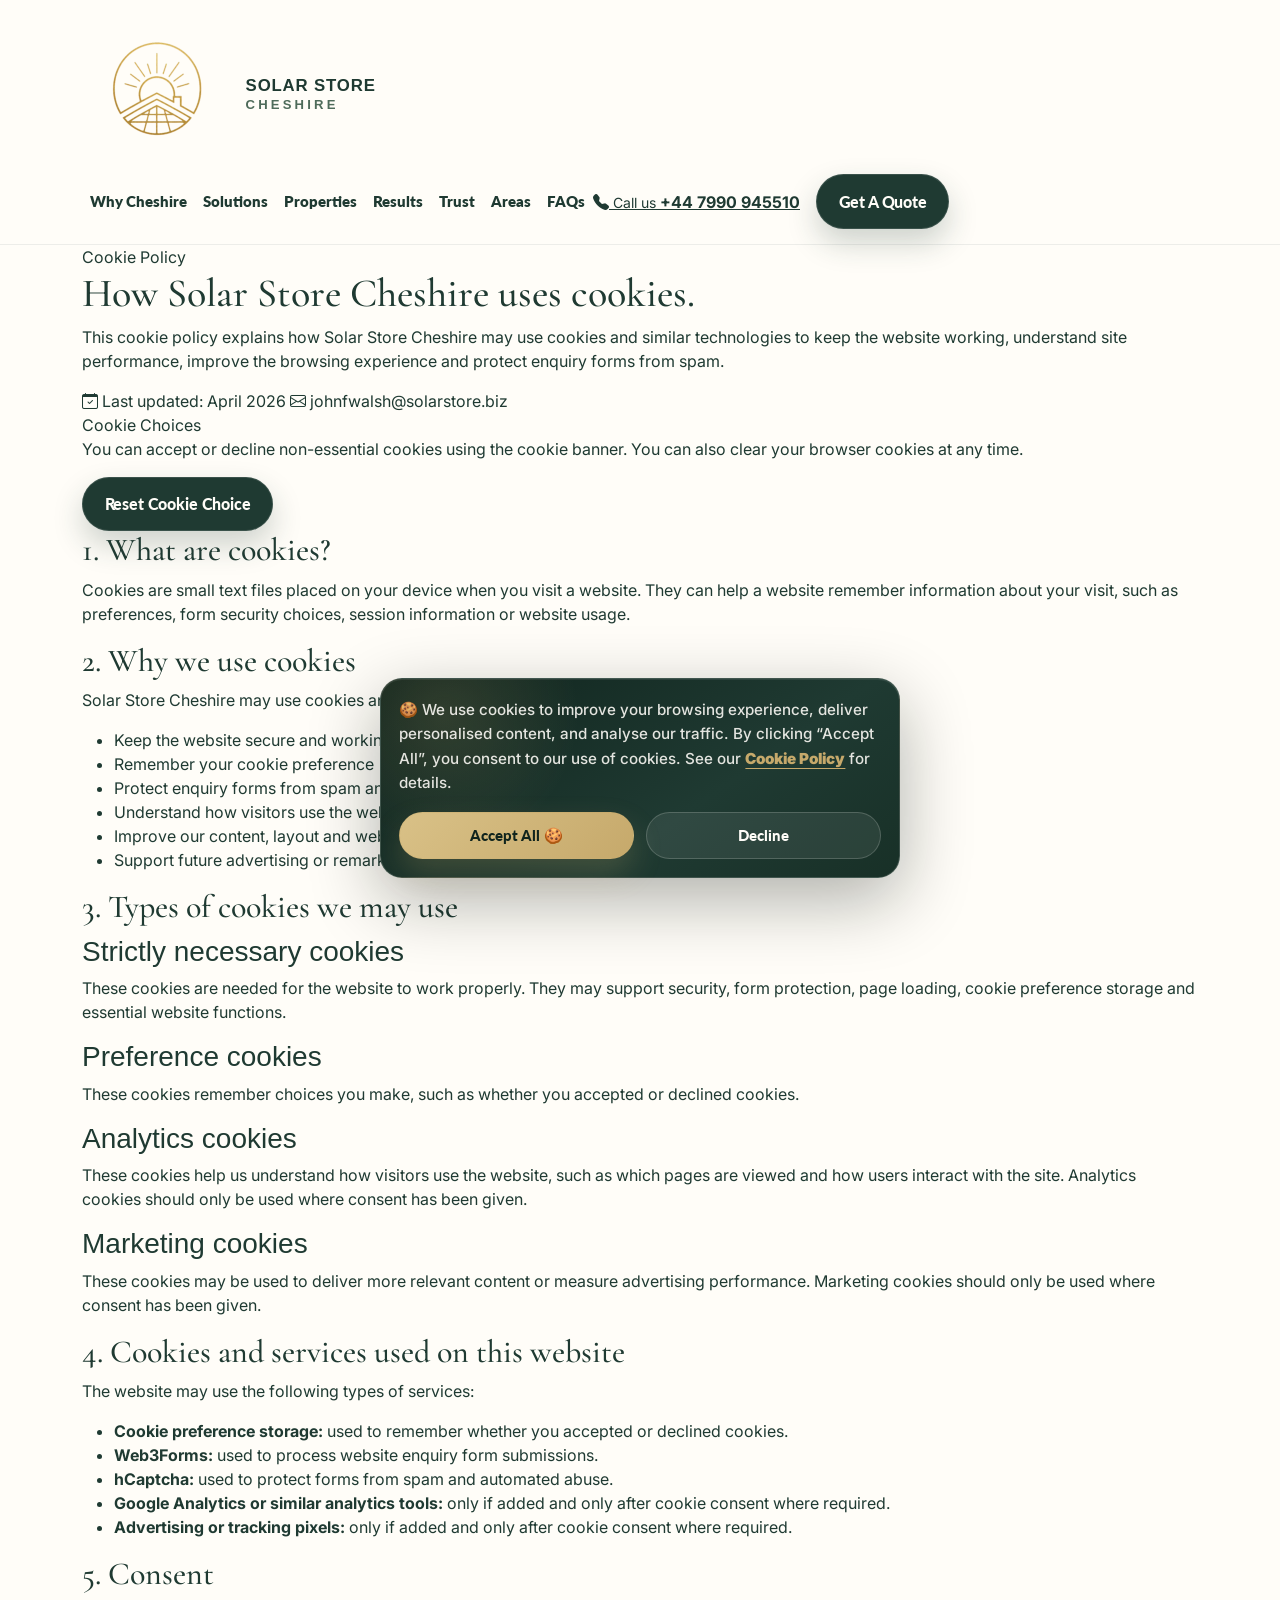
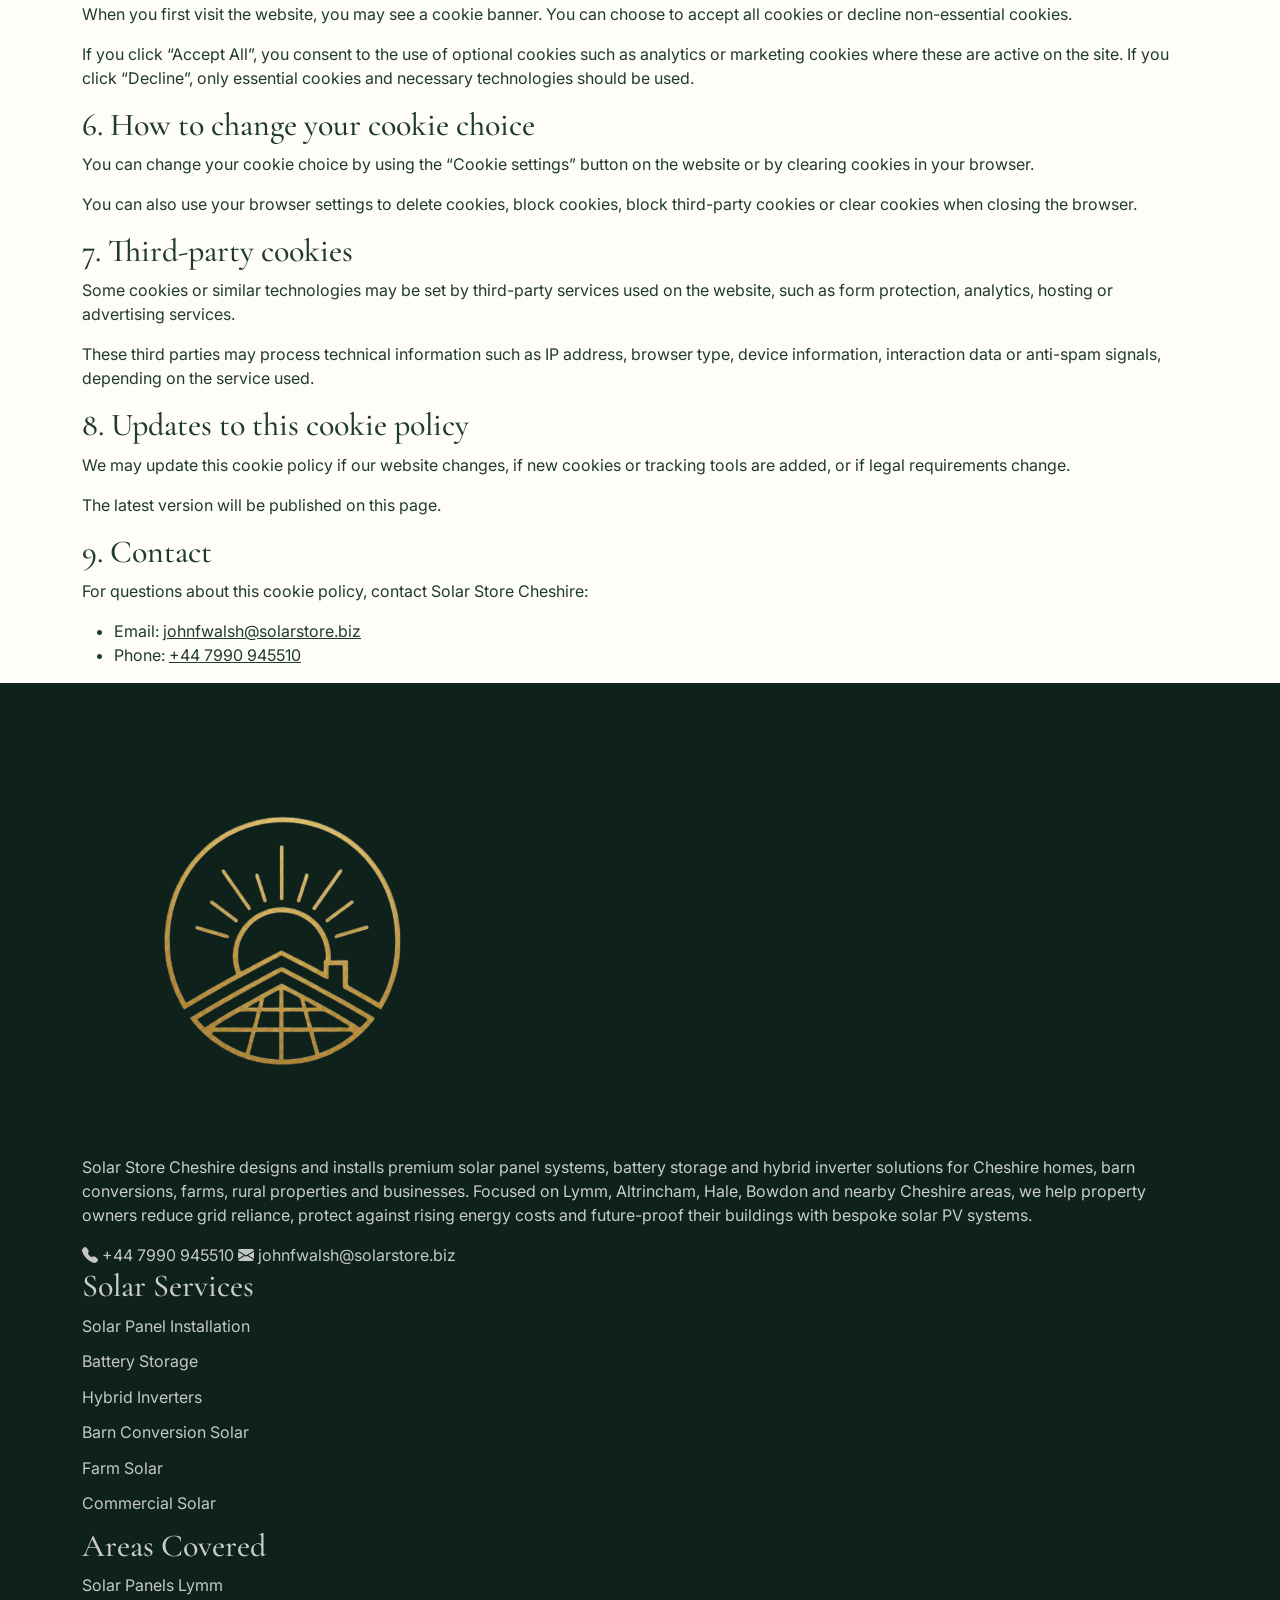
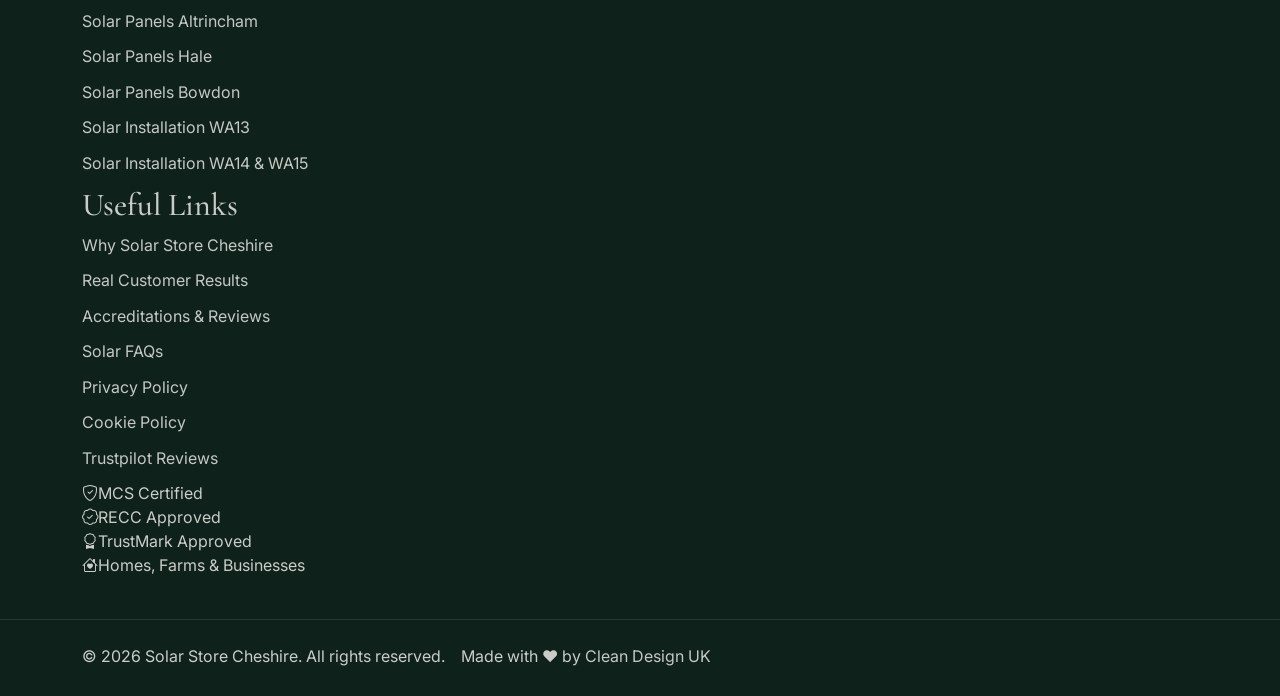
==== cookie-policy.html @ 0d7d7652 "finished" ====
<head>
  <meta charset="UTF-8" />
  <meta name="viewport" content="width=device-width, initial-scale=1.0" />

  <title>Cookie Policy | Solar Store Cheshire</title>

  <meta
    name="description"
    content="Read the Solar Store Cheshire cookie policy. Learn how cookies are used for website functionality, cookie preferences, enquiry form protection, analytics and future marketing tools."
  />

  <meta name="robots" content="noindex,follow,max-image-preview:large" />
  <meta name="theme-color" content="#1f3a32" />
  <meta name="author" content="Solar Store Cheshire" />

  <link rel="canonical" href="https://www.solarstorecheshire.co.uk/cookie-policy.html" />

  <!-- Favicon -->
  <link rel="icon" type="image/jpeg" href="images/solar-store-cheshire-logo-150.jpg" />
  <link rel="shortcut icon" type="image/jpeg" href="images/solar-store-cheshire-logo-150.jpg" />
  <link rel="apple-touch-icon" href="images/solar-store-cheshire-logo-400.jpg" />

  <!-- Open Graph -->
  <meta property="og:type" content="website" />
  <meta property="og:locale" content="en_GB" />
  <meta property="og:site_name" content="Solar Store Cheshire" />
  <meta property="og:title" content="Cookie Policy | Solar Store Cheshire" />
  <meta
    property="og:description"
    content="How Solar Store Cheshire uses cookies and similar technologies for website functionality, cookie preferences, enquiry forms, analytics and optional marketing tools."
  />
  <meta property="og:url" content="https://www.solarstorecheshire.co.uk/cookie-policy.html" />
  <meta property="og:image" content="https://www.solarstorecheshire.co.uk/images/solar-store-cheshire-logo-400.jpg" />
  <meta property="og:image:secure_url" content="https://www.solarstorecheshire.co.uk/images/solar-store-cheshire-logo-400.jpg" />
  <meta property="og:image:type" content="image/jpeg" />
  <meta property="og:image:alt" content="Solar Store Cheshire logo" />

  <!-- Twitter / X -->
  <meta name="twitter:card" content="summary_large_image" />
  <meta name="twitter:title" content="Cookie Policy | Solar Store Cheshire" />
  <meta
    name="twitter:description"
    content="How Solar Store Cheshire uses cookies for site functionality, preferences, enquiry form protection and optional analytics."
  />
  <meta name="twitter:image" content="https://www.solarstorecheshire.co.uk/images/solar-store-cheshire-logo-400.jpg" />
  <meta name="twitter:image:alt" content="Solar Store Cheshire logo" />

  <!-- Fonts -->
  <link rel="preconnect" href="https://fonts.googleapis.com" />
  <link rel="preconnect" href="https://fonts.gstatic.com" crossorigin />
  <link href="https://fonts.googleapis.com/css2?family=Cormorant+Garamond:ital,wght@0,300..700;1,300..700&display=swap" rel="stylesheet" />
  <link href="https://fonts.googleapis.com/css2?family=Lato:ital,wght@0,100;0,300;0,400;0,700;0,900;1,100;1,300;1,400;1,700;1,900&display=swap" rel="stylesheet" />
  <link href="https://fonts.googleapis.com/css2?family=Inter:opsz,wght@14..32,100..900&display=swap" rel="stylesheet" />

  <!-- CSS -->
  <link rel="stylesheet" href="https://cdn.jsdelivr.net/npm/bootstrap@5.3.3/dist/css/bootstrap.min.css" />
  <link rel="stylesheet" href="https://cdn.jsdelivr.net/npm/bootstrap-icons@1.11.3/font/bootstrap-icons.min.css" />
  <link rel="stylesheet" href="styles.css" />
  <link rel="stylesheet" href="cookie.css" />

  <!-- Structured Data -->
  <script type="application/ld+json">
  {
    "@context": "https://schema.org",
    "@graph": [
      {
        "@type": "Organization",
        "@id": "https://solarstore.biz/#organization",
        "name": "Solar Store",
        "url": "https://solarstore.biz/",
        "logo": "https://www.solarstorecheshire.co.uk/images/solar-store-cheshire-logo-400.jpg",
        "sameAs": [
          "https://uk.trustpilot.com/review/solarstore.biz",
          "https://mcscertified.com/",
          "https://www.recc.org.uk/",
          "https://www.trustmark.org.uk/"
        ]
      },
      {
        "@type": [
          "LocalBusiness",
          "HomeAndConstructionBusiness",
          "ProfessionalService"
        ],
        "@id": "https://www.solarstorecheshire.co.uk/#localbusiness",
        "name": "Solar Store Cheshire",
        "alternateName": [
          "Solar Store Cheshire Solar Installers",
          "Solar Store Cheshire Solar Panels",
          "Solar Store Cheshire Battery Storage"
        ],
        "url": "https://www.solarstorecheshire.co.uk/",
        "logo": "https://www.solarstorecheshire.co.uk/images/solar-store-cheshire-logo-400.jpg",
        "image": [
          "https://www.solarstorecheshire.co.uk/images/solar-store-cheshire-logo-400.jpg"
        ],
        "description": "Solar Store Cheshire provides premium solar panel installation, solar battery storage, hybrid inverter systems and bespoke solar PV solutions for Cheshire homes, barn conversions, rural properties, farms, small businesses and commercial sites.",
        "telephone": "+447990945510",
        "email": "johnfwalsh@solarstore.biz",
        "priceRange": "£££",
        "slogan": "Premium Solar & Battery Systems for Cheshire Properties",
        "parentOrganization": {
          "@id": "https://solarstore.biz/#organization"
        },
        "brand": {
          "@id": "https://solarstore.biz/#organization"
        },
        "areaServed": [
          {
            "@type": "AdministrativeArea",
            "name": "Cheshire"
          },
          {
            "@type": "Place",
            "name": "Lymm"
          },
          {
            "@type": "Place",
            "name": "Altrincham"
          },
          {
            "@type": "Place",
            "name": "Hale"
          },
          {
            "@type": "Place",
            "name": "Bowdon"
          },
          {
            "@type": "Place",
            "name": "Warrington"
          },
          {
            "@type": "Place",
            "name": "Manchester"
          },
          {
            "@type": "AdministrativeArea",
            "name": "North West England"
          },
          {
            "@type": "PostalCodeRangeSpecification",
            "postalCodeBegin": "WA13",
            "postalCodeEnd": "WA15"
          }
        ],
        "address": {
          "@type": "PostalAddress",
          "addressRegion": "Cheshire",
          "addressCountry": "GB"
        },
        "sameAs": [
          "https://solarstore.biz/",
          "https://uk.trustpilot.com/review/solarstore.biz",
          "https://mcscertified.com/",
          "https://www.recc.org.uk/",
          "https://www.trustmark.org.uk/"
        ]
      },
      {
        "@type": "WebSite",
        "@id": "https://www.solarstorecheshire.co.uk/#website",
        "url": "https://www.solarstorecheshire.co.uk/",
        "name": "Solar Store Cheshire",
        "publisher": {
          "@id": "https://www.solarstorecheshire.co.uk/#localbusiness"
        },
        "inLanguage": "en-GB"
      },
      {
        "@type": "WebPage",
        "@id": "https://www.solarstorecheshire.co.uk/cookie-policy.html#webpage",
        "url": "https://www.solarstorecheshire.co.uk/cookie-policy.html",
        "name": "Cookie Policy | Solar Store Cheshire",
        "description": "Read the Solar Store Cheshire cookie policy. Learn how cookies are used for website functionality, cookie preferences, enquiry form protection, analytics and optional marketing tools.",
        "isPartOf": {
          "@id": "https://www.solarstorecheshire.co.uk/#website"
        },
        "about": {
          "@id": "https://www.solarstorecheshire.co.uk/#localbusiness"
        },
        "primaryImageOfPage": {
          "@type": "ImageObject",
          "url": "https://www.solarstorecheshire.co.uk/images/solar-store-cheshire-logo-400.jpg"
        },
        "inLanguage": "en-GB"
      },
      {
        "@type": "BreadcrumbList",
        "@id": "https://www.solarstorecheshire.co.uk/cookie-policy.html#breadcrumb",
        "itemListElement": [
          {
            "@type": "ListItem",
            "position": 1,
            "name": "Home",
            "item": "https://www.solarstorecheshire.co.uk/"
          },
          {
            "@type": "ListItem",
            "position": 2,
            "name": "Cookie Policy",
            "item": "https://www.solarstorecheshire.co.uk/cookie-policy.html"
          }
        ]
      }
    ]
  }
  </script>
</head>
<body>
  <div id="navbar-placeholder"></div>

  <main>
    <section class="policy-hero">
      <div class="container">
        <div class="policy-hero-card">
          <span class="policy-kicker">Cookie Policy</span>

          <h1>
            How Solar Store Cheshire uses cookies.
          </h1>

          <p>
            This cookie policy explains how Solar Store Cheshire may use cookies and similar technologies to keep the website working, understand site performance, improve the browsing experience and protect enquiry forms from spam.
          </p>

          <div class="policy-meta">
            <span><i class="bi bi-calendar-check"></i> Last updated: April 2026</span>
            <span><i class="bi bi-envelope"></i> johnfwalsh@solarstore.biz</span>
          </div>
        </div>
      </div>
    </section>

    <section class="policy-content-section">
      <div class="container">
        <div class="policy-layout">
          <aside class="policy-side-card">
            <span>Cookie Choices</span>

            <p>
              You can accept or decline non-essential cookies using the cookie banner. You can also clear your browser cookies at any time.
            </p>

            <button type="button" class="btn btn-dark-green" onclick="localStorage.removeItem('solarStoreCookieConsent'); location.reload();">
              Reset Cookie Choice
            </button>
          </aside>

          <article class="policy-content-card">
            <section>
              <h2>1. What are cookies?</h2>

              <p>
                Cookies are small text files placed on your device when you visit a website. They can help a website remember information about your visit, such as preferences, form security choices, session information or website usage.
              </p>
            </section>

            <section>
              <h2>2. Why we use cookies</h2>

              <p>
                Solar Store Cheshire may use cookies and similar technologies to:
              </p>

              <ul>
                <li>Keep the website secure and working correctly</li>
                <li>Remember your cookie preference</li>
                <li>Protect enquiry forms from spam and abuse</li>
                <li>Understand how visitors use the website</li>
                <li>Improve our content, layout and website performance</li>
                <li>Support future advertising or remarketing activity, where consent has been given</li>
              </ul>
            </section>

            <section>
              <h2>3. Types of cookies we may use</h2>

              <h3>Strictly necessary cookies</h3>

              <p>
                These cookies are needed for the website to work properly. They may support security, form protection, page loading, cookie preference storage and essential website functions.
              </p>

              <h3>Preference cookies</h3>

              <p>
                These cookies remember choices you make, such as whether you accepted or declined cookies.
              </p>

              <h3>Analytics cookies</h3>

              <p>
                These cookies help us understand how visitors use the website, such as which pages are viewed and how users interact with the site. Analytics cookies should only be used where consent has been given.
              </p>

              <h3>Marketing cookies</h3>

              <p>
                These cookies may be used to deliver more relevant content or measure advertising performance. Marketing cookies should only be used where consent has been given.
              </p>
            </section>

            <section>
              <h2>4. Cookies and services used on this website</h2>

              <p>
                The website may use the following types of services:
              </p>

              <ul>
                <li><strong>Cookie preference storage:</strong> used to remember whether you accepted or declined cookies.</li>
                <li><strong>Web3Forms:</strong> used to process website enquiry form submissions.</li>
                <li><strong>hCaptcha:</strong> used to protect forms from spam and automated abuse.</li>
                <li><strong>Google Analytics or similar analytics tools:</strong> only if added and only after cookie consent where required.</li>
                <li><strong>Advertising or tracking pixels:</strong> only if added and only after cookie consent where required.</li>
              </ul>
            </section>

            <section>
              <h2>5. Consent</h2>

              <p>
                When you first visit the website, you may see a cookie banner. You can choose to accept all cookies or decline non-essential cookies.
              </p>

              <p>
                If you click “Accept All”, you consent to the use of optional cookies such as analytics or marketing cookies where these are active on the site. If you click “Decline”, only essential cookies and necessary technologies should be used.
              </p>
            </section>

            <section>
              <h2>6. How to change your cookie choice</h2>

              <p>
                You can change your cookie choice by using the “Cookie settings” button on the website or by clearing cookies in your browser.
              </p>

              <p>
                You can also use your browser settings to delete cookies, block cookies, block third-party cookies or clear cookies when closing the browser.
              </p>
            </section>

            <section>
              <h2>7. Third-party cookies</h2>

              <p>
                Some cookies or similar technologies may be set by third-party services used on the website, such as form protection, analytics, hosting or advertising services.
              </p>

              <p>
                These third parties may process technical information such as IP address, browser type, device information, interaction data or anti-spam signals, depending on the service used.
              </p>
            </section>

            <section>
              <h2>8. Updates to this cookie policy</h2>

              <p>
                We may update this cookie policy if our website changes, if new cookies or tracking tools are added, or if legal requirements change.
              </p>

              <p>
                The latest version will be published on this page.
              </p>
            </section>

            <section>
              <h2>9. Contact</h2>

              <p>
                For questions about this cookie policy, contact Solar Store Cheshire:
              </p>

              <ul>
                <li>Email: <a href="mailto:johnfwalsh@solarstore.biz">johnfwalsh@solarstore.biz</a></li>
                <li>Phone: <a href="tel:+447990945510">+44 7990 945510</a></li>
              </ul>
            </section>
          </article>
        </div>
      </div>
    </section>
  </main>

  <div id="footer-placeholder"></div>

  <script src="https://cdn.jsdelivr.net/npm/bootstrap@5.3.3/dist/js/bootstrap.bundle.min.js"></script>
  <script src="script.js"></script>
</body>
</html>
---- styles.css ----
:root {
  --primary: #1f3a32;
  --moss: #4e6b5a;
  --slate: #4a5560;
  --sage: #8a8f87;
  --cream: #f7f4ee;
  --ivory: #fffdf8;
  --gold: #c6a96b;
  --white: #ffffff;
  --dark: #10241d;
  --black: #0b1713;
  --soft-border: rgba(31, 58, 50, 0.12);
  --light-border: rgba(255, 253, 248, 0.16);
  --shadow-soft: 0 22px 70px rgba(16, 36, 29, 0.14);
  --shadow-dark: 0 24px 80px rgba(5, 14, 10, 0.34);
  --radius-xl: 34px;
  --radius-lg: 24px;
  --radius-md: 18px;
}

* {
  box-sizing: border-box;
}

html {
  scroll-behavior: smooth;
  scroll-padding-top: 92px;
}

body {
  margin: 0;
  background: var(--ivory);
  color: var(--primary);
  font-family: "Inter", sans-serif;
  overflow-x: hidden;
}

body.nav-open {
  overflow: hidden;
}

img {
  max-width: 100%;
  display: block;
}

a {
  color: inherit;
}

h1,
h2,
.section-title {
  font-family: "Cormorant Garamond", serif;
}

h3,
h4,
h5,
h6,
.navbar-brand {
  font-family: "Montserrat", sans-serif;
}

.eyebrow,
.hero-lead,
.section-copy,
.btn,
.nav-link,
.form-label,
.accordion-button {
  font-family: "Lato", sans-serif;
}

.section {
  padding: 108px 0;
  position: relative;
}

.section-title {
  font-size: clamp(2.2rem, 4vw, 4.4rem);
  line-height: 1;
  letter-spacing: -0.055em;
  font-weight: 800;
  margin: 14px 0 22px;
}

.section-copy {
  font-size: 1.08rem;
  line-height: 1.8;
  color: var(--slate);
}

.section-heading {
  max-width: 820px;
  margin: 0 auto;
}

.section-cream {
  background: var(--cream);
}

.section-ivory {
  background: var(--ivory);
}

.text-soft {
  color: rgba(255, 253, 248, 0.74) !important;
}

.eyebrow {
  display: inline-flex;
  align-items: center;
  gap: 10px;
  color: var(--moss);
  font-size: 0.78rem;
  text-transform: uppercase;
  letter-spacing: 0.24em;
  font-weight: 900;
}

.eyebrow::before {
  content: "";
  width: 34px;
  height: 1px;
  background: currentColor;
}

.eyebrow-light {
  color: rgba(255, 253, 248, 0.84);
}

.eyebrow-gold {
  color: var(--gold);
}

.eyebrow-dark {
  color: var(--primary);
}

.btn {
  border-radius: 999px;
  font-weight: 900;
  letter-spacing: -0.01em;
  padding: 0.9rem 1.35rem;
  transition: transform 0.22s ease, box-shadow 0.22s ease, background 0.22s ease, border-color 0.22s ease;
}

.btn:hover {
  transform: translateY(-2px);
}

.btn-gold {
  background: linear-gradient(135deg, #d9c187, var(--gold));
  border: 1px solid rgba(198, 169, 107, 0.2);
  color: var(--dark);
  box-shadow: 0 16px 36px rgba(198, 169, 107, 0.26);
}

.btn-gold:hover,
.btn-gold:focus {
  color: var(--dark);
  box-shadow: 0 20px 44px rgba(198, 169, 107, 0.35);
}

.btn-glass {
  background: rgba(255, 253, 248, 0.18);
  color: var(--ivory);
  border: 1px solid rgba(255, 253, 248, 0.44);
  backdrop-filter: blur(18px);
  box-shadow:
    inset 0 1px 0 rgba(255, 253, 248, 0.3),
    0 14px 34px rgba(5, 14, 10, 0.18);
}

.btn-glass:hover,
.btn-glass:focus {
  background: rgba(255, 253, 248, 0.28);
  border-color: rgba(255, 253, 248, 0.62);
  color: var(--ivory);
  box-shadow:
    inset 0 1px 0 rgba(255, 253, 248, 0.38),
    0 18px 42px rgba(5, 14, 10, 0.24);
}

.btn-dark-green,
.btn-nav {
  background: var(--primary);
  color: var(--ivory);
  border: 1px solid rgba(255, 253, 248, 0.12);
  box-shadow: 0 14px 30px rgba(31, 58, 50, 0.22);
}

.btn-dark-green:hover,
.btn-dark-green:focus,
.btn-nav:hover,
.btn-nav:focus {
  background: #17302a;
  color: var(--ivory);
}

.btn-outline-green {
  color: var(--primary);
  border: 1px solid rgba(31, 58, 50, 0.28);
  background: transparent;
}

.btn-outline-green:hover,
.btn-outline-green:focus {
  background: var(--primary);
  color: var(--ivory);
}

.premium-navbar {
  background: rgba(255, 253, 248, 0.94);
  backdrop-filter: blur(18px);
  border-bottom: 1px solid rgba(31, 58, 50, 0.08);
  padding: 0.9rem 0;
  z-index: 999;
}

.brand-wrap {
  display: inline-flex;
  align-items: center;
  gap: 0.85rem;
  text-decoration: none;
}

.brand-mark {
  width: 48px;
  height: 48px;
  display: inline-flex;
  align-items: center;
  justify-content: center;
  background: var(--primary);
  color: var(--gold);
  border-radius: 50%;
  box-shadow: 0 12px 32px rgba(31, 58, 50, 0.2);
}

.brand-mark i {
  font-size: 1.35rem;
}

.brand-copy {
  line-height: 1;
}

.brand-title {
  display: block;
  font-weight: 900;
  font-size: 1.05rem;
  letter-spacing: 0.05em;
  color: var(--primary);
  text-transform: uppercase;
}

.brand-subtitle {
  display: block;
  margin-top: 0.18rem;
  font-size: 0.82rem;
  letter-spacing: 0.24em;
  color: var(--moss);
  text-transform: uppercase;
  font-weight: 800;
}

.premium-navbar .nav-link {
  color: var(--primary);
  font-weight: 800;
  padding: 0.7rem 0.85rem;
  font-size: 0.96rem;
}

.premium-navbar .nav-link:hover,
.premium-navbar .nav-link:focus,
.premium-navbar .nav-link.active {
  color: var(--gold);
}

.nav-cta {
  display: flex;
  align-items: center;
  gap: 1rem;
}

.nav-phone {
  display: inline-flex;
  align-items: center;
  gap: 0.45rem;
  color: var(--primary);
  font-weight: 800;
  text-decoration: none;
  font-size: 0.94rem;
}

.nav-phone:hover {
  color: var(--gold);
}

.hero-section {
  position: relative;
  min-height: 780px;
  overflow: hidden;
  background: var(--primary);
}

.hero-bg {
  position: absolute;
  inset: 0;
  background:
    linear-gradient(90deg, rgba(12, 29, 23, 0.92) 0%, rgba(31, 58, 50, 0.82) 42%, rgba(31, 58, 50, 0.28) 76%, rgba(31, 58, 50, 0.12) 100%),
    url("https://images.unsplash.com/photo-1509391366360-2e959784a276?auto=format&fit=crop&w=2100&q=85") center / cover no-repeat;
}

.hero-bg::before {
  content: "";
  position: absolute;
  inset: 0;
  background:
    radial-gradient(circle at 10% 15%, rgba(255, 253, 248, 0.22), transparent 24%),
    radial-gradient(circle at 78% 72%, rgba(198, 169, 107, 0.16), transparent 28%);
  pointer-events: none;
}

.hero-layout {
  position: relative;
  z-index: 2;
  min-height: 700px;
  display: flex;
  align-items: center;
  padding: 90px 0 120px;
}

.hero-content {
  max-width: 760px;
  color: var(--ivory);
}

.hero-content h1 {
  font-size: clamp(3.4rem, 6vw, 6.4rem);
  line-height: 0.92;
  letter-spacing: -0.045em;
  font-weight: 600;
  margin: 22px 0 10px;
  max-width: 780px;
}

.hero-subtitle {
  font-family: "Lato", sans-serif;
  font-size: clamp(1.45rem, 2.4vw, 2.25rem);
  line-height: 1.22;
  color: var(--gold);
  font-weight: 800;
  margin-bottom: 22px;
}

.hero-lead {
  font-size: clamp(1.05rem, 1.6vw, 1.28rem);
  line-height: 1.68;
  color: rgba(255, 253, 248, 0.82);
  max-width: 680px;
  font-weight: 500;
  margin-bottom: 22px;
}

.hero-area-line {
  display: inline-flex;
  align-items: center;
  color: rgba(255, 253, 248, 0.78);
  font-family: "Lato", sans-serif;
  font-size: 1rem;
  font-weight: 700;
  margin-bottom: 24px;
}

.hero-area-line::before {
  content: "\F3E8";
  font-family: "bootstrap-icons";
  color: var(--gold);
  margin-right: 10px;
}

.hero-mcs-tag {
  display: flex;
  align-items: center;
  gap: 0.55rem;
  width: fit-content;
  color: rgba(255, 253, 248, 0.78);
  font-family: "Lato", sans-serif;
  font-size: 1rem;
  font-weight: 700;
  margin-bottom: 24px;
}

.hero-mcs-tag i {
  color: var(--gold);
  font-size: 1rem;
}

.hero-actions {
  display: flex;
  flex-wrap: wrap;
  gap: 1rem;
  align-items: center;
}

.hero-mini-card {
  position: absolute;
  right: 0;
  bottom: 118px;
  width: min(420px, 38vw);
  background: rgba(255, 253, 248, 0.9);
  backdrop-filter: blur(18px);
  border: 1px solid rgba(255, 253, 248, 0.48);
  border-radius: 28px;
  padding: 1.35rem;
  box-shadow: 0 24px 80px rgba(5, 14, 10, 0.3);
  display: flex;
  gap: 1rem;
  color: var(--primary);
}

.mini-card-icon {
  flex: 0 0 54px;
  width: 54px;
  height: 54px;
  border-radius: 18px;
  background: var(--primary);
  color: var(--gold);
  display: inline-flex;
  align-items: center;
  justify-content: center;
  font-size: 1.55rem;
}

.hero-mini-card span {
  display: block;
  font-family: "Lato", sans-serif;
  font-size: 0.74rem;
  text-transform: uppercase;
  letter-spacing: 0.16em;
  color: var(--moss);
  font-weight: 900;
  margin-bottom: 0.45rem;
}

.hero-mini-card h2 {
  font-family: "Montserrat", sans-serif;
  font-size: 1.12rem;
  line-height: 1.25;
  letter-spacing: -0.035em;
  font-weight: 900;
  margin-bottom: 0.45rem;
}

.hero-mini-card p {
  font-size: 0.92rem;
  line-height: 1.58;
  color: var(--slate);
  margin-bottom: 0;
}

.trust-showcase {
  position: relative;
  z-index: 3;
  background: var(--ivory);
  padding: 42px 0 72px;
}

.trust-showcase-card {
  position: relative;
  overflow: hidden;
  min-height: 360px;
  border-radius: 34px;
  padding: clamp(2rem, 5vw, 4.2rem);
  text-align: center;
  display: flex;
  flex-direction: column;
  align-items: center;
  justify-content: center;
  background:
    linear-gradient(90deg, rgba(11, 23, 19, 0.82), rgba(31, 58, 50, 0.68)),
    url("https://images.unsplash.com/photo-1621905252507-b35492cc74b4?auto=format&fit=crop&w=1800&q=85") center / cover no-repeat;
  box-shadow: 0 24px 70px rgba(31, 58, 50, 0.18);
}

.trust-showcase-card::before {
  content: "";
  position: absolute;
  inset: 0;
  background:
    radial-gradient(circle at 10% 10%, rgba(255, 253, 248, 0.16), transparent 22%),
    radial-gradient(circle at 90% 85%, rgba(198, 169, 107, 0.18), transparent 28%);
  pointer-events: none;
}

.trust-showcase-card > * {
  position: relative;
  z-index: 2;
}

.trust-showcase .trust-eyebrow {
  justify-content: center;
}

.trust-showcase .trust-eyebrow::before {
  display: none;
}

.trust-showcase h2 {
  max-width: 960px;
  margin: 18px auto 14px;
  color: var(--ivory);
  font-family: "Cormorant Garamond", serif;
  font-size: clamp(2.7rem, 5vw, 5.5rem);
  line-height: 0.95;
  letter-spacing: -0.045em;
  font-weight: 600;
}

.trust-showcase p {
  max-width: 780px;
  margin: 0 auto 28px;
  color: rgba(255, 253, 248, 0.82);
  font-size: 1.08rem;
  line-height: 1.75;
  font-family: "Lato", sans-serif;
  font-weight: 500;
}

.trust-pill-row {
  display: flex;
  justify-content: center;
  flex-wrap: wrap;
  gap: 12px;
}

.trust-pill {
  display: inline-flex;
  align-items: center;
  gap: 0.55rem;
  background: rgba(255, 253, 248, 0.9);
  color: var(--primary);
  border: 1px solid rgba(255, 253, 248, 0.42);
  border-radius: 999px;
  padding: 0.72rem 1rem;
  box-shadow: 0 12px 28px rgba(5, 14, 10, 0.14);
  font-family: "Lato", sans-serif;
  font-size: 0.92rem;
  font-weight: 900;
}

.trust-pill i {
  color: var(--gold);
  font-size: 1.1rem;
}

.answer-box {
  background: var(--ivory);
  border: 1px solid var(--soft-border);
  border-radius: var(--radius-lg);
  padding: 1.6rem;
  box-shadow: var(--shadow-soft);
  margin: 1.8rem 0;
}

.answer-box h3 {
  font-size: 1.25rem;
  font-weight: 900;
  letter-spacing: -0.03em;
}

.answer-box p {
  color: var(--slate);
  line-height: 1.8;
  margin-bottom: 0;
}

.image-feature {
  position: relative;
  border-radius: var(--radius-xl);
  overflow: hidden;
  box-shadow: var(--shadow-soft);
  min-height: 620px;
}

.image-feature img {
  width: 100%;
  height: 620px;
  object-fit: cover;
}


.dark-luxe,
.dark-image-section,
.contact-section {
  background:
    radial-gradient(circle at 8% 20%, rgba(198, 169, 107, 0.16), transparent 24%),
    radial-gradient(circle at 92% 84%, rgba(78, 107, 90, 0.4), transparent 26%),
    linear-gradient(135deg, #10241d 0%, #1f3a32 56%, #142922 100%);
}

.solutions-grid {
  display: grid;
  grid-template-columns: repeat(3, 1fr);
  gap: 18px;
}

.solution-card {
  min-height: 330px;
  padding: 1.55rem;
  border-radius: var(--radius-lg);
  border: 1px solid var(--light-border);
  background: rgba(255, 253, 248, 0.06);
  color: var(--ivory);
  display: flex;
  flex-direction: column;
  justify-content: space-between;
  text-decoration: none;
  cursor: pointer;
  transition:
    transform 0.25s ease,
    background 0.25s ease,
    color 0.25s ease,
    border-color 0.25s ease,
    box-shadow 0.25s ease;
}

.solution-card:hover,
.solution-card:focus-visible {
  transform: translateY(-6px);
  background: linear-gradient(135deg, #d9c187, var(--gold));
  color: var(--primary);
  border-color: rgba(198, 169, 107, 0.7);
  box-shadow: 0 24px 70px rgba(198, 169, 107, 0.22);
  outline: none;
}

.solution-icon {
  width: 60px;
  height: 60px;
  background: rgba(255, 253, 248, 0.12);
  color: var(--gold);
  display: inline-flex;
  align-items: center;
  justify-content: center;
  border-radius: 18px;
  font-size: 1.8rem;
  margin-bottom: 1.2rem;
  transition: background 0.25s ease, color 0.25s ease;
}

.solution-card:hover .solution-icon,
.solution-card:focus-visible .solution-icon {
  background: rgba(31, 58, 50, 0.12);
  color: var(--primary);
}

.solution-card h3 {
  font-size: 1.35rem;
  font-weight: 900;
  letter-spacing: -0.04em;
  margin-bottom: 0.8rem;
}

.solution-card p {
  color: rgba(255, 253, 248, 0.72);
  line-height: 1.75;
  margin-bottom: 0;
}

.solution-card:hover p,
.solution-card:focus-visible p {
  color: rgba(31, 58, 50, 0.82);
}

.solution-link {
  display: inline-flex;
  align-items: center;
  gap: 0.5rem;
  color: var(--gold);
  font-family: "Lato", sans-serif;
  font-weight: 900;
  margin-top: 1.4rem;
  transition: color 0.25s ease, transform 0.25s ease;
}

.solution-card:hover .solution-link,
.solution-card:focus-visible .solution-link {
  color: var(--primary);
}

.solution-card:hover .solution-link i,
.solution-card:focus-visible .solution-link i {
  transform: translateX(4px);
}

.solution-link i {
  transition: transform 0.25s ease;
}

.solution-card-consult {
  background:
    linear-gradient(135deg, rgba(255, 253, 248, 0.08), rgba(255, 253, 248, 0.03)),
    radial-gradient(circle at top right, rgba(198, 169, 107, 0.22), transparent 36%);
}

@media (max-width: 1199.98px) {
  .solutions-grid {
    grid-template-columns: repeat(2, 1fr);
  }
}

@media (max-width: 767.98px) {
  .solutions-grid {
    grid-template-columns: 1fr;
  }

  .solution-card {
    min-height: auto;
  }
}

.property-section {
  background:
    radial-gradient(circle at 12% 18%, rgba(198, 169, 107, 0.08), transparent 24%),
    var(--ivory);
}

.property-layout {
  display: grid;
  grid-template-columns: 1.05fr 1.25fr;
  gap: 22px;
  align-items: stretch;
}

.property-feature-card,
.property-mini-card {
  text-decoration: none;
  color: var(--primary);
}

.property-feature-card {
  display: flex;
  flex-direction: column;
  overflow: hidden;
  border-radius: 34px;
  background: var(--primary);
  box-shadow: 0 24px 70px rgba(31, 58, 50, 0.18);
  border: 1px solid rgba(198, 169, 107, 0.22);
  transition: transform 0.25s ease, box-shadow 0.25s ease;
}

.property-feature-card:hover,
.property-feature-card:focus-visible {
  transform: translateY(-7px);
  box-shadow: 0 30px 90px rgba(31, 58, 50, 0.24);
  color: var(--ivory);
  outline: none;
}

.property-feature-image {
  height: 330px;
  overflow: hidden;
}

.property-feature-image img {
  width: 100%;
  height: 100%;
  object-fit: cover;
  transition: transform 0.45s ease, filter 0.45s ease;
}

.property-feature-card:hover img,
.property-feature-card:focus-visible img,
.property-mini-card:hover img,
.property-mini-card:focus-visible img {
  transform: scale(1.055);
  filter: saturate(1.08) contrast(1.04);
}

.property-feature-content {
  padding: clamp(1.5rem, 3vw, 2rem);
}

.property-label {
  display: inline-block;
  color: var(--gold);
  font-family: "Lato", sans-serif;
  font-weight: 900;
  font-size: 0.76rem;
  letter-spacing: 0.18em;
  text-transform: uppercase;
  margin-bottom: 0.9rem;
}

.property-feature-content h3 {
  color: var(--ivory);
  font-family: "Cormorant Garamond", serif;
  font-size: clamp(2.3rem, 4vw, 4rem);
  font-weight: 600;
  letter-spacing: -0.055em;
  line-height: 0.92;
  margin-bottom: 1rem;
}

.property-feature-content p {
  color: rgba(255, 253, 248, 0.84);
  font-size: 1.05rem;
  line-height: 1.75;
}

.property-feature-points {
  display: grid;
  gap: 0.55rem;
  margin: 1.25rem 0 1.4rem;
}

.property-feature-points small {
  display: flex;
  align-items: flex-start;
  gap: 0.55rem;
  color: rgba(255, 253, 248, 0.84);
  font-family: "Lato", sans-serif;
  font-weight: 800;
  line-height: 1.45;
}

.property-feature-points i {
  color: var(--gold);
  margin-top: 0.16rem;
}

.property-mini-grid {
  display: grid;
  grid-template-columns: repeat(2, 1fr);
  gap: 18px;
}

.property-mini-card {
  position: relative;
  overflow: hidden;
  display: flex;
  flex-direction: column;
  min-height: 100%;
  border-radius: 28px;
  background:
    linear-gradient(180deg, rgba(255, 253, 248, 0.96), rgba(247, 244, 238, 0.98));
  border: 1px solid rgba(31, 58, 50, 0.1);
  box-shadow: 0 18px 45px rgba(31, 58, 50, 0.08);
  transition:
    transform 0.25s ease,
    box-shadow 0.25s ease,
    border-color 0.25s ease,
    background 0.25s ease;
}

.property-mini-card::before {
  content: "";
  position: absolute;
  inset: 0 0 auto 0;
  height: 4px;
  background: linear-gradient(90deg, var(--gold), rgba(198, 169, 107, 0.2));
  opacity: 0.9;
  z-index: 2;
}

.property-mini-card:hover,
.property-mini-card:focus-visible {
  transform: translateY(-7px);
  box-shadow: 0 26px 75px rgba(31, 58, 50, 0.15);
  border-color: rgba(198, 169, 107, 0.5);
  background: var(--cream);
  color: var(--primary);
  outline: none;
}

.property-mini-image {
  height: 145px;
  overflow: hidden;
}

.property-mini-image img {
  width: 100%;
  height: 100%;
  object-fit: cover;
  transition: transform 0.45s ease, filter 0.45s ease;
}

.property-mini-content {
  display: flex;
  flex-direction: column;
  flex: 1;
  padding: 1.25rem;
}

.property-mini-top {
  display: flex;
  align-items: center;
  justify-content: space-between;
  margin-bottom: 0.8rem;
}

.property-mini-top span {
  display: inline-flex;
  align-items: center;
  justify-content: center;
  min-width: 42px;
  height: 32px;
  border-radius: 999px;
  background: rgba(198, 169, 107, 0.16);
  color: var(--gold);
  font-family: "Montserrat", sans-serif;
  font-weight: 900;
  font-size: 0.78rem;
  letter-spacing: 0.08em;
}

.property-mini-top i {
  width: 42px;
  height: 42px;
  border-radius: 15px;
  background: var(--primary);
  color: var(--gold);
  display: inline-flex;
  align-items: center;
  justify-content: center;
  font-size: 1.2rem;
  box-shadow: 0 12px 28px rgba(31, 58, 50, 0.14);
}

.property-mini-content h3 {
  font-size: 1.18rem;
  font-weight: 900;
  letter-spacing: -0.04em;
  line-height: 1.1;
  margin-bottom: 0.65rem;
}

.property-mini-content p {
  color: var(--slate);
  line-height: 1.65;
  font-size: 0.94rem;
  margin-bottom: 1rem;
}

.property-link {
  display: inline-flex;
  align-items: center;
  gap: 0.45rem;
  color: var(--gold);
  font-family: "Lato", sans-serif;
  font-weight: 900;
  margin-top: auto;
  transition: color 0.25s ease;
}

.property-link i {
  transition: transform 0.25s ease;
}

.property-feature-card:hover .property-link i,
.property-feature-card:focus-visible .property-link i,
.property-mini-card:hover .property-link i,
.property-mini-card:focus-visible .property-link i {
  transform: translateX(4px);
}

.property-mini-card:hover .property-link,
.property-mini-card:focus-visible .property-link {
  color: var(--primary);
}

@media (max-width: 1199.98px) {
  .property-layout {
    grid-template-columns: 1fr;
  }

  .property-feature-image {
    height: 360px;
  }
}

@media (max-width: 767.98px) {
  .property-mini-grid {
    grid-template-columns: 1fr;
  }

  .property-feature-card,
  .property-mini-card {
    border-radius: 24px;
  }

  .property-feature-image,
  .property-mini-image {
    height: 250px;
  }
}


.result-proof-section {
  background:
    radial-gradient(circle at 18% 12%, rgba(198, 169, 107, 0.12), transparent 26%),
    linear-gradient(180deg, var(--ivory) 0%, var(--cream) 100%);
  padding-top: 110px;
  padding-bottom: 110px;
}

.result-proof-heading {
  max-width: 940px;
  margin: 0 auto 2.5rem;
}

.result-pill {
  display: inline-flex;
  align-items: center;
  justify-content: center;
  background: var(--primary);
  color: var(--ivory);
  border-radius: 999px;
  padding: 0.5rem 0.95rem;
  font-family: "Lato", sans-serif;
  font-size: 0.82rem;
  font-weight: 900;
  letter-spacing: 0.02em;
  margin-bottom: 1.1rem;
  box-shadow: 0 14px 32px rgba(31, 58, 50, 0.18);
}

.result-proof-heading .section-title {
  margin-top: 0;
  margin-bottom: 1rem;
}

.result-proof-heading .section-copy {
  max-width: 760px;
  margin: 0 auto;
}

.result-proof-heading .section-copy strong {
  color: var(--primary);
  font-weight: 900;
}

.result-report-card {
  max-width: 1120px;
  margin: 0 auto;
  background: rgba(255, 253, 248, 0.86);
  border: 1px solid rgba(31, 58, 50, 0.1);
  border-radius: 28px;
  padding: 1rem;
  box-shadow: 0 24px 80px rgba(31, 58, 50, 0.13);
}

.result-report-card img {
  width: 100%;
  border-radius: 20px;
  border: 1px solid rgba(31, 58, 50, 0.08);
}

.result-report-caption {
  text-align: center;
  color: var(--slate);
  font-family: "Lato", sans-serif;
  font-size: 1rem;
  font-weight: 700;
  padding: 1rem 0 0.25rem;
}

.result-bottom-grid {
  max-width: 1120px;
  margin: 2rem auto 0;
  display: grid;
  grid-template-columns: 1fr 1fr;
  gap: 22px;
  align-items: stretch;
}

.result-stat-list {
  display: grid;
  gap: 12px;
}

.result-stat-item {
  display: grid;
  grid-template-columns: 42px 1fr auto;
  align-items: center;
  gap: 0.8rem;
  background: rgba(255, 253, 248, 0.9);
  border: 1px solid rgba(31, 58, 50, 0.09);
  border-radius: 18px;
  padding: 0.95rem 1rem;
  box-shadow: 0 12px 34px rgba(31, 58, 50, 0.06);
}

.result-stat-item i {
  width: 42px;
  height: 42px;
  border-radius: 14px;
  background: rgba(198, 169, 107, 0.16);
  color: var(--gold);
  display: inline-flex;
  align-items: center;
  justify-content: center;
  font-size: 1.25rem;
}

.result-stat-item span {
  color: var(--primary);
  font-family: "Lato", sans-serif;
  font-weight: 800;
  letter-spacing: -0.01em;
}

.result-stat-item strong {
  color: var(--primary);
  font-family: "Inter", sans-serif;
  font-weight: 650;
  font-size: 1.12rem;
  letter-spacing: -0.015em;
  line-height: 1;
  white-space: nowrap;
}

.grid-usage-card {
  background: var(--primary);
  border-color: rgba(198, 169, 107, 0.35);
  box-shadow: 0 18px 45px rgba(31, 58, 50, 0.16);
}

.grid-usage-card i {
  background: rgba(255, 253, 248, 0.12);
  color: var(--gold);
}

.grid-usage-card span,
.grid-usage-card strong {
  color: var(--ivory);
}

.result-sales-card {
  background: var(--primary);
  color: var(--ivory);
  border-radius: 28px;
  padding: clamp(1.5rem, 3vw, 2.2rem);
  border: 1px solid rgba(198, 169, 107, 0.28);
  box-shadow: 0 24px 70px rgba(31, 58, 50, 0.18);
  display: flex;
  flex-direction: column;
  justify-content: center;
}

.result-sales-card span {
  color: var(--gold);
  font-family: "Lato", sans-serif;
  font-size: 0.78rem;
  letter-spacing: 0.18em;
  text-transform: uppercase;
  font-weight: 900;
  margin-bottom: 0.9rem;
}

.result-sales-card h3 {
  color: var(--ivory);
  font-family: "Cormorant Garamond", serif;
  font-size: clamp(2rem, 3.2vw, 3.3rem);
  line-height: 0.96;
  letter-spacing: -0.045em;
  font-weight: 600;
  margin-bottom: 1rem;
}

.result-sales-card p {
  color: rgba(255, 253, 248, 0.82);
  line-height: 1.78;
  margin-bottom: 1.5rem;
}

.result-sales-card .btn {
  width: fit-content;
}

.result-sales-card .btn i {
  margin-left: 0.4rem;
}

@media (max-width: 991.98px) {
  .result-bottom-grid {
    grid-template-columns: 1fr;
  }

  .result-sales-card .btn {
    width: 100%;
  }
}

@media (max-width: 575.98px) {
  .result-proof-section {
    padding-top: 82px;
    padding-bottom: 82px;
  }

  .result-report-card {
    padding: 0.65rem;
    border-radius: 22px;
  }

  .result-report-card img {
    border-radius: 16px;
  }

  .result-stat-item {
    grid-template-columns: 38px 1fr;
  }

  .result-stat-item strong {
    grid-column: 2;
  }
}

.benefit-grid {
  display: grid;
  grid-template-columns: repeat(2, 1fr);
  gap: 18px;
}

.benefit-card {
  min-height: 280px;
  border-radius: 28px;
  padding: 1.7rem;
  border: 1px solid rgba(31, 58, 50, 0.1);
  box-shadow: 0 18px 45px rgba(31, 58, 50, 0.08);
  transition:
    transform 0.25s ease,
    box-shadow 0.25s ease,
    border-color 0.25s ease;
}

.benefit-card:hover {
  transform: translateY(-6px);
  box-shadow: 0 26px 70px rgba(31, 58, 50, 0.14);
}

.benefit-icon {
  width: 62px;
  height: 62px;
  border-radius: 18px;
  display: inline-flex;
  align-items: center;
  justify-content: center;
  margin-bottom: 1.15rem;
  font-size: 1.55rem;
}

.benefit-icon i {
  display: inline-flex;
  align-items: center;
  justify-content: center;
  line-height: 1;
}

.benefit-card h3 {
  font-size: 1.35rem;
  font-weight: 900;
  letter-spacing: -0.04em;
  line-height: 1.12;
  margin-bottom: 0.85rem;
}

.benefit-card p {
  line-height: 1.75;
  margin-bottom: 0;
  font-size: 0.98rem;
}

.benefit-green {
  background: var(--primary);
  color: var(--ivory);
  border-color: rgba(198, 169, 107, 0.22);
}

.benefit-green .benefit-icon {
  background: rgba(255, 253, 248, 0.12);
  color: var(--gold);
}

.benefit-green h3 {
  color: var(--ivory);
}

.benefit-green p {
  color: rgba(255, 253, 248, 0.8);
}

.benefit-gold {
  background: linear-gradient(135deg, #d9c187, var(--gold));
  color: var(--primary);
  border-color: rgba(198, 169, 107, 0.28);
}

.benefit-gold .benefit-icon {
  background: rgba(31, 58, 50, 0.12);
  color: var(--primary);
}

.benefit-gold h3 {
  color: var(--primary);
}

.benefit-gold p {
  color: rgba(31, 58, 50, 0.84);
}

@media (max-width: 767.98px) {
  .benefit-grid {
    grid-template-columns: 1fr;
  }

  .benefit-card {
    min-height: auto;
    border-radius: 24px;
  }
}

.monitor-card {
  position: relative;
  border-radius: var(--radius-xl);
  overflow: hidden;
  box-shadow: var(--shadow-dark);
  min-height: 560px;
}

.monitor-card img {
  width: 100%;
  height: 560px;
  object-fit: cover;
}

.stat-float {
  position: absolute;
  background: rgba(255, 253, 248, 0.92);
  backdrop-filter: blur(14px);
  border-radius: 24px;
  padding: 1rem 1.2rem;
  box-shadow: var(--shadow-soft);
}

.stat-float.top {
  top: 24px;
  left: 24px;
}

.stat-float.bottom {
  bottom: 24px;
  right: 24px;
}

.stat-float span,
.stat-float strong {
  display: block;
}

.stat-float span {
  color: var(--slate);
  font-size: 0.88rem;
}

.stat-float strong {
  color: var(--primary);
  font-family: "Montserrat", sans-serif;
  font-weight: 900;
  font-size: 1.1rem;
}

.steps-list {
  display: grid;
  gap: 1rem;
  margin-top: 2rem;
}

.steps-list div {
  background: rgba(255, 253, 248, 0.08);
  border: 1px solid rgba(255, 253, 248, 0.12);
  border-radius: 22px;
  padding: 1.2rem;
}

.steps-list span {
  color: var(--gold);
  font-weight: 900;
  font-family: "Montserrat", sans-serif;
}

.steps-list h3 {
  color: var(--ivory);
  font-size: 1.2rem;
  font-weight: 900;
  margin: 0.3rem 0;
}

.steps-list p {
  color: rgba(255, 253, 248, 0.72);
  line-height: 1.7;
  margin-bottom: 0;
}

.process-grid {
  display: grid;
  grid-template-columns: repeat(4, 1fr);
  gap: 18px;
}

.process-card {
  position: relative;
  overflow: hidden;
  background: var(--cream);
  border: 1px solid rgba(31, 58, 50, 0.08);
  border-radius: var(--radius-lg);
  padding: 1.65rem;
  min-height: 300px;
  box-shadow: 0 14px 34px rgba(31, 58, 50, 0.06);
}

.process-card::before {
  content: "";
  position: absolute;
  width: 150px;
  height: 150px;
  border-radius: 50%;
  background: rgba(198, 169, 107, 0.16);
  top: -60px;
  right: -60px;
}

.process-card span {
  display: inline-flex;
  width: 66px;
  height: 66px;
  align-items: center;
  justify-content: center;
  background: var(--gold);
  color: var(--primary);
  border-radius: 20px;
  font-family: "Montserrat", sans-serif;
  font-size: 1.35rem;
  font-weight: 900;
  margin-bottom: 1rem;
}

.process-card i {
  display: block;
  color: var(--moss);
  font-size: 2rem;
  margin-bottom: 1rem;
}

.process-card h3 {
  font-size: 1.28rem;
  font-weight: 900;
  letter-spacing: -0.04em;
}

.process-card p {
  color: var(--slate);
  line-height: 1.75;
  margin-bottom: 0;
}

.area-grid {
  display: grid;
  grid-template-columns: repeat(3, 1fr);
  gap: 14px;
}

.area-grid a {
  background: rgba(255, 253, 248, 0.08);
  border: 1px solid rgba(255, 253, 248, 0.12);
  color: rgba(255, 253, 248, 0.88);
  text-decoration: none;
  border-radius: 18px;
  padding: 1rem;
  font-weight: 850;
  transition: background 0.2s ease, color 0.2s ease, transform 0.2s ease;
}

.area-grid a:hover {
  background: var(--gold);
  color: var(--primary);
  transform: translateY(-3px);
}

.cred-grid {
  display: grid;
  grid-template-columns: repeat(2, 1fr);
  gap: 14px;
  margin-top: 1.6rem;
}

.cred-grid div {
  background: var(--ivory);
  border: 1px solid rgba(31, 58, 50, 0.1);
  border-radius: 22px;
  padding: 1.25rem;
}

.cred-grid strong {
  display: block;
  font-family: "Montserrat", sans-serif;
  font-size: 2rem;
  line-height: 1;
  font-weight: 900;
  color: var(--primary);
}

.cred-grid span {
  display: block;
  color: var(--slate);
  margin-top: 0.35rem;
  line-height: 1.5;
}

.testimonial-card {
  background:
    linear-gradient(135deg, rgba(255, 253, 248, 0.98), rgba(247, 244, 238, 0.96));
  border: 1px solid rgba(31, 58, 50, 0.08);
  border-radius: var(--radius-xl);
  padding: clamp(2rem, 4vw, 3.4rem);
  box-shadow: var(--shadow-soft);
}

.quote-icon {
  color: var(--gold);
  font-family: "Montserrat", sans-serif;
  font-size: 5rem;
  line-height: 0.7;
  font-weight: 900;
}

.testimonial-card blockquote {
  font-size: clamp(1.45rem, 2.5vw, 2.2rem);
  line-height: 1.4;
  font-weight: 800;
  letter-spacing: -0.04em;
  margin: 1rem 0 2rem;
  color: var(--primary);
}

.testimonial-person {
  display: flex;
  align-items: center;
  gap: 1rem;
}

.avatar {
  width: 58px;
  height: 58px;
  border-radius: 50%;
  background: var(--primary);
  color: var(--gold);
  display: inline-flex;
  align-items: center;
  justify-content: center;
  font-size: 1.4rem;
}

.testimonial-person strong,
.testimonial-person span {
  display: block;
}

.testimonial-person strong {
  font-family: "Montserrat", sans-serif;
  font-weight: 900;
}

.testimonial-person span {
  color: var(--slate);
}

.faq-section {
  background: var(--ivory);
}

.premium-accordion .accordion-item {
  border: 0;
  background: transparent;
  margin-bottom: 1rem;
}

.premium-accordion .accordion-button {
  border-radius: 20px !important;
  background: var(--cream);
  color: var(--primary);
  font-weight: 900;
  box-shadow: none;
  padding: 1.25rem 1.35rem;
}

.premium-accordion .accordion-button:not(.collapsed) {
  background: var(--primary);
  color: var(--ivory);
}

.premium-accordion .accordion-button:focus {
  box-shadow: 0 0 0 0.2rem rgba(198, 169, 107, 0.25);
}

.premium-accordion .accordion-body {
  background: var(--cream);
  color: var(--slate);
  line-height: 1.8;
  margin-top: 0.4rem;
  border-radius: 18px;
  padding: 1.25rem 1.35rem;
}

.contact-section {
  padding-bottom: 120px;
}

.contact-proof {
  display: grid;
  gap: 0.85rem;
  margin-top: 2rem;
}

.contact-proof div {
  color: rgba(255, 253, 248, 0.84);
  display: flex;
  gap: 0.75rem;
  align-items: center;
  font-weight: 700;
}

.contact-proof i {
  color: var(--gold);
}

.form-card {
  background: rgba(255, 253, 248, 0.96);
  border: 1px solid rgba(255, 253, 248, 0.5);
  border-radius: var(--radius-xl);
  padding: clamp(1.4rem, 3vw, 2.2rem);
  box-shadow: var(--shadow-dark);
}

.form-label {
  color: var(--primary);
  font-weight: 900;
}

.form-label span {
  color: var(--sage);
  font-weight: 700;
  font-size: 0.85rem;
}

.form-control,
.form-select {
  min-height: 56px;
  border-radius: 16px;
  border: 1px solid rgba(31, 58, 50, 0.16);
  background-color: var(--ivory);
  color: var(--primary);
  padding: 0.85rem 1rem;
}

textarea.form-control {
  min-height: 140px;
}

.form-control:focus,
.form-select:focus {
  border-color: var(--gold);
  box-shadow: 0 0 0 0.2rem rgba(198, 169, 107, 0.2);
}

.form-error {
  background: #fff2f2;
  border: 1px solid #eeb9b9;
  color: #8a1f1f;
  border-radius: 16px;
  padding: 0.9rem 1rem;
  font-weight: 700;
}

.form-note {
  color: var(--slate);
  line-height: 1.55;
  font-size: 0.93rem;
}

.botcheck {
  display: none !important;
}

.site-footer {
  background: #0f211b;
  color: rgba(255, 253, 248, 0.78);
  padding: 72px 0 28px;
}

.footer-brand {
  display: inline-flex;
  align-items: center;
  gap: 0.85rem;
  color: var(--ivory);
  text-decoration: none;
  margin-bottom: 1.2rem;
}

.footer-brand strong,
.footer-brand small {
  display: block;
  line-height: 1;
}

.footer-brand strong {
  font-family: "Montserrat", sans-serif;
  font-weight: 900;
  text-transform: uppercase;
}

.footer-brand small {
  color: var(--gold);
  text-transform: uppercase;
  letter-spacing: 0.2em;
  margin-top: 0.24rem;
  font-weight: 900;
}

.footer-copy {
  max-width: 420px;
  line-height: 1.8;
}

.site-footer h3 {
  color: var(--ivory);
  font-size: 1.05rem;
  font-weight: 900;
  margin-bottom: 1rem;
}

.site-footer ul {
  list-style: none;
  padding: 0;
  margin: 0;
}

.site-footer li {
  margin-bottom: 0.72rem;
  line-height: 1.5;
}

.site-footer a {
  color: rgba(255, 253, 248, 0.76);
  text-decoration: none;
}

.site-footer a:hover {
  color: var(--gold);
}

.footer-contact li {
  display: flex;
  gap: 0.7rem;
}

.footer-contact i {
  color: var(--gold);
}

.footer-bottom {
  border-top: 1px solid rgba(255, 253, 248, 0.1);
  margin-top: 42px;
  padding-top: 24px;
  display: flex;
  justify-content: space-between;
  gap: 1rem;
  flex-wrap: wrap;
}

.footer-bottom p {
  margin: 0;
}

.footer-bottom div {
  display: flex;
  flex-wrap: wrap;
  gap: 1rem;
}

.thankyou-hero {
  min-height: 100vh;
  display: flex;
  align-items: center;
  background:
    radial-gradient(circle at 20% 20%, rgba(198, 169, 107, 0.2), transparent 28%),
    linear-gradient(135deg, #10241d 0%, #1f3a32 65%, #142922 100%);
  color: var(--ivory);
  padding: 6rem 0;
}

.thankyou-card {
  background: rgba(255, 253, 248, 0.08);
  border: 1px solid rgba(255, 253, 248, 0.16);
  border-radius: var(--radius-xl);
  padding: clamp(2rem, 5vw, 4rem);
  box-shadow: var(--shadow-dark);
  backdrop-filter: blur(16px);
}

.mobile-sticky-cta {
  display: none;
}

@media (max-width: 1199.98px) {
  .nav-cta {
    margin-top: 1rem;
    align-items: flex-start;
    flex-direction: column;
  }

  .solutions-grid,
  .property-grid,
  .process-grid {
    grid-template-columns: repeat(2, 1fr);
  }

  .cta-band-inner {
    grid-template-columns: 1fr;
  }

  .hero-mini-card {
    width: min(390px, 40vw);
  }
}

@media (max-width: 991.98px) {
  .section {
    padding: 82px 0;
  }

  .premium-navbar .navbar-collapse {
    background: var(--ivory);
    border-radius: 24px;
    padding: 1rem;
    margin-top: 1rem;
    box-shadow: var(--shadow-soft);
  }

  .hero-layout {
    min-height: auto;
    padding: 70px 0 90px;
    display: block;
  }

  .hero-content {
    max-width: 100%;
  }

  .hero-content h1 {
    font-size: clamp(3rem, 12vw, 5rem);
  }

  .hero-mini-card {
    position: relative;
    right: auto;
    bottom: auto;
    width: 100%;
    margin-top: 34px;
  }

  .image-feature,
  .image-feature img,
  .monitor-card,
  .monitor-card img {
    min-height: 430px;
    height: 430px;
  }

  .area-grid {
    grid-template-columns: repeat(2, 1fr);
  }

  .footer-bottom {
    flex-direction: column;
  }
}

@media (max-width: 767.98px) {
  .hero-bg {
    background:
      linear-gradient(180deg, rgba(12, 29, 23, 0.94) 0%, rgba(31, 58, 50, 0.86) 58%, rgba(31, 58, 50, 0.65) 100%),
      url("https://images.unsplash.com/photo-1509391366360-2e959784a276?auto=format&fit=crop&w=1600&q=85") center / cover no-repeat;
  }

  .hero-content h1 {
    font-size: clamp(3.05rem, 14vw, 4.3rem);
  }

  .hero-subtitle {
    font-size: 1.35rem;
  }

  .hero-actions {
    flex-direction: column;
    align-items: stretch;
  }

  .hero-actions .btn {
    width: 100%;
  }

  .hero-mini-card {
    flex-direction: column;
  }

  .trust-showcase {
    padding: 32px 0 56px;
  }

  .trust-showcase-card {
    min-height: auto;
    border-radius: 24px;
    padding: 2.2rem 1.2rem;
  }

  .trust-showcase h2 {
    font-size: clamp(2.35rem, 12vw, 3.7rem);
  }

  .trust-pill-row {
    flex-direction: column;
    align-items: stretch;
    width: 100%;
  }

  .trust-pill {
    justify-content: center;
  }

  .solutions-grid,
  .property-grid,
  .benefit-grid,
  .process-grid,
  .cred-grid,
  .area-grid {
    grid-template-columns: 1fr;
  }

  .cta-band-inner {
    transform: none;
    border-radius: 0;
    margin-left: calc(var(--bs-gutter-x) * -0.5);
    margin-right: calc(var(--bs-gutter-x) * -0.5);
  }

  .contact-section {
    padding-bottom: 96px;
  }

  .mobile-sticky-cta {
    position: fixed;
    left: 16px;
    right: 16px;
    bottom: 16px;
    z-index: 998;
    display: block;
    text-align: center;
    background: linear-gradient(135deg, #d9c187, var(--gold));
    color: var(--primary);
    text-decoration: none;
    font-family: "Lato", sans-serif;
    font-weight: 900;
    border-radius: 999px;
    padding: 0.95rem 1.2rem;
    box-shadow: 0 18px 40px rgba(16, 36, 29, 0.28);
  }
}

@media (max-width: 575.98px) {
  .section-title {
    font-size: clamp(2rem, 13vw, 3.3rem);
  }

  .brand-mark {
    width: 42px;
    height: 42px;
  }

  .brand-title {
    font-size: 0.92rem;
  }

  .brand-subtitle {
    font-size: 0.72rem;
  }

  .form-card {
    border-radius: 24px;
  }

  .stat-float {
    left: 16px !important;
    right: 16px !important;
    width: auto;
  }
}

.section-white {
  background: var(--ivory);
}

.sales-points {
  display: grid;
  gap: 0.85rem;
  margin-top: 1.5rem;
}

.sales-points div {
  display: flex;
  align-items: flex-start;
  gap: 0.75rem;
  color: var(--primary);
  font-family: "Lato", sans-serif;
  font-weight: 800;
  line-height: 1.55;
}

.sales-points i {
  color: var(--gold);
  margin-top: 0.18rem;
}

.image-feature {
  position: relative;
  border-radius: var(--radius-xl);
  overflow: hidden;
  box-shadow: var(--shadow-soft);
  min-height: 620px;
}

.image-feature img {
  width: 100%;
  height: 620px;
  object-fit: cover;
}

.image-feature-with-card::after {
  content: "";
  position: absolute;
  inset: 0;
  background: linear-gradient(180deg, transparent 38%, rgba(16, 36, 29, 0.62) 100%);
  pointer-events: none;
}

.answer-box {
  background: var(--primary);
  border: 1px solid rgba(198, 169, 107, 0.32);
  border-radius: var(--radius-lg);
  padding: 1.7rem;
  box-shadow: 0 22px 60px rgba(16, 36, 29, 0.18);
}

.answer-box h3 {
  color: var(--gold);
  font-size: 1.25rem;
  font-weight: 900;
  letter-spacing: -0.03em;
  margin-bottom: 0.7rem;
}

.answer-box p {
  color: rgba(255, 253, 248, 0.88);
  line-height: 1.8;
  margin-bottom: 0;
}

.image-answer-box {
  position: absolute;
  left: 24px;
  right: 24px;
  bottom: 24px;
  z-index: 2;
}

@media (max-width: 991.98px) {
  .image-feature,
  .image-feature img {
    min-height: 520px;
    height: 520px;
  }
}

@media (max-width: 575.98px) {
  .image-feature,
  .image-feature img {
    min-height: 560px;
    height: 560px;
  }

  .image-answer-box {
    left: 16px;
    right: 16px;
    bottom: 16px;
    padding: 1.25rem;
  }
}

.proof-review-section {
  background:
    radial-gradient(circle at 15% 10%, rgba(198, 169, 107, 0.1), transparent 24%),
    var(--ivory);
}

.proof-review-layout {
  display: grid;
  grid-template-columns: minmax(0, 1.05fr) minmax(390px, 0.72fr);
  gap: clamp(1.5rem, 4vw, 4rem);
  align-items: stretch;
  background: var(--cream);
  border: 1px solid rgba(31, 58, 50, 0.08);
  border-radius: 38px;
  padding: clamp(1.5rem, 4vw, 3.5rem);
  box-shadow: 0 24px 80px rgba(31, 58, 50, 0.1);
}

.proof-copy-panel {
  display: flex;
  flex-direction: column;
  justify-content: center;
}

.proof-kicker,
.review-kicker {
  display: block;
  color: var(--gold);
  font-family: "Lato", sans-serif;
  font-size: 0.78rem;
  font-weight: 900;
  letter-spacing: 0.18em;
  text-transform: uppercase;
  margin-bottom: 1rem;
}

.proof-title {
  color: var(--primary);
  font-family: "Cormorant Garamond", serif;
  font-size: clamp(2.65rem, 5vw, 5rem);
  line-height: 0.93;
  letter-spacing: -0.055em;
  font-weight: 600;
  max-width: 850px;
  margin-bottom: 1.25rem;
}

.proof-copy {
  color: var(--slate);
  font-family: "Inter", sans-serif;
  font-size: 1.06rem;
  line-height: 1.8;
  max-width: 770px;
  margin-bottom: 1.5rem;
}

.proof-checks {
  display: grid;
  gap: 0.85rem;
  margin: 0.6rem 0 1.8rem;
}

.proof-checks div {
  display: flex;
  align-items: flex-start;
  gap: 0.75rem;
  color: var(--primary);
  font-family: "Lato", sans-serif;
  font-size: 1.02rem;
  line-height: 1.55;
  font-weight: 900;
}

.proof-checks i {
  color: #00b67a;
  margin-top: 0.18rem;
  flex-shrink: 0;
}

.proof-logo-strip {
  display: flex;
  flex-wrap: wrap;
  align-items: center;
  gap: clamp(1rem, 2.5vw, 2rem);
  margin-top: 0.5rem;
}

.proof-logo-strip a {
  display: inline-flex;
  align-items: center;
  justify-content: center;
  min-height: 74px;
  text-decoration: none;
  opacity: 0.92;
  transition:
    opacity 0.22s ease,
    transform 0.22s ease,
    filter 0.22s ease;
}

.proof-logo-strip a:hover,
.proof-logo-strip a:focus-visible {
  opacity: 1;
  transform: translateY(-3px);
  filter: saturate(1.08);
  outline: none;
}

.proof-logo-strip img {
  width: auto;
  max-width: 210px;
  max-height: 58px;
  object-fit: contain;
}

.review-slider-panel {
  position: relative;
  display: flex;
  flex-direction: column;
  justify-content: space-between;
  min-height: 100%;
  padding: 2rem;
  border-radius: 34px;
  background:
    radial-gradient(circle at 80% 10%, rgba(198, 169, 107, 0.12), transparent 24%),
    linear-gradient(140deg, #123128 0%, #1f3a32 58%, #183129 100%);
  color: #fffdf8;
  box-shadow: 0 24px 70px rgba(31, 58, 50, 0.18);
  overflow: visible;
}

.review-panel-top {
  display: flex;
  justify-content: space-between;
  align-items: flex-start;
  gap: 1.25rem;
  margin-bottom: 1.5rem;
}

.review-panel-heading {
  max-width: 310px;
}

.review-kicker {
  display: inline-block;
  margin-bottom: 0.8rem;
  color: #c6a96b;
  font-family: "Lato", sans-serif;
  font-size: 0.78rem;
  font-weight: 900;
  letter-spacing: 0.18em;
  text-transform: uppercase;
}

.review-panel-top h3 {
  margin: 0;
  color: #fffdf8;
  font-family: "Cormorant Garamond", serif;
  font-size: clamp(2.2rem, 4vw, 4rem);
  line-height: 0.92;
  letter-spacing: -0.04em;
  font-weight: 600;
}

.review-more-link {
  display: inline-flex;
  align-items: center;
  gap: 0.55rem;
  color: #fffdf8;
  text-decoration: none;
  font-family: "Lato", sans-serif;
  font-size: 0.95rem;
  font-weight: 800;
  white-space: nowrap;
  transition: opacity 0.2s ease, transform 0.2s ease;
}

.review-more-link:hover,
.review-more-link:focus-visible {
  color: #fffdf8;
  opacity: 0.85;
  transform: translateY(-1px);
  outline: none;
}

.trustpilot-logo-real {
  width: 102px;
  height: auto;
  display: block;
  object-fit: contain;
}

.review-carousel {
  display: flex;
  flex-direction: column;
  flex: 1;
}

.review-carousel .carousel-inner {
  flex: 1;
}

.review-slide {
  display: flex;
  flex-direction: column;
  justify-content: space-between;
  min-height: 420px;
  background: #fffdf8;
  border-radius: 28px;
  padding: 2rem;
  box-shadow: 0 18px 40px rgba(8, 19, 15, 0.18);
}

.review-stars-row {
  display: flex;
  gap: 0.3rem;
  margin-bottom: 1rem;
  color: #00b67a;
  font-size: 1.05rem;
}

.review-slide p {
  margin: 0 0 1.4rem;
  color: #1f3a32;
  font-family: "Lato", sans-serif;
  font-size: 1.15rem;
  line-height: 1.75;
  font-weight: 700;
  letter-spacing: -0.01em;
}

.review-slide strong {
  display: inline-block;
  color: #1f3a32;
  font-family: "Inter", sans-serif;
  font-size: 1rem;
  font-weight: 800;
}

.review-slider-bottom {
  display: flex;
  justify-content: space-between;
  align-items: center;
  gap: 1rem;
  margin-top: 1.25rem;
}

.review-dots {
  position: static;
  margin: 0;
  display: flex;
  align-items: center;
  gap: 0.5rem;
}

.review-dots [data-bs-target] {
  width: 10px;
  height: 10px;
  margin: 0;
  border: 0;
  border-radius: 999px;
  background: rgba(255, 253, 248, 0.35);
  opacity: 1;
  transition: width 0.2s ease, background 0.2s ease;
}

.review-dots .active {
  width: 30px;
  background: #c6a96b;
}

.review-arrows {
  display: flex;
  gap: 0.6rem;
}

.review-arrows button {
  width: 46px;
  height: 46px;
  border: 1px solid rgba(255, 253, 248, 0.18);
  border-radius: 50%;
  background: rgba(255, 253, 248, 0.12);
  color: #fffdf8;
  display: inline-flex;
  align-items: center;
  justify-content: center;
  font-size: 1rem;
  transition:
    background 0.2s ease,
    border-color 0.2s ease,
    transform 0.2s ease;
}

.review-arrows button:hover,
.review-arrows button:focus-visible {
  background: rgba(198, 169, 107, 0.18);
  border-color: rgba(198, 169, 107, 0.55);
  color: #fffdf8;
  transform: translateY(-2px);
  outline: none;
}

@media (max-width: 991.98px) {
  .review-panel-top {
    flex-direction: column;
    align-items: flex-start;
  }

  .review-panel-heading {
    max-width: 100%;
  }

  .review-slide {
    min-height: auto;
  }
}

@media (max-width: 767.98px) {
  .review-slider-panel {
    padding: 1.35rem;
    border-radius: 24px;
  }

  .review-panel-top h3 {
    font-size: clamp(2rem, 12vw, 3.2rem);
  }

  .review-slide {
    padding: 1.35rem;
    border-radius: 22px;
  }

  .review-slide p {
    font-size: 1.02rem;
    line-height: 1.7;
  }

  .review-slider-bottom {
    flex-direction: column;
    align-items: flex-start;
  }
}
---- cookie.css ----
/* =========================
   COOKIE BANNER
========================= */

.cookie-banner {
  position: fixed;
  left: 50%;
  bottom: 22px;
  z-index: 5000;
  width: min(520px, calc(100vw - 32px));
  padding: 1.15rem;
  border-radius: 22px;
  background:
    radial-gradient(circle at 12% 18%, rgba(198, 169, 107, 0.16), transparent 28%),
    linear-gradient(145deg, #10241d 0%, #1f3a32 62%, #183027 100%);
  color: #fffdf8;
  border: 1px solid rgba(255, 253, 248, 0.16);
  box-shadow:
    0 22px 70px rgba(5, 14, 10, 0.32),
    inset 0 1px 0 rgba(255, 253, 248, 0.08);
  font-family: "Inter", sans-serif;
  transform: translate(-50%, 18px);
  opacity: 0;
  pointer-events: none;
  transition:
    opacity 0.25s ease,
    transform 0.25s ease;
}

.cookie-banner.is-visible {
  transform: translate(-50%, 0);
  opacity: 1;
  pointer-events: auto;
}

.cookie-banner p {
  margin: 0 0 1rem;
  color: rgba(255, 253, 248, 0.88);
  font-family: "Inter", sans-serif;
  font-size: 0.95rem;
  line-height: 1.62;
  font-weight: 500;
}

.cookie-banner a {
  color: #c6a96b;
  font-weight: 900;
  text-decoration: underline;
  text-underline-offset: 4px;
}

.cookie-banner a:hover,
.cookie-banner a:focus-visible {
  color: #fffdf8;
  outline: none;
}

.cookie-actions {
  display: grid;
  grid-template-columns: 1fr 1fr;
  gap: 0.7rem;
}

.cookie-btn {
  min-height: 44px;
  border-radius: 999px;
  padding: 0.68rem 1rem;
  font-family: "Lato", sans-serif;
  font-size: 0.95rem;
  font-weight: 900;
  cursor: pointer;
  transition:
    transform 0.2s ease,
    background 0.2s ease,
    color 0.2s ease,
    border-color 0.2s ease,
    box-shadow 0.2s ease;
}

.cookie-btn:hover,
.cookie-btn:focus-visible {
  transform: translateY(-2px);
  outline: none;
}

.cookie-accept {
  background: linear-gradient(135deg, #d9c187, #c6a96b);
  color: #10241d;
  border: 1px solid rgba(198, 169, 107, 0.3);
  box-shadow: 0 14px 30px rgba(198, 169, 107, 0.22);
}

.cookie-accept:hover,
.cookie-accept:focus-visible {
  background: #fffdf8;
  color: #1f3a32;
  border-color: #fffdf8;
}

.cookie-decline {
  background: rgba(255, 253, 248, 0.08);
  color: #fffdf8;
  border: 1px solid rgba(255, 253, 248, 0.18);
}

.cookie-decline:hover,
.cookie-decline:focus-visible {
  background: rgba(255, 253, 248, 0.16);
  color: #fffdf8;
  border-color: rgba(198, 169, 107, 0.45);
}

@media (max-width: 575.98px) {
  .cookie-banner {
    bottom: 12px;
    width: calc(100vw - 24px);
    padding: 1rem;
    border-radius: 20px;
  }

  .cookie-banner p {
    font-size: 0.9rem;
  }

  .cookie-actions {
    grid-template-columns: 1fr;
  }
}
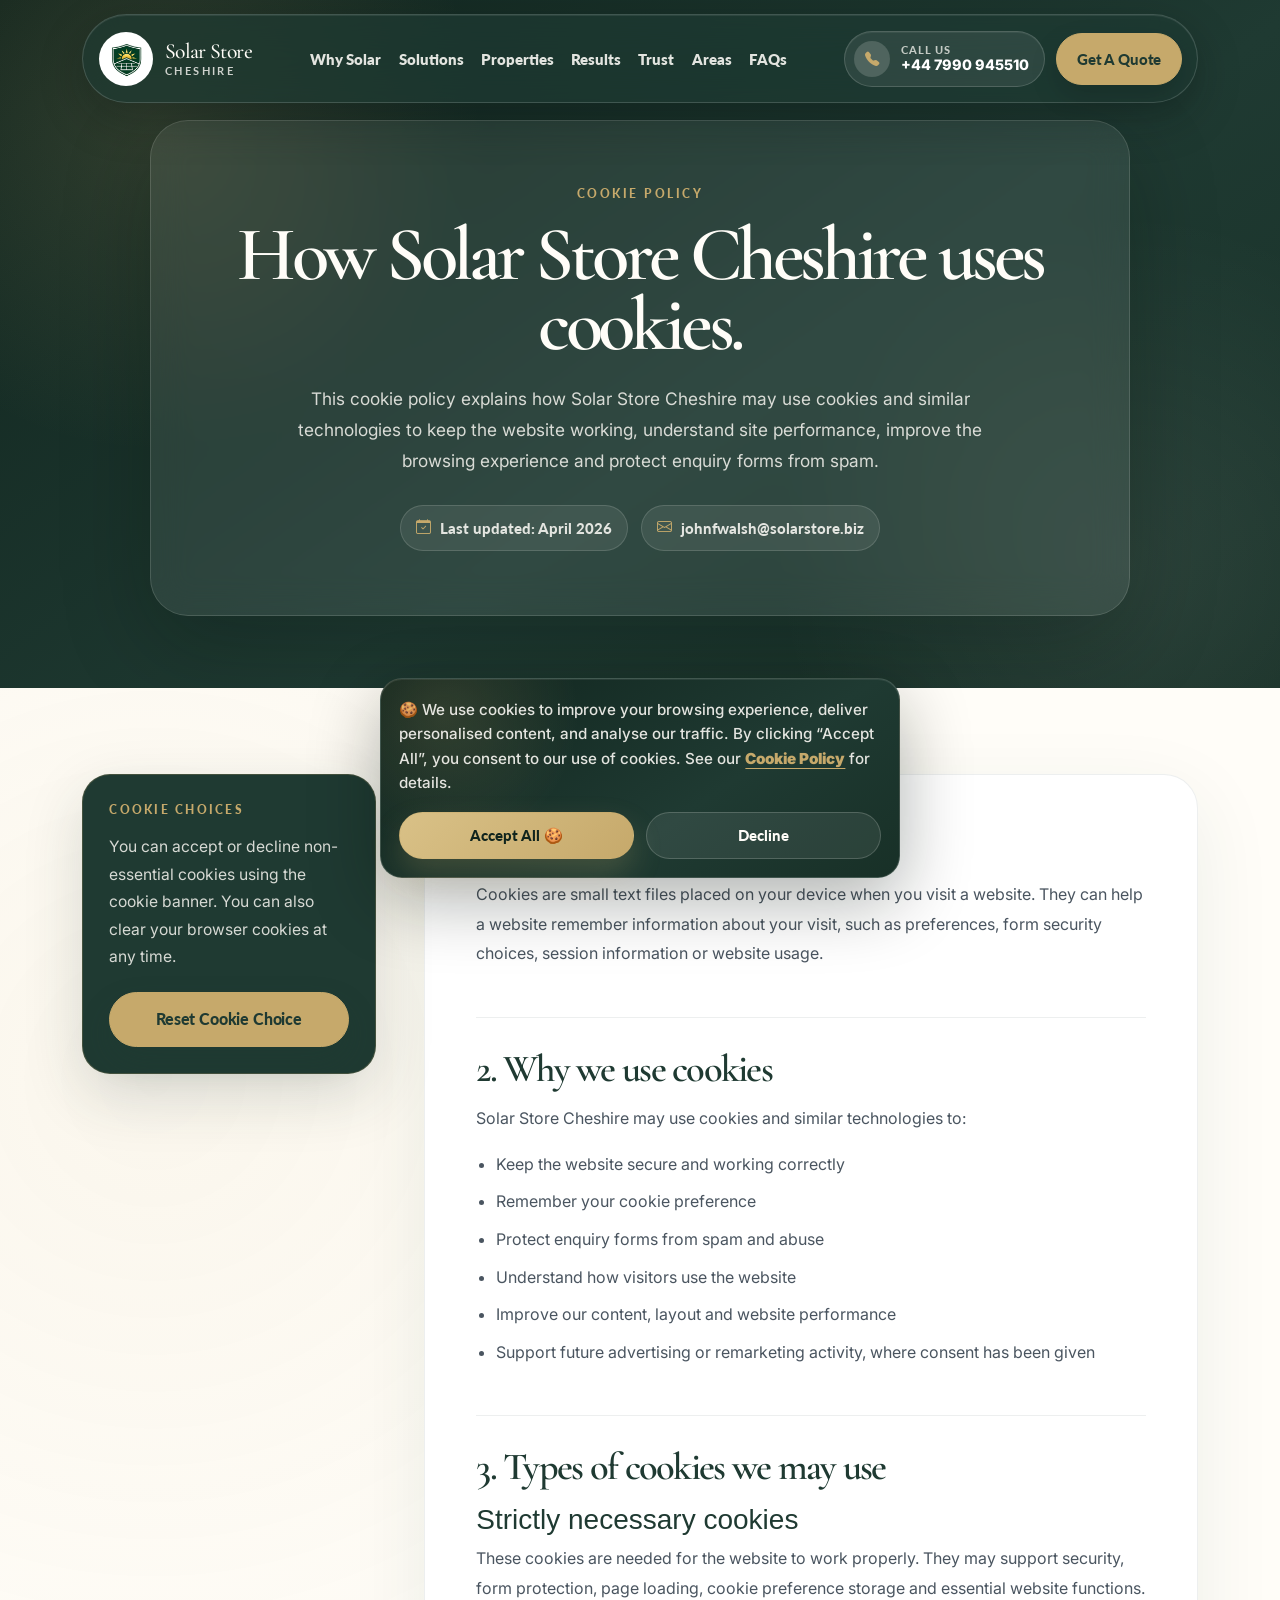
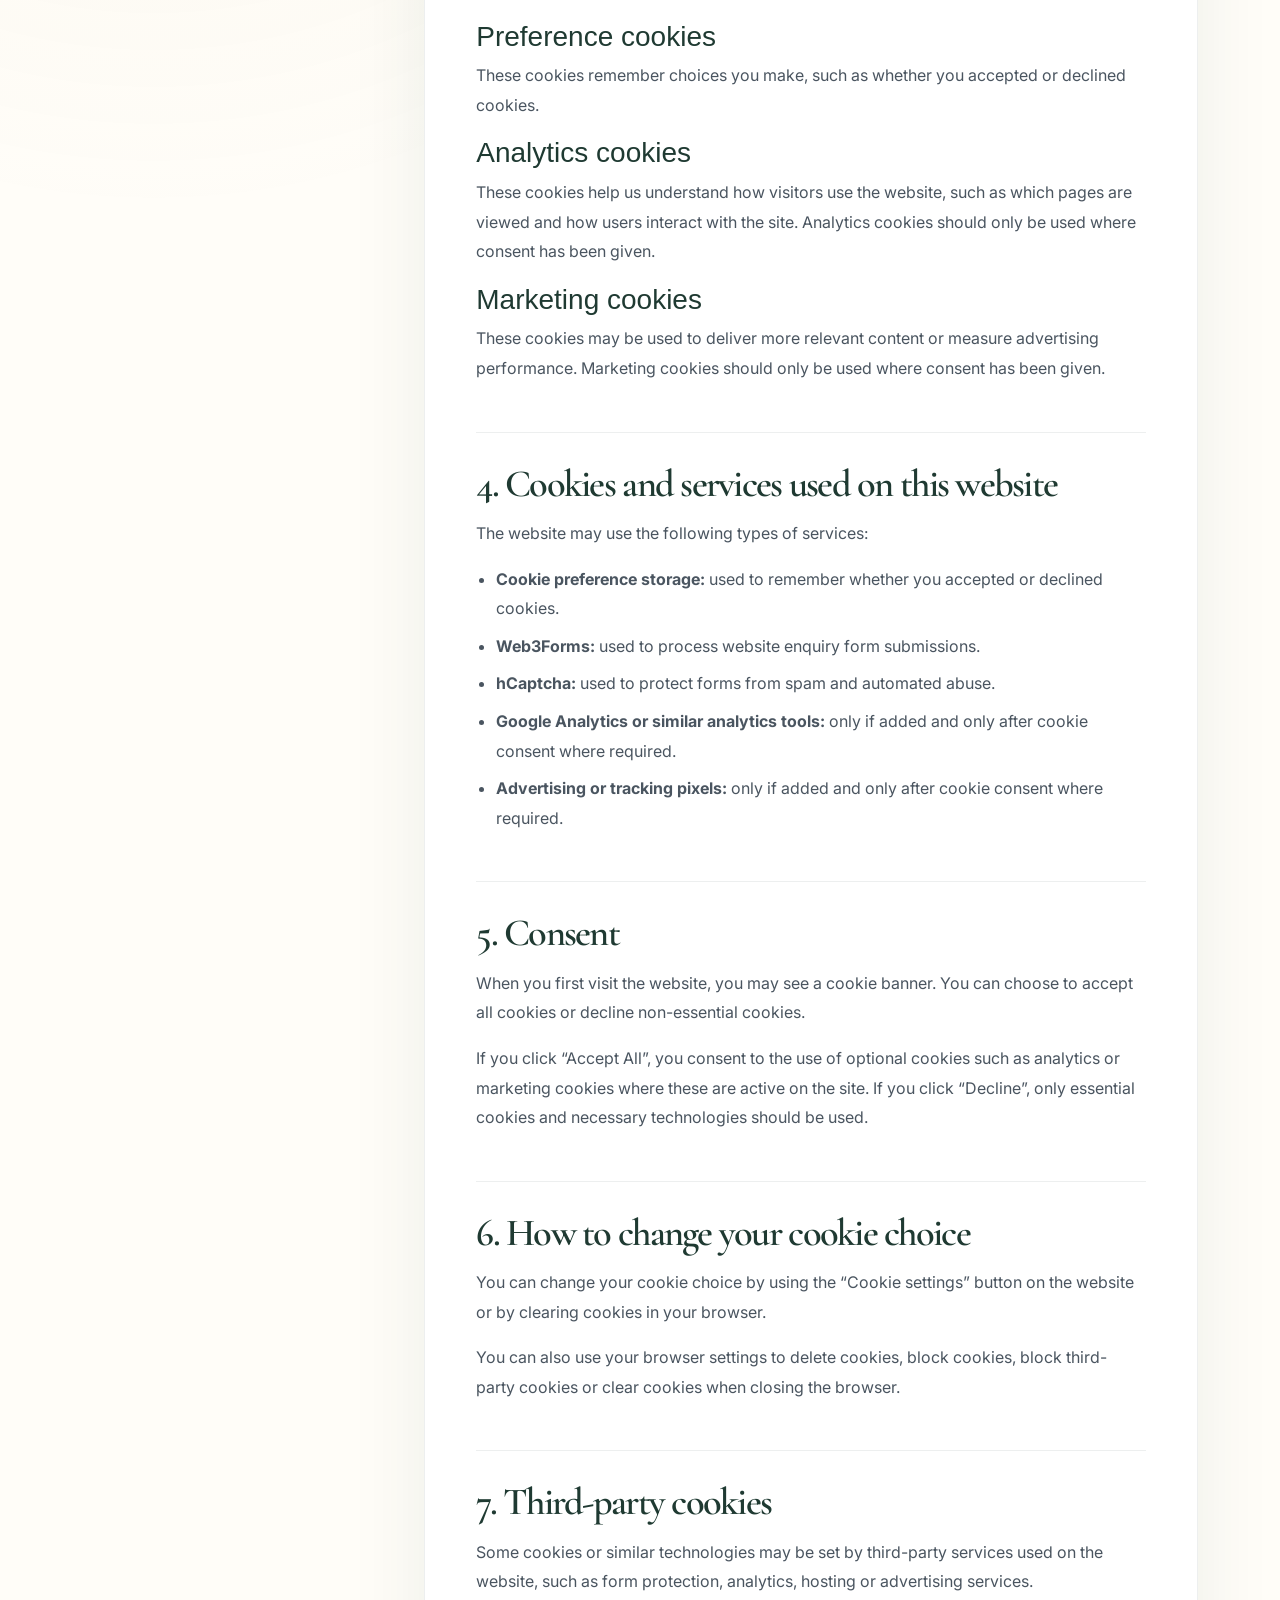
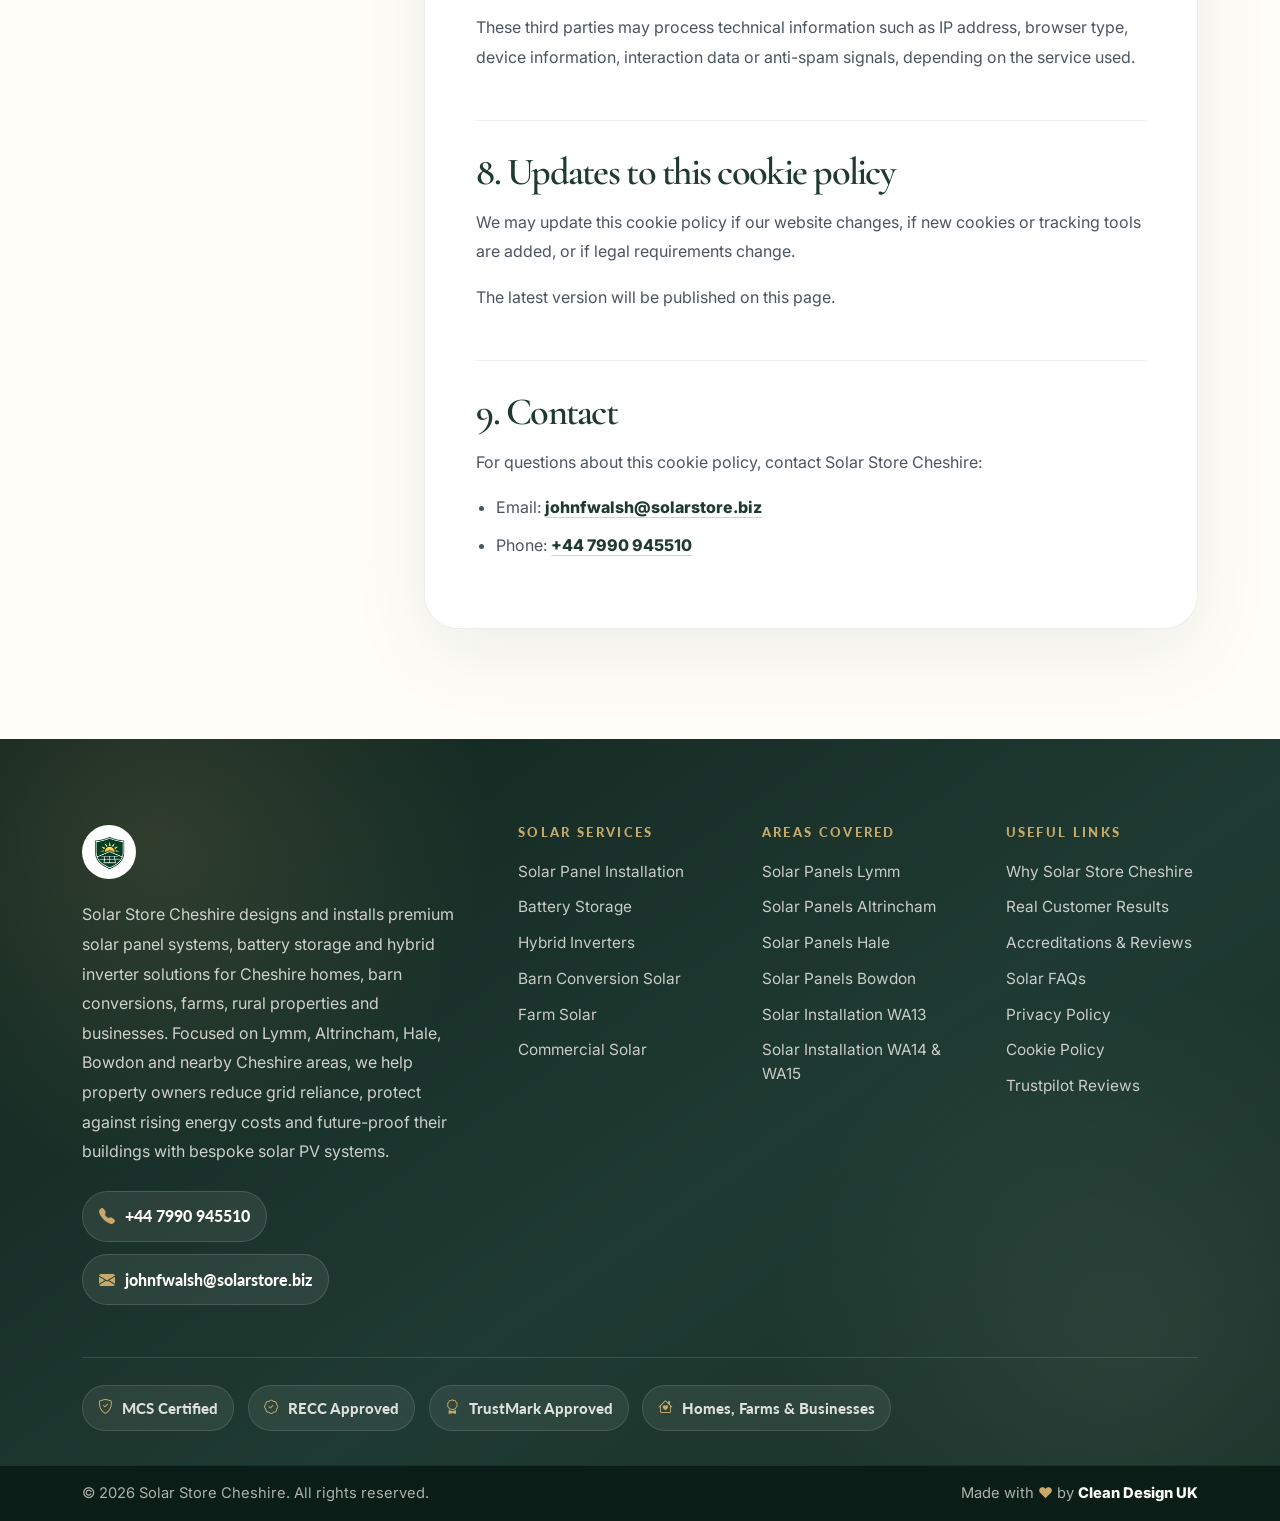
==== commit de1ab47b: "added domain" ====
--- a/cookie-policy.html
+++ b/cookie-policy.html
@@ -13,7 +13,7 @@
   <meta name="theme-color" content="#1f3a32" />
   <meta name="author" content="Solar Store Cheshire" />
 
-  <link rel="canonical" href="https://www.solarstorecheshire.co.uk/cookie-policy.html" />
+  <link rel="canonical" href="https://www.solarstorecheshire.uk/cookie-policy.html" />
 
   <!-- Favicon -->
   <link rel="icon" type="image/jpeg" href="images/solar-store-cheshire-logo-150.jpg" />
@@ -29,9 +29,9 @@
     property="og:description"
     content="How Solar Store Cheshire uses cookies and similar technologies for website functionality, cookie preferences, enquiry forms, analytics and optional marketing tools."
   />
-  <meta property="og:url" content="https://www.solarstorecheshire.co.uk/cookie-policy.html" />
-  <meta property="og:image" content="https://www.solarstorecheshire.co.uk/images/solar-store-cheshire-logo-400.jpg" />
-  <meta property="og:image:secure_url" content="https://www.solarstorecheshire.co.uk/images/solar-store-cheshire-logo-400.jpg" />
+  <meta property="og:url" content="https://www.solarstorecheshire.uk/cookie-policy.html" />
+  <meta property="og:image" content="https://www.solarstorecheshire.uk/images/solar-store-cheshire-logo-400.jpg" />
+  <meta property="og:image:secure_url" content="https://www.solarstorecheshire.uk/images/solar-store-cheshire-logo-400.jpg" />
   <meta property="og:image:type" content="image/jpeg" />
   <meta property="og:image:alt" content="Solar Store Cheshire logo" />
 
@@ -42,7 +42,7 @@
     name="twitter:description"
     content="How Solar Store Cheshire uses cookies for site functionality, preferences, enquiry form protection and optional analytics."
   />
-  <meta name="twitter:image" content="https://www.solarstorecheshire.co.uk/images/solar-store-cheshire-logo-400.jpg" />
+  <meta name="twitter:image" content="https://www.solarstorecheshire.uk/images/solar-store-cheshire-logo-400.jpg" />
   <meta name="twitter:image:alt" content="Solar Store Cheshire logo" />
 
   <!-- Fonts -->
@@ -68,7 +68,7 @@
         "@id": "https://solarstore.biz/#organization",
         "name": "Solar Store",
         "url": "https://solarstore.biz/",
-        "logo": "https://www.solarstorecheshire.co.uk/images/solar-store-cheshire-logo-400.jpg",
+        "logo": "https://www.solarstorecheshire.uk/images/solar-store-cheshire-logo-400.jpg",
         "sameAs": [
           "https://uk.trustpilot.com/review/solarstore.biz",
           "https://mcscertified.com/",
@@ -82,17 +82,17 @@
           "HomeAndConstructionBusiness",
           "ProfessionalService"
         ],
-        "@id": "https://www.solarstorecheshire.co.uk/#localbusiness",
+        "@id": "https://www.solarstorecheshire.uk/#localbusiness",
         "name": "Solar Store Cheshire",
         "alternateName": [
           "Solar Store Cheshire Solar Installers",
           "Solar Store Cheshire Solar Panels",
           "Solar Store Cheshire Battery Storage"
         ],
-        "url": "https://www.solarstorecheshire.co.uk/",
-        "logo": "https://www.solarstorecheshire.co.uk/images/solar-store-cheshire-logo-400.jpg",
+        "url": "https://www.solarstorecheshire.uk/",
+        "logo": "https://www.solarstorecheshire.uk/images/solar-store-cheshire-logo-400.jpg",
         "image": [
-          "https://www.solarstorecheshire.co.uk/images/solar-store-cheshire-logo-400.jpg"
+          "https://www.solarstorecheshire.uk/images/solar-store-cheshire-logo-400.jpg"
         ],
         "description": "Solar Store Cheshire provides premium solar panel installation, solar battery storage, hybrid inverter systems and bespoke solar PV solutions for Cheshire homes, barn conversions, rural properties, farms, small businesses and commercial sites.",
         "telephone": "+447990945510",
@@ -159,47 +159,47 @@
       },
       {
         "@type": "WebSite",
-        "@id": "https://www.solarstorecheshire.co.uk/#website",
-        "url": "https://www.solarstorecheshire.co.uk/",
+        "@id": "https://www.solarstorecheshire.uk/#website",
+        "url": "https://www.solarstorecheshire.uk/",
         "name": "Solar Store Cheshire",
         "publisher": {
-          "@id": "https://www.solarstorecheshire.co.uk/#localbusiness"
+          "@id": "https://www.solarstorecheshire.uk/#localbusiness"
         },
         "inLanguage": "en-GB"
       },
       {
         "@type": "WebPage",
-        "@id": "https://www.solarstorecheshire.co.uk/cookie-policy.html#webpage",
-        "url": "https://www.solarstorecheshire.co.uk/cookie-policy.html",
+        "@id": "https://www.solarstorecheshire.uk/cookie-policy.html#webpage",
+        "url": "https://www.solarstorecheshire.uk/cookie-policy.html",
         "name": "Cookie Policy | Solar Store Cheshire",
         "description": "Read the Solar Store Cheshire cookie policy. Learn how cookies are used for website functionality, cookie preferences, enquiry form protection, analytics and optional marketing tools.",
         "isPartOf": {
-          "@id": "https://www.solarstorecheshire.co.uk/#website"
+          "@id": "https://www.solarstorecheshire.uk/#website"
         },
         "about": {
-          "@id": "https://www.solarstorecheshire.co.uk/#localbusiness"
+          "@id": "https://www.solarstorecheshire.uk/#localbusiness"
         },
         "primaryImageOfPage": {
           "@type": "ImageObject",
-          "url": "https://www.solarstorecheshire.co.uk/images/solar-store-cheshire-logo-400.jpg"
+          "url": "https://www.solarstorecheshire.uk/images/solar-store-cheshire-logo-400.jpg"
         },
         "inLanguage": "en-GB"
       },
       {
         "@type": "BreadcrumbList",
-        "@id": "https://www.solarstorecheshire.co.uk/cookie-policy.html#breadcrumb",
+        "@id": "https://www.solarstorecheshire.uk/cookie-policy.html#breadcrumb",
         "itemListElement": [
           {
             "@type": "ListItem",
             "position": 1,
             "name": "Home",
-            "item": "https://www.solarstorecheshire.co.uk/"
+            "item": "https://www.solarstorecheshire.uk/"
           },
           {
             "@type": "ListItem",
             "position": 2,
             "name": "Cookie Policy",
-            "item": "https://www.solarstorecheshire.co.uk/cookie-policy.html"
+            "item": "https://www.solarstorecheshire.uk/cookie-policy.html"
           }
         ]
       }
--- a/styles.css
+++ b/styles.css
@@ -24,7 +24,7 @@
 
 html {
   scroll-behavior: smooth;
-  scroll-padding-top: 92px;
+  scroll-padding-top: 112px;
 }
 
 body {
@@ -40,8 +40,8 @@
 }
 
 img {
+  display: block;
   max-width: 100%;
-  display: block;
 }
 
 a {
@@ -57,8 +57,7 @@
 h3,
 h4,
 h5,
-h6,
-.navbar-brand {
+h6 {
   font-family: "Montserrat", sans-serif;
 }
 
@@ -73,39 +72,46 @@
 }
 
 .section {
+  position: relative;
   padding: 108px 0;
-  position: relative;
+}
+
+.section-white,
+.faq-section {
+  background: var(--ivory);
+}
+
+.section-ivory,
+.property-section {
+  background: var(--ivory);
 }
 
 .section-title {
+  margin: 14px 0 22px;
+  color: var(--primary);
   font-size: clamp(2.2rem, 4vw, 4.4rem);
   line-height: 1;
   letter-spacing: -0.055em;
   font-weight: 800;
-  margin: 14px 0 22px;
 }
 
 .section-copy {
+  color: var(--slate);
   font-size: 1.08rem;
   line-height: 1.8;
-  color: var(--slate);
 }
 
 .section-heading {
-  max-width: 820px;
+  max-width: 840px;
   margin: 0 auto;
 }
 
-.section-cream {
-  background: var(--cream);
-}
-
-.section-ivory {
-  background: var(--ivory);
+.text-white {
+  color: var(--ivory) !important;
 }
 
 .text-soft {
-  color: rgba(255, 253, 248, 0.74) !important;
+  color: rgba(255, 253, 248, 0.76) !important;
 }
 
 .eyebrow {
@@ -134,31 +140,28 @@
   color: var(--gold);
 }
 
-.eyebrow-dark {
-  color: var(--primary);
-}
-
 .btn {
   border-radius: 999px;
   font-weight: 900;
   letter-spacing: -0.01em;
   padding: 0.9rem 1.35rem;
-  transition: transform 0.22s ease, box-shadow 0.22s ease, background 0.22s ease, border-color 0.22s ease;
-}
-
-.btn:hover {
+  transition: transform 0.22s ease, box-shadow 0.22s ease, background 0.22s ease, border-color 0.22s ease, color 0.22s ease;
+}
+
+.btn:hover,
+.btn:focus-visible {
   transform: translateY(-2px);
 }
 
 .btn-gold {
   background: linear-gradient(135deg, #d9c187, var(--gold));
-  border: 1px solid rgba(198, 169, 107, 0.2);
+  border: 1px solid rgba(198, 169, 107, 0.28);
   color: var(--dark);
   box-shadow: 0 16px 36px rgba(198, 169, 107, 0.26);
 }
 
 .btn-gold:hover,
-.btn-gold:focus {
+.btn-gold:focus-visible {
   color: var(--dark);
   box-shadow: 0 20px 44px rgba(198, 169, 107, 0.35);
 }
@@ -168,19 +171,15 @@
   color: var(--ivory);
   border: 1px solid rgba(255, 253, 248, 0.44);
   backdrop-filter: blur(18px);
-  box-shadow:
-    inset 0 1px 0 rgba(255, 253, 248, 0.3),
-    0 14px 34px rgba(5, 14, 10, 0.18);
+  -webkit-backdrop-filter: blur(18px);
+  box-shadow: inset 0 1px 0 rgba(255, 253, 248, 0.3), 0 14px 34px rgba(5, 14, 10, 0.18);
 }
 
 .btn-glass:hover,
-.btn-glass:focus {
+.btn-glass:focus-visible {
   background: rgba(255, 253, 248, 0.28);
   border-color: rgba(255, 253, 248, 0.62);
   color: var(--ivory);
-  box-shadow:
-    inset 0 1px 0 rgba(255, 253, 248, 0.38),
-    0 18px 42px rgba(5, 14, 10, 0.24);
 }
 
 .btn-dark-green,
@@ -192,112 +191,231 @@
 }
 
 .btn-dark-green:hover,
-.btn-dark-green:focus,
-.btn-nav:hover,
-.btn-nav:focus {
+.btn-dark-green:focus-visible {
   background: #17302a;
   color: var(--ivory);
 }
 
-.btn-outline-green {
-  color: var(--primary);
-  border: 1px solid rgba(31, 58, 50, 0.28);
+/* Navbar */
+#navbar-placeholder {
+  position: fixed;
+  top: 0;
+  left: 0;
+  width: 100%;
+  z-index: 3000;
+  pointer-events: none;
+}
+
+.premium-navbar {
+  position: relative;
+  padding: 0.9rem 0;
   background: transparent;
-}
-
-.btn-outline-green:hover,
-.btn-outline-green:focus {
-  background: var(--primary);
-  color: var(--ivory);
-}
-
-.premium-navbar {
-  background: rgba(255, 253, 248, 0.94);
-  backdrop-filter: blur(18px);
-  border-bottom: 1px solid rgba(31, 58, 50, 0.08);
-  padding: 0.9rem 0;
-  z-index: 999;
+  pointer-events: auto;
+}
+
+.nav-glass-shell {
+  width: 100%;
+  min-height: 76px;
+  display: flex;
+  align-items: center;
+  padding: 0.72rem 0.95rem 0.72rem 1rem;
+  border-radius: 999px;
+  background: rgba(31, 58, 50, 0.72);
+  border: 1px solid rgba(255, 255, 255, 0.16);
+  backdrop-filter: blur(20px) saturate(1.25);
+  -webkit-backdrop-filter: blur(20px) saturate(1.25);
+  box-shadow: 0 16px 46px rgba(8, 18, 15, 0.24), inset 0 1px 0 rgba(255, 255, 255, 0.08);
+  transition: background 0.25s ease, box-shadow 0.25s ease, border-color 0.25s ease;
+}
+
+.premium-navbar.navbar-scrolled .nav-glass-shell {
+  background: rgba(16, 36, 29, 0.86);
+  border-color: rgba(255, 255, 255, 0.18);
+  box-shadow: 0 20px 55px rgba(8, 18, 15, 0.3), inset 0 1px 0 rgba(255, 255, 255, 0.1);
 }
 
 .brand-wrap {
   display: inline-flex;
   align-items: center;
-  gap: 0.85rem;
+  gap: 0.75rem;
+  min-width: 0;
+  margin-right: 1rem;
   text-decoration: none;
 }
 
-.brand-mark {
-  width: 48px;
-  height: 48px;
-  display: inline-flex;
-  align-items: center;
-  justify-content: center;
-  background: var(--primary);
-  color: var(--gold);
-  border-radius: 50%;
-  box-shadow: 0 12px 32px rgba(31, 58, 50, 0.2);
-}
-
-.brand-mark i {
-  font-size: 1.35rem;
+.brand-logo {
+  width: auto;
+  height: 46px;
+  max-width: 160px;
+  object-fit: contain;
 }
 
 .brand-copy {
+  display: flex;
+  flex-direction: column;
   line-height: 1;
 }
 
 .brand-title {
   display: block;
-  font-weight: 900;
-  font-size: 1.05rem;
-  letter-spacing: 0.05em;
-  color: var(--primary);
-  text-transform: uppercase;
+  color: var(--ivory);
+  font-family: "Cormorant Garamond", serif;
+  font-size: 1.35rem;
+  font-weight: 500;
+  letter-spacing: -0.03em;
+  text-transform: none;
 }
 
 .brand-subtitle {
   display: block;
-  margin-top: 0.18rem;
-  font-size: 0.82rem;
-  letter-spacing: 0.24em;
-  color: var(--moss);
+  margin-top: 0.2rem;
+  color: rgba(255, 253, 248, 0.78);
+  font-family: "Lato", sans-serif;
+  font-size: 0.68rem;
+  font-weight: 700;
+  letter-spacing: 0.22em;
   text-transform: uppercase;
+}
+
+.premium-navbar .navbar-collapse {
+  min-width: 0;
+}
+
+.premium-navbar .navbar-nav {
+  gap: 0.08rem;
+}
+
+.premium-navbar .nav-link {
+  color: rgba(255, 253, 248, 0.88);
+  font-size: 0.94rem;
   font-weight: 800;
-}
-
-.premium-navbar .nav-link {
-  color: var(--primary);
+  padding: 0.72rem 0.82rem;
+  border-radius: 999px;
+  transition: color 0.22s ease, background 0.22s ease, transform 0.22s ease;
+}
+
+.premium-navbar .nav-link:hover,
+.premium-navbar .nav-link:focus-visible,
+.premium-navbar .nav-link.active {
+  color: var(--white);
+  background: rgba(255, 255, 255, 0.1);
+  transform: translateY(-1px);
+}
+
+.nav-cta {
+  display: flex;
+  align-items: center;
+  gap: 0.7rem;
+  margin-left: 0.9rem;
+}
+
+.nav-call-btn {
+  display: inline-flex;
+  align-items: center;
+  gap: 0.68rem;
+  min-height: 50px;
+  padding: 0.55rem 0.95rem 0.55rem 0.58rem;
+  border-radius: 999px;
+  background: rgba(255, 255, 255, 0.08);
+  border: 1px solid rgba(255, 255, 255, 0.16);
+  color: var(--ivory);
+  text-decoration: none;
+  white-space: nowrap;
+  box-shadow: inset 0 1px 0 rgba(255, 255, 255, 0.06);
+  transition: transform 0.22s ease, background 0.22s ease, border-color 0.22s ease, box-shadow 0.22s ease;
+}
+
+.nav-call-btn:hover,
+.nav-call-btn:focus-visible {
+  background: rgba(255, 255, 255, 0.14);
+  border-color: rgba(255, 255, 255, 0.24);
+  color: var(--white);
+  transform: translateY(-2px);
+  outline: none;
+}
+
+.nav-call-icon {
+  width: 36px;
+  height: 36px;
+  border-radius: 50%;
+  background: rgba(255, 253, 248, 0.16);
+  color: var(--gold);
+  display: inline-flex;
+  align-items: center;
+  justify-content: center;
+  flex-shrink: 0;
+  font-size: 0.9rem;
+}
+
+.nav-call-text {
+  display: flex;
+  flex-direction: column;
+  line-height: 1.04;
+}
+
+.nav-call-text small {
+  color: rgba(255, 253, 248, 0.72);
+  font-family: "Lato", sans-serif;
+  font-size: 0.66rem;
+  font-weight: 900;
+  letter-spacing: 0.08em;
+  text-transform: uppercase;
+}
+
+.nav-call-text strong {
+  color: var(--white);
+  font-family: "Inter", sans-serif;
+  font-size: 0.9rem;
   font-weight: 800;
-  padding: 0.7rem 0.85rem;
-  font-size: 0.96rem;
-}
-
-.premium-navbar .nav-link:hover,
-.premium-navbar .nav-link:focus,
-.premium-navbar .nav-link.active {
-  color: var(--gold);
-}
-
-.nav-cta {
-  display: flex;
-  align-items: center;
-  gap: 1rem;
-}
-
-.nav-phone {
+  margin-top: 0.12rem;
+}
+
+.btn-nav {
+  background: var(--gold);
+  color: var(--primary);
+  border: 1px solid var(--gold);
+  padding: 0.86rem 1.22rem;
+  font-size: 0.94rem;
+  white-space: nowrap;
+  box-shadow: 0 12px 28px rgba(0, 0, 0, 0.16);
+}
+
+.btn-nav:hover,
+.btn-nav:focus-visible {
+  background: var(--ivory);
+  color: var(--primary);
+  border-color: var(--ivory);
+}
+
+.premium-toggler {
+  width: 44px;
+  height: 44px;
+  margin-left: auto;
+  padding: 0;
+  border: 1px solid rgba(255, 255, 255, 0.18);
+  border-radius: 14px;
+  background: rgba(255, 255, 255, 0.08);
   display: inline-flex;
-  align-items: center;
-  gap: 0.45rem;
-  color: var(--primary);
-  font-weight: 800;
-  text-decoration: none;
-  font-size: 0.94rem;
-}
-
-.nav-phone:hover {
-  color: var(--gold);
-}
-
+  flex-direction: column;
+  align-items: center;
+  justify-content: center;
+  gap: 5px;
+  box-shadow: none;
+}
+
+.premium-toggler:focus {
+  box-shadow: 0 0 0 0.2rem rgba(198, 169, 107, 0.22);
+}
+
+.premium-toggler span {
+  width: 18px;
+  height: 2px;
+  border-radius: 999px;
+  background: var(--white);
+  display: block;
+}
+
+/* Hero */
 .hero-section {
   position: relative;
   min-height: 780px;
@@ -308,18 +426,14 @@
 .hero-bg {
   position: absolute;
   inset: 0;
-  background:
-    linear-gradient(90deg, rgba(12, 29, 23, 0.92) 0%, rgba(31, 58, 50, 0.82) 42%, rgba(31, 58, 50, 0.28) 76%, rgba(31, 58, 50, 0.12) 100%),
-    url("https://images.unsplash.com/photo-1509391366360-2e959784a276?auto=format&fit=crop&w=2100&q=85") center / cover no-repeat;
+  background: linear-gradient(90deg, rgba(12, 29, 23, 0.92) 0%, rgba(31, 58, 50, 0.82) 42%, rgba(31, 58, 50, 0.28) 76%, rgba(31, 58, 50, 0.12) 100%), url("images/solar-store-cheshire-hero-4-big.webp") center / cover no-repeat;
 }
 
 .hero-bg::before {
   content: "";
   position: absolute;
   inset: 0;
-  background:
-    radial-gradient(circle at 10% 15%, rgba(255, 253, 248, 0.22), transparent 24%),
-    radial-gradient(circle at 78% 72%, rgba(198, 169, 107, 0.16), transparent 28%);
+  background: radial-gradient(circle at 10% 15%, rgba(255, 253, 248, 0.22), transparent 24%), radial-gradient(circle at 78% 72%, rgba(198, 169, 107, 0.16), transparent 28%);
   pointer-events: none;
 }
 
@@ -329,7 +443,7 @@
   min-height: 700px;
   display: flex;
   align-items: center;
-  padding: 90px 0 120px;
+  padding: 150px 0 120px;
 }
 
 .hero-content {
@@ -338,64 +452,53 @@
 }
 
 .hero-content h1 {
+  max-width: 780px;
+  margin: 22px 0 10px;
   font-size: clamp(3.4rem, 6vw, 6.4rem);
   line-height: 0.92;
   letter-spacing: -0.045em;
   font-weight: 600;
-  margin: 22px 0 10px;
-  max-width: 780px;
 }
 
 .hero-subtitle {
+  margin-bottom: 22px;
+  color: var(--gold);
   font-family: "Lato", sans-serif;
   font-size: clamp(1.45rem, 2.4vw, 2.25rem);
   line-height: 1.22;
-  color: var(--gold);
   font-weight: 800;
+}
+
+.hero-lead {
+  max-width: 680px;
   margin-bottom: 22px;
-}
-
-.hero-lead {
+  color: rgba(255, 253, 248, 0.82);
   font-size: clamp(1.05rem, 1.6vw, 1.28rem);
   line-height: 1.68;
-  color: rgba(255, 253, 248, 0.82);
-  max-width: 680px;
   font-weight: 500;
-  margin-bottom: 22px;
-}
-
-.hero-area-line {
-  display: inline-flex;
-  align-items: center;
-  color: rgba(255, 253, 248, 0.78);
+}
+
+.hero-area-line,
+.hero-mcs-tag {
+  display: flex;
+  align-items: center;
+  width: fit-content;
+  gap: 0.55rem;
+  color: rgba(255, 253, 248, 0.8);
   font-family: "Lato", sans-serif;
   font-size: 1rem;
   font-weight: 700;
-  margin-bottom: 24px;
+  margin-bottom: 20px;
 }
 
 .hero-area-line::before {
   content: "\F3E8";
   font-family: "bootstrap-icons";
   color: var(--gold);
-  margin-right: 10px;
-}
-
-.hero-mcs-tag {
-  display: flex;
-  align-items: center;
-  gap: 0.55rem;
-  width: fit-content;
-  color: rgba(255, 253, 248, 0.78);
-  font-family: "Lato", sans-serif;
-  font-size: 1rem;
-  font-weight: 700;
-  margin-bottom: 24px;
 }
 
 .hero-mcs-tag i {
   color: var(--gold);
-  font-size: 1rem;
 }
 
 .hero-actions {
@@ -412,6 +515,7 @@
   width: min(420px, 38vw);
   background: rgba(255, 253, 248, 0.9);
   backdrop-filter: blur(18px);
+  -webkit-backdrop-filter: blur(18px);
   border: 1px solid rgba(255, 253, 248, 0.48);
   border-radius: 28px;
   padding: 1.35rem;
@@ -436,31 +540,31 @@
 
 .hero-mini-card span {
   display: block;
+  margin-bottom: 0.45rem;
+  color: var(--moss);
   font-family: "Lato", sans-serif;
   font-size: 0.74rem;
   text-transform: uppercase;
   letter-spacing: 0.16em;
-  color: var(--moss);
-  font-weight: 900;
+  font-weight: 900;
+}
+
+.hero-mini-card h2 {
   margin-bottom: 0.45rem;
-}
-
-.hero-mini-card h2 {
-  font-family: "Montserrat", sans-serif;
   font-size: 1.12rem;
   line-height: 1.25;
   letter-spacing: -0.035em;
   font-weight: 900;
-  margin-bottom: 0.45rem;
 }
 
 .hero-mini-card p {
+  margin-bottom: 0;
+  color: var(--slate);
   font-size: 0.92rem;
   line-height: 1.58;
-  color: var(--slate);
-  margin-bottom: 0;
-}
-
+}
+
+/* Trust showcase */
 .trust-showcase {
   position: relative;
   z-index: 3;
@@ -479,9 +583,7 @@
   flex-direction: column;
   align-items: center;
   justify-content: center;
-  background:
-    linear-gradient(90deg, rgba(11, 23, 19, 0.82), rgba(31, 58, 50, 0.68)),
-    url("https://images.unsplash.com/photo-1621905252507-b35492cc74b4?auto=format&fit=crop&w=1800&q=85") center / cover no-repeat;
+  background: linear-gradient(90deg, rgba(11, 23, 19, 0.82), rgba(31, 58, 50, 0.68)), url("images/solar-store-cheshire-hero-2.jpg") center / cover no-repeat;
   box-shadow: 0 24px 70px rgba(31, 58, 50, 0.18);
 }
 
@@ -489,9 +591,7 @@
   content: "";
   position: absolute;
   inset: 0;
-  background:
-    radial-gradient(circle at 10% 10%, rgba(255, 253, 248, 0.16), transparent 22%),
-    radial-gradient(circle at 90% 85%, rgba(198, 169, 107, 0.18), transparent 28%);
+  background: radial-gradient(circle at 10% 10%, rgba(255, 253, 248, 0.16), transparent 22%), radial-gradient(circle at 90% 85%, rgba(198, 169, 107, 0.18), transparent 28%);
   pointer-events: none;
 }
 
@@ -556,25 +656,26 @@
   font-size: 1.1rem;
 }
 
-.answer-box {
-  background: var(--ivory);
-  border: 1px solid var(--soft-border);
-  border-radius: var(--radius-lg);
-  padding: 1.6rem;
-  box-shadow: var(--shadow-soft);
-  margin: 1.8rem 0;
-}
-
-.answer-box h3 {
-  font-size: 1.25rem;
-  font-weight: 900;
-  letter-spacing: -0.03em;
-}
-
-.answer-box p {
-  color: var(--slate);
-  line-height: 1.8;
-  margin-bottom: 0;
+/* Why section */
+.sales-points {
+  display: grid;
+  gap: 0.85rem;
+  margin-top: 1.5rem;
+}
+
+.sales-points div {
+  display: flex;
+  align-items: flex-start;
+  gap: 0.75rem;
+  color: var(--primary);
+  font-family: "Lato", sans-serif;
+  font-weight: 800;
+  line-height: 1.55;
+}
+
+.sales-points i {
+  color: var(--gold);
+  margin-top: 0.18rem;
 }
 
 .image-feature {
@@ -591,14 +692,48 @@
   object-fit: cover;
 }
 
-
+.image-feature-with-card::after {
+  content: "";
+  position: absolute;
+  inset: 0;
+  background: linear-gradient(180deg, transparent 38%, rgba(16, 36, 29, 0.62) 100%);
+  pointer-events: none;
+}
+
+.answer-box {
+  background: var(--primary);
+  border: 1px solid rgba(198, 169, 107, 0.32);
+  border-radius: var(--radius-lg);
+  padding: 1.7rem;
+  box-shadow: 0 22px 60px rgba(16, 36, 29, 0.18);
+}
+
+.answer-box h3 {
+  color: var(--gold);
+  font-size: 1.25rem;
+  font-weight: 900;
+  letter-spacing: -0.03em;
+  margin-bottom: 0.7rem;
+}
+
+.answer-box p {
+  color: rgba(255, 253, 248, 0.88);
+  line-height: 1.8;
+  margin-bottom: 0;
+}
+
+.image-answer-box {
+  position: absolute;
+  left: 24px;
+  right: 24px;
+  bottom: 24px;
+  z-index: 2;
+}
+
+/* Solutions */
 .dark-luxe,
-.dark-image-section,
 .contact-section {
-  background:
-    radial-gradient(circle at 8% 20%, rgba(198, 169, 107, 0.16), transparent 24%),
-    radial-gradient(circle at 92% 84%, rgba(78, 107, 90, 0.4), transparent 26%),
-    linear-gradient(135deg, #10241d 0%, #1f3a32 56%, #142922 100%);
+  background: radial-gradient(circle at 8% 20%, rgba(198, 169, 107, 0.16), transparent 24%), radial-gradient(circle at 92% 84%, rgba(78, 107, 90, 0.4), transparent 26%), linear-gradient(135deg, #10241d 0%, #1f3a32 56%, #142922 100%);
 }
 
 .solutions-grid {
@@ -619,12 +754,7 @@
   justify-content: space-between;
   text-decoration: none;
   cursor: pointer;
-  transition:
-    transform 0.25s ease,
-    background 0.25s ease,
-    color 0.25s ease,
-    border-color 0.25s ease,
-    box-shadow 0.25s ease;
+  transition: transform 0.25s ease, background 0.25s ease, color 0.25s ease, border-color 0.25s ease, box-shadow 0.25s ease;
 }
 
 .solution-card:hover,
@@ -683,12 +813,15 @@
   font-family: "Lato", sans-serif;
   font-weight: 900;
   margin-top: 1.4rem;
-  transition: color 0.25s ease, transform 0.25s ease;
 }
 
 .solution-card:hover .solution-link,
 .solution-card:focus-visible .solution-link {
   color: var(--primary);
+}
+
+.solution-link i {
+  transition: transform 0.25s ease;
 }
 
 .solution-card:hover .solution-link i,
@@ -696,36 +829,13 @@
   transform: translateX(4px);
 }
 
-.solution-link i {
-  transition: transform 0.25s ease;
-}
-
 .solution-card-consult {
-  background:
-    linear-gradient(135deg, rgba(255, 253, 248, 0.08), rgba(255, 253, 248, 0.03)),
-    radial-gradient(circle at top right, rgba(198, 169, 107, 0.22), transparent 36%);
-}
-
-@media (max-width: 1199.98px) {
-  .solutions-grid {
-    grid-template-columns: repeat(2, 1fr);
-  }
-}
-
-@media (max-width: 767.98px) {
-  .solutions-grid {
-    grid-template-columns: 1fr;
-  }
-
-  .solution-card {
-    min-height: auto;
-  }
-}
-
+  background: linear-gradient(135deg, rgba(255, 253, 248, 0.08), rgba(255, 253, 248, 0.03)), radial-gradient(circle at top right, rgba(198, 169, 107, 0.22), transparent 36%);
+}
+
+/* Property cards */
 .property-section {
-  background:
-    radial-gradient(circle at 12% 18%, rgba(198, 169, 107, 0.08), transparent 24%),
-    var(--ivory);
+  background: radial-gradient(circle at 12% 18%, rgba(198, 169, 107, 0.08), transparent 24%), var(--ivory);
 }
 
 .property-layout {
@@ -765,7 +875,8 @@
   overflow: hidden;
 }
 
-.property-feature-image img {
+.property-feature-image img,
+.property-mini-image img {
   width: 100%;
   height: 100%;
   object-fit: cover;
@@ -845,15 +956,10 @@
   flex-direction: column;
   min-height: 100%;
   border-radius: 28px;
-  background:
-    linear-gradient(180deg, rgba(255, 253, 248, 0.96), rgba(247, 244, 238, 0.98));
+  background: linear-gradient(180deg, rgba(255, 253, 248, 0.96), rgba(247, 244, 238, 0.98));
   border: 1px solid rgba(31, 58, 50, 0.1);
   box-shadow: 0 18px 45px rgba(31, 58, 50, 0.08);
-  transition:
-    transform 0.25s ease,
-    box-shadow 0.25s ease,
-    border-color 0.25s ease,
-    background 0.25s ease;
+  transition: transform 0.25s ease, box-shadow 0.25s ease, border-color 0.25s ease, background 0.25s ease;
 }
 
 .property-mini-card::before {
@@ -862,7 +968,6 @@
   inset: 0 0 auto 0;
   height: 4px;
   background: linear-gradient(90deg, var(--gold), rgba(198, 169, 107, 0.2));
-  opacity: 0.9;
   z-index: 2;
 }
 
@@ -881,13 +986,6 @@
   overflow: hidden;
 }
 
-.property-mini-image img {
-  width: 100%;
-  height: 100%;
-  object-fit: cover;
-  transition: transform 0.45s ease, filter 0.45s ease;
-}
-
 .property-mini-content {
   display: flex;
   flex-direction: column;
@@ -953,7 +1051,6 @@
   font-family: "Lato", sans-serif;
   font-weight: 900;
   margin-top: auto;
-  transition: color 0.25s ease;
 }
 
 .property-link i {
@@ -972,37 +1069,9 @@
   color: var(--primary);
 }
 
-@media (max-width: 1199.98px) {
-  .property-layout {
-    grid-template-columns: 1fr;
-  }
-
-  .property-feature-image {
-    height: 360px;
-  }
-}
-
-@media (max-width: 767.98px) {
-  .property-mini-grid {
-    grid-template-columns: 1fr;
-  }
-
-  .property-feature-card,
-  .property-mini-card {
-    border-radius: 24px;
-  }
-
-  .property-feature-image,
-  .property-mini-image {
-    height: 250px;
-  }
-}
-
-
+/* Results */
 .result-proof-section {
-  background:
-    radial-gradient(circle at 18% 12%, rgba(198, 169, 107, 0.12), transparent 26%),
-    linear-gradient(180deg, var(--ivory) 0%, var(--cream) 100%);
+  background: radial-gradient(circle at 18% 12%, rgba(198, 169, 107, 0.12), transparent 26%), linear-gradient(180deg, var(--ivory) 0%, var(--cream) 100%);
   padding-top: 110px;
   padding-bottom: 110px;
 }
@@ -1023,14 +1092,8 @@
   font-family: "Lato", sans-serif;
   font-size: 0.82rem;
   font-weight: 900;
-  letter-spacing: 0.02em;
   margin-bottom: 1.1rem;
   box-shadow: 0 14px 32px rgba(31, 58, 50, 0.18);
-}
-
-.result-proof-heading .section-title {
-  margin-top: 0;
-  margin-bottom: 1rem;
 }
 
 .result-proof-heading .section-copy {
@@ -1074,7 +1137,6 @@
   display: grid;
   grid-template-columns: 1fr 1fr;
   gap: 22px;
-  align-items: stretch;
 }
 
 .result-stat-list {
@@ -1110,7 +1172,6 @@
   color: var(--primary);
   font-family: "Lato", sans-serif;
   font-weight: 800;
-  letter-spacing: -0.01em;
 }
 
 .result-stat-item strong {
@@ -1118,8 +1179,6 @@
   font-family: "Inter", sans-serif;
   font-weight: 650;
   font-size: 1.12rem;
-  letter-spacing: -0.015em;
-  line-height: 1;
   white-space: nowrap;
 }
 
@@ -1181,44 +1240,7 @@
   width: fit-content;
 }
 
-.result-sales-card .btn i {
-  margin-left: 0.4rem;
-}
-
-@media (max-width: 991.98px) {
-  .result-bottom-grid {
-    grid-template-columns: 1fr;
-  }
-
-  .result-sales-card .btn {
-    width: 100%;
-  }
-}
-
-@media (max-width: 575.98px) {
-  .result-proof-section {
-    padding-top: 82px;
-    padding-bottom: 82px;
-  }
-
-  .result-report-card {
-    padding: 0.65rem;
-    border-radius: 22px;
-  }
-
-  .result-report-card img {
-    border-radius: 16px;
-  }
-
-  .result-stat-item {
-    grid-template-columns: 38px 1fr;
-  }
-
-  .result-stat-item strong {
-    grid-column: 2;
-  }
-}
-
+/* Benefits */
 .benefit-grid {
   display: grid;
   grid-template-columns: repeat(2, 1fr);
@@ -1231,10 +1253,7 @@
   padding: 1.7rem;
   border: 1px solid rgba(31, 58, 50, 0.1);
   box-shadow: 0 18px 45px rgba(31, 58, 50, 0.08);
-  transition:
-    transform 0.25s ease,
-    box-shadow 0.25s ease,
-    border-color 0.25s ease;
+  transition: transform 0.25s ease, box-shadow 0.25s ease, border-color 0.25s ease;
 }
 
 .benefit-card:hover {
@@ -1253,13 +1272,6 @@
   font-size: 1.55rem;
 }
 
-.benefit-icon i {
-  display: inline-flex;
-  align-items: center;
-  justify-content: center;
-  line-height: 1;
-}
-
 .benefit-card h3 {
   font-size: 1.35rem;
   font-weight: 900;
@@ -1304,284 +1316,467 @@
   color: var(--primary);
 }
 
-.benefit-gold h3 {
-  color: var(--primary);
-}
-
 .benefit-gold p {
   color: rgba(31, 58, 50, 0.84);
 }
 
-@media (max-width: 767.98px) {
-  .benefit-grid {
-    grid-template-columns: 1fr;
-  }
-
-  .benefit-card {
-    min-height: auto;
-    border-radius: 24px;
-  }
-}
-
-.monitor-card {
-  position: relative;
-  border-radius: var(--radius-xl);
-  overflow: hidden;
-  box-shadow: var(--shadow-dark);
-  min-height: 560px;
-}
-
-.monitor-card img {
+/* Proof and reviews */
+.proof-review-section {
+  background: var(--ivory);
+}
+
+.proof-review-layout {
+  display: grid;
+  grid-template-columns: minmax(0, 1.05fr) minmax(390px, 0.72fr);
+  gap: clamp(1.5rem, 4vw, 4rem);
+  align-items: stretch;
+  background: var(--white);
+  border: 1px solid rgba(31, 58, 50, 0.08);
+  border-radius: 38px;
+  padding: clamp(1.5rem, 4vw, 3.5rem);
+  box-shadow: 0 24px 80px rgba(31, 58, 50, 0.08);
+}
+
+.proof-copy-panel {
+  display: flex;
+  flex-direction: column;
+  justify-content: center;
+}
+
+.proof-kicker {
+  display: block;
+  color: var(--gold);
+  font-family: "Lato", sans-serif;
+  font-size: 0.78rem;
+  font-weight: 900;
+  letter-spacing: 0.18em;
+  text-transform: uppercase;
+  margin-bottom: 1rem;
+}
+
+.proof-title {
+  color: var(--primary);
+  font-family: "Cormorant Garamond", serif;
+  font-size: clamp(2.65rem, 5vw, 5rem);
+  line-height: 0.93;
+  letter-spacing: -0.055em;
+  font-weight: 600;
+  max-width: 850px;
+  margin-bottom: 1.25rem;
+}
+
+.proof-copy {
+  color: var(--slate);
+  font-family: "Inter", sans-serif;
+  font-size: 1.06rem;
+  line-height: 1.8;
+  max-width: 770px;
+  margin-bottom: 1.5rem;
+}
+
+.proof-checks {
+  display: grid;
+  gap: 0.85rem;
+  margin: 0.6rem 0 1.8rem;
+}
+
+.proof-checks div {
+  display: flex;
+  align-items: flex-start;
+  gap: 0.75rem;
+  color: var(--primary);
+  font-family: "Lato", sans-serif;
+  font-size: 1.02rem;
+  line-height: 1.55;
+  font-weight: 900;
+}
+
+.proof-checks i {
+  color: #00b67a;
+  margin-top: 0.18rem;
+  flex-shrink: 0;
+}
+
+.proof-logo-strip {
+  display: flex;
+  flex-wrap: wrap;
+  align-items: center;
+  gap: clamp(1rem, 2.5vw, 2rem);
+  margin-top: 0.5rem;
+}
+
+.proof-logo-strip a {
+  display: inline-flex;
+  align-items: center;
+  justify-content: center;
+  min-height: 74px;
+  text-decoration: none;
+  opacity: 0.92;
+  transition: opacity 0.22s ease, transform 0.22s ease, filter 0.22s ease;
+}
+
+.proof-logo-strip a:hover,
+.proof-logo-strip a:focus-visible {
+  opacity: 1;
+  transform: translateY(-3px);
+  filter: saturate(1.08);
+  outline: none;
+}
+
+.proof-logo-strip img {
+  width: auto;
+  max-width: 210px;
+  max-height: 58px;
+  object-fit: contain;
+}
+
+.review-slider-panel {
+  display: flex;
+  flex-direction: column;
+  height: 100%;
+  padding: clamp(1.35rem, 2.5vw, 2rem);
+  border-radius: 34px;
+  background: radial-gradient(circle at 85% 12%, rgba(198, 169, 107, 0.14), transparent 28%), linear-gradient(145deg, #10241d 0%, #1f3a32 62%, #193229 100%);
+  color: var(--ivory);
+  box-shadow: 0 24px 70px rgba(31, 58, 50, 0.14);
+}
+
+.review-panel-head {
+  margin-bottom: 1.2rem;
+}
+
+.review-trust-link {
+  display: inline-flex;
   width: 100%;
-  height: 560px;
-  object-fit: cover;
-}
-
-.stat-float {
-  position: absolute;
-  background: rgba(255, 253, 248, 0.92);
-  backdrop-filter: blur(14px);
-  border-radius: 24px;
-  padding: 1rem 1.2rem;
-  box-shadow: var(--shadow-soft);
-}
-
-.stat-float.top {
-  top: 24px;
-  left: 24px;
-}
-
-.stat-float.bottom {
-  bottom: 24px;
-  right: 24px;
-}
-
-.stat-float span,
-.stat-float strong {
-  display: block;
-}
-
-.stat-float span {
-  color: var(--slate);
-  font-size: 0.88rem;
-}
-
-.stat-float strong {
-  color: var(--primary);
-  font-family: "Montserrat", sans-serif;
-  font-weight: 900;
-  font-size: 1.1rem;
-}
-
-.steps-list {
-  display: grid;
-  gap: 1rem;
-  margin-top: 2rem;
-}
-
-.steps-list div {
+  text-decoration: none;
+  color: var(--ivory);
+}
+
+.review-trust-badge {
+  width: 100%;
+  display: flex;
+  align-items: center;
+  gap: 0.85rem;
+  justify-content: space-between;
+  padding: 0.9rem 1rem;
+  border-radius: 18px;
   background: rgba(255, 253, 248, 0.08);
   border: 1px solid rgba(255, 253, 248, 0.12);
-  border-radius: 22px;
-  padding: 1.2rem;
-}
-
-.steps-list span {
-  color: var(--gold);
-  font-weight: 900;
-  font-family: "Montserrat", sans-serif;
-}
-
-.steps-list h3 {
-  color: var(--ivory);
-  font-size: 1.2rem;
-  font-weight: 900;
-  margin: 0.3rem 0;
-}
-
-.steps-list p {
-  color: rgba(255, 253, 248, 0.72);
-  line-height: 1.7;
-  margin-bottom: 0;
-}
-
-.process-grid {
-  display: grid;
-  grid-template-columns: repeat(4, 1fr);
-  gap: 18px;
-}
-
-.process-card {
+  transition: background 0.2s ease, border-color 0.2s ease, transform 0.2s ease;
+}
+
+.review-trust-link:hover .review-trust-badge,
+.review-trust-link:focus-visible .review-trust-badge {
+  background: rgba(255, 253, 248, 0.12);
+  border-color: rgba(198, 169, 107, 0.35);
+  transform: translateY(-2px);
+  outline: none;
+}
+
+.review-trust-stars,
+.review-stars-row {
+  display: inline-flex;
+  align-items: center;
+  gap: 0.2rem;
+  color: #00b67a;
+  font-size: 0.95rem;
+  flex-shrink: 0;
+}
+
+.review-trust-text {
+  display: flex;
+  flex-direction: column;
+  gap: 0.08rem;
+  flex: 1;
+  min-width: 0;
+}
+
+.review-trust-text strong {
+  color: var(--ivory);
+  font-family: "Inter", sans-serif;
+  font-size: 1rem;
+  font-weight: 800;
+  line-height: 1.3;
+}
+
+.review-trust-text span {
+  color: rgba(255, 253, 248, 0.78);
+  font-family: "Lato", sans-serif;
+  font-size: 0.9rem;
+  font-weight: 700;
+}
+
+.review-trust-arrow {
+  color: var(--gold);
+  font-size: 1rem;
+  flex-shrink: 0;
+}
+
+.review-carousel {
+  display: flex;
+  flex-direction: column;
+  flex: 1;
+}
+
+.review-carousel .carousel-inner {
+  flex: 1;
+}
+
+.review-slide {
+  display: flex;
+  flex-direction: column;
+  justify-content: space-between;
+  min-height: 520px;
+  padding: clamp(1.45rem, 2.25vw, 2rem);
+  border-radius: 28px;
+  background: linear-gradient(180deg, rgba(255, 253, 248, 0.98), rgba(247, 244, 238, 0.96));
+  color: var(--primary);
+  border: 1px solid rgba(255, 253, 248, 0.62);
+  box-shadow: 0 18px 40px rgba(8, 18, 13, 0.12);
+}
+
+.review-stars-row {
+  margin-bottom: 1rem;
+}
+
+.review-body {
+  flex: 1;
+}
+
+.review-body h4 {
+  margin: 0 0 0.85rem;
+  color: var(--primary);
+  font-family: "Lato", sans-serif;
+  font-size: 1.12rem;
+  font-weight: 900;
+  line-height: 1.45;
+}
+
+.review-text {
   position: relative;
+  max-height: 185px;
   overflow: hidden;
-  background: var(--cream);
-  border: 1px solid rgba(31, 58, 50, 0.08);
-  border-radius: var(--radius-lg);
-  padding: 1.65rem;
-  min-height: 300px;
-  box-shadow: 0 14px 34px rgba(31, 58, 50, 0.06);
-}
-
-.process-card::before {
+  transition: max-height 0.3s ease;
+}
+
+.review-text::after {
   content: "";
   position: absolute;
-  width: 150px;
-  height: 150px;
+  left: 0;
+  right: 0;
+  bottom: 0;
+  height: 56px;
+  background: linear-gradient(180deg, rgba(247, 244, 238, 0), rgba(247, 244, 238, 0.98));
+  pointer-events: none;
+  transition: opacity 0.2s ease;
+}
+
+.review-text.is-open {
+  max-height: 1200px;
+}
+
+.review-text.is-open::after {
+  opacity: 0;
+}
+
+.review-text p {
+  margin: 0 0 1rem;
+  color: var(--primary);
+  font-family: "Lato", sans-serif;
+  font-size: 1.02rem;
+  line-height: 1.85;
+  font-weight: 700;
+}
+
+.review-toggle {
+  display: inline-flex;
+  align-items: center;
+  width: fit-content;
+  margin-top: 0.75rem;
+  padding: 0;
+  border: 0;
+  background: transparent;
+  color: var(--gold);
+  font-family: "Inter", sans-serif;
+  font-size: 0.95rem;
+  font-weight: 850;
+  text-decoration: underline;
+  text-underline-offset: 4px;
+  cursor: pointer;
+}
+
+.review-toggle:hover,
+.review-toggle:focus-visible {
+  color: var(--primary);
+  outline: none;
+}
+
+.review-footer {
+  display: flex;
+  align-items: center;
+  justify-content: flex-start;
+  margin-top: 1rem;
+  padding-top: 1rem;
+  border-top: 1px solid rgba(31, 58, 50, 0.08);
+}
+
+.review-footer strong {
+  color: var(--primary);
+  font-family: "Inter", sans-serif;
+  font-size: 1rem;
+  font-weight: 850;
+}
+
+.review-slider-bottom {
+  display: flex;
+  align-items: center;
+  justify-content: space-between;
+  gap: 1rem;
+  margin-top: 1.4rem;
+}
+
+.review-dots {
+  position: static;
+  display: flex;
+  align-items: center;
+  justify-content: flex-start;
+  gap: 0.48rem;
+  margin: 0;
+  padding: 0;
+}
+
+.review-dots [data-bs-target] {
+  box-sizing: border-box;
+  width: 9px;
+  height: 9px;
+  padding: 0;
+  margin: 0;
+  border: 0;
+  border-radius: 999px;
+  background: rgba(255, 253, 248, 0.34);
+  opacity: 1;
+  text-indent: 0;
+  cursor: pointer;
+  transition: width 0.22s ease, background 0.22s ease, transform 0.22s ease;
+}
+
+.review-dots .active {
+  width: 28px;
+  background: var(--gold);
+}
+
+.review-arrows {
+  display: flex;
+  align-items: center;
+  gap: 0.65rem;
+}
+
+.review-arrows button {
+  width: 46px;
+  height: 46px;
+  padding: 0;
+  border: 1px solid rgba(255, 253, 248, 0.2);
   border-radius: 50%;
-  background: rgba(198, 169, 107, 0.16);
-  top: -60px;
-  right: -60px;
-}
-
-.process-card span {
+  background: rgba(255, 253, 248, 0.08);
+  color: var(--ivory);
   display: inline-flex;
-  width: 66px;
-  height: 66px;
   align-items: center;
   justify-content: center;
+  cursor: pointer;
+  box-shadow: inset 0 1px 0 rgba(255, 253, 248, 0.1), 0 12px 26px rgba(5, 14, 10, 0.18);
+  transition: background 0.22s ease, color 0.22s ease, border-color 0.22s ease, transform 0.22s ease;
+}
+
+.review-arrows button:hover,
+.review-arrows button:focus-visible {
   background: var(--gold);
-  color: var(--primary);
-  border-radius: 20px;
-  font-family: "Montserrat", sans-serif;
-  font-size: 1.35rem;
-  font-weight: 900;
+  border-color: var(--gold);
+  color: var(--primary);
+  transform: translateY(-2px);
+  outline: none;
+}
+
+/* Local areas */
+.local-areas-section {
+  background: radial-gradient(circle at 15% 18%, rgba(198, 169, 107, 0.16), transparent 26%), radial-gradient(circle at 85% 82%, rgba(255, 253, 248, 0.08), transparent 28%), linear-gradient(145deg, #10241d 0%, #1f3a32 58%, #183027 100%);
+  padding: 92px 0;
+  color: var(--ivory);
+  text-align: center;
+}
+
+.local-areas-content {
+  max-width: 980px;
+  margin: 0 auto;
+}
+
+.local-areas-kicker {
+  display: block;
+  color: var(--gold);
+  font-family: "Lato", sans-serif;
+  font-size: 0.78rem;
+  font-weight: 900;
+  letter-spacing: 0.2em;
+  text-transform: uppercase;
   margin-bottom: 1rem;
 }
 
-.process-card i {
-  display: block;
-  color: var(--moss);
-  font-size: 2rem;
-  margin-bottom: 1rem;
-}
-
-.process-card h3 {
-  font-size: 1.28rem;
-  font-weight: 900;
-  letter-spacing: -0.04em;
-}
-
-.process-card p {
-  color: var(--slate);
-  line-height: 1.75;
-  margin-bottom: 0;
-}
-
-.area-grid {
-  display: grid;
-  grid-template-columns: repeat(3, 1fr);
-  gap: 14px;
-}
-
-.area-grid a {
+.local-areas-content h2 {
+  color: var(--ivory);
+  font-family: "Cormorant Garamond", serif;
+  font-size: clamp(2.6rem, 5vw, 5rem);
+  line-height: 0.94;
+  letter-spacing: -0.055em;
+  font-weight: 600;
+  max-width: 900px;
+  margin: 0 auto 1.25rem;
+}
+
+.local-areas-content p {
+  color: rgba(255, 253, 248, 0.78);
+  font-size: 1.08rem;
+  line-height: 1.8;
+  max-width: 820px;
+  margin: 0 auto 2rem;
+}
+
+.local-areas-tags {
+  display: flex;
+  flex-wrap: wrap;
+  justify-content: center;
+  gap: 0.75rem;
+  margin-bottom: 2.2rem;
+}
+
+.local-areas-tags a {
+  display: inline-flex;
+  align-items: center;
+  justify-content: center;
+  color: var(--ivory);
   background: rgba(255, 253, 248, 0.08);
-  border: 1px solid rgba(255, 253, 248, 0.12);
-  color: rgba(255, 253, 248, 0.88);
+  border: 1px solid rgba(255, 253, 248, 0.16);
+  border-radius: 999px;
+  padding: 0.72rem 1.05rem;
   text-decoration: none;
-  border-radius: 18px;
-  padding: 1rem;
-  font-weight: 850;
-  transition: background 0.2s ease, color 0.2s ease, transform 0.2s ease;
-}
-
-.area-grid a:hover {
+  font-family: "Lato", sans-serif;
+  font-size: 0.95rem;
+  font-weight: 900;
+  transition: transform 0.22s ease, background 0.22s ease, border-color 0.22s ease, color 0.22s ease;
+}
+
+.local-areas-tags a:hover,
+.local-areas-tags a:focus-visible {
+  transform: translateY(-3px);
   background: var(--gold);
-  color: var(--primary);
-  transform: translateY(-3px);
-}
-
-.cred-grid {
-  display: grid;
-  grid-template-columns: repeat(2, 1fr);
-  gap: 14px;
-  margin-top: 1.6rem;
-}
-
-.cred-grid div {
-  background: var(--ivory);
-  border: 1px solid rgba(31, 58, 50, 0.1);
-  border-radius: 22px;
-  padding: 1.25rem;
-}
-
-.cred-grid strong {
-  display: block;
-  font-family: "Montserrat", sans-serif;
-  font-size: 2rem;
-  line-height: 1;
-  font-weight: 900;
-  color: var(--primary);
-}
-
-.cred-grid span {
-  display: block;
-  color: var(--slate);
-  margin-top: 0.35rem;
-  line-height: 1.5;
-}
-
-.testimonial-card {
-  background:
-    linear-gradient(135deg, rgba(255, 253, 248, 0.98), rgba(247, 244, 238, 0.96));
-  border: 1px solid rgba(31, 58, 50, 0.08);
-  border-radius: var(--radius-xl);
-  padding: clamp(2rem, 4vw, 3.4rem);
-  box-shadow: var(--shadow-soft);
-}
-
-.quote-icon {
-  color: var(--gold);
-  font-family: "Montserrat", sans-serif;
-  font-size: 5rem;
-  line-height: 0.7;
-  font-weight: 900;
-}
-
-.testimonial-card blockquote {
-  font-size: clamp(1.45rem, 2.5vw, 2.2rem);
-  line-height: 1.4;
-  font-weight: 800;
-  letter-spacing: -0.04em;
-  margin: 1rem 0 2rem;
-  color: var(--primary);
-}
-
-.testimonial-person {
-  display: flex;
-  align-items: center;
-  gap: 1rem;
-}
-
-.avatar {
-  width: 58px;
-  height: 58px;
-  border-radius: 50%;
-  background: var(--primary);
-  color: var(--gold);
-  display: inline-flex;
-  align-items: center;
-  justify-content: center;
-  font-size: 1.4rem;
-}
-
-.testimonial-person strong,
-.testimonial-person span {
-  display: block;
-}
-
-.testimonial-person strong {
-  font-family: "Montserrat", sans-serif;
-  font-weight: 900;
-}
-
-.testimonial-person span {
-  color: var(--slate);
-}
-
-.faq-section {
-  background: var(--ivory);
-}
-
+  border-color: var(--gold);
+  color: var(--primary);
+  outline: none;
+}
+
+.local-areas-btn {
+  min-width: 260px;
+}
+
+/* FAQ */
 .premium-accordion .accordion-item {
   border: 0;
   background: transparent;
@@ -1615,49 +1810,68 @@
   padding: 1.25rem 1.35rem;
 }
 
-.contact-section {
+/* Contact */
+.final-cta-section {
+  position: relative;
+  overflow: hidden;
+  background: radial-gradient(circle at 12% 18%, rgba(198, 169, 107, 0.18), transparent 26%), radial-gradient(circle at 88% 82%, rgba(255, 253, 248, 0.08), transparent 28%), linear-gradient(145deg, #10241d 0%, #1f3a32 58%, #183027 100%);
+  padding-top: 110px;
   padding-bottom: 120px;
 }
 
+.final-cta-points,
 .contact-proof {
   display: grid;
-  gap: 0.85rem;
+  gap: 0.9rem;
   margin-top: 2rem;
 }
 
+.final-cta-points div,
 .contact-proof div {
-  color: rgba(255, 253, 248, 0.84);
-  display: flex;
-  gap: 0.75rem;
-  align-items: center;
-  font-weight: 700;
-}
-
+  display: flex;
+  align-items: flex-start;
+  gap: 0.8rem;
+  color: rgba(255, 253, 248, 0.86);
+  font-family: "Lato", sans-serif;
+  font-weight: 800;
+  line-height: 1.55;
+}
+
+.final-cta-points i,
 .contact-proof i {
   color: var(--gold);
-}
-
-.form-card {
-  background: rgba(255, 253, 248, 0.96);
-  border: 1px solid rgba(255, 253, 248, 0.5);
-  border-radius: var(--radius-xl);
-  padding: clamp(1.4rem, 3vw, 2.2rem);
-  box-shadow: var(--shadow-dark);
-}
-
-.form-label {
-  color: var(--primary);
-  font-weight: 900;
-}
-
-.form-label span {
+  font-size: 1.1rem;
+  margin-top: 0.18rem;
+  flex-shrink: 0;
+}
+
+.form-card,
+.final-form-card {
+  background: rgba(255, 253, 248, 0.97);
+  border: 1px solid rgba(255, 253, 248, 0.58);
+  border-radius: 34px;
+  padding: clamp(1.4rem, 3vw, 2.3rem);
+  box-shadow: 0 26px 80px rgba(5, 14, 10, 0.28);
+}
+
+.form-label,
+.final-form-card .form-label {
+  color: var(--primary);
+  font-family: "Lato", sans-serif;
+  font-weight: 900;
+}
+
+.form-label span,
+.final-form-card .form-label span {
   color: var(--sage);
   font-weight: 700;
-  font-size: 0.85rem;
+  font-size: 0.86rem;
 }
 
 .form-control,
-.form-select {
+.form-select,
+.final-form-card .form-control,
+.final-form-card .form-select {
   min-height: 56px;
   border-radius: 16px;
   border: 1px solid rgba(31, 58, 50, 0.16);
@@ -1666,12 +1880,15 @@
   padding: 0.85rem 1rem;
 }
 
-textarea.form-control {
-  min-height: 140px;
+textarea.form-control,
+.final-form-card textarea.form-control {
+  min-height: 136px;
 }
 
 .form-control:focus,
-.form-select:focus {
+.form-select:focus,
+.final-form-card .form-control:focus,
+.final-form-card .form-select:focus {
   border-color: var(--gold);
   box-shadow: 0 0 0 0.2rem rgba(198, 169, 107, 0.2);
 }
@@ -1685,61 +1902,17 @@
   font-weight: 700;
 }
 
-.form-note {
-  color: var(--slate);
-  line-height: 1.55;
-  font-size: 0.93rem;
-}
-
 .botcheck {
   display: none !important;
 }
 
+/* Footer */
 .site-footer {
-  background: #0f211b;
-  color: rgba(255, 253, 248, 0.78);
-  padding: 72px 0 28px;
-}
-
-.footer-brand {
-  display: inline-flex;
-  align-items: center;
-  gap: 0.85rem;
-  color: var(--ivory);
-  text-decoration: none;
-  margin-bottom: 1.2rem;
-}
-
-.footer-brand strong,
-.footer-brand small {
-  display: block;
-  line-height: 1;
-}
-
-.footer-brand strong {
-  font-family: "Montserrat", sans-serif;
-  font-weight: 900;
-  text-transform: uppercase;
-}
-
-.footer-brand small {
-  color: var(--gold);
-  text-transform: uppercase;
-  letter-spacing: 0.2em;
-  margin-top: 0.24rem;
-  font-weight: 900;
-}
-
-.footer-copy {
-  max-width: 420px;
-  line-height: 1.8;
-}
-
-.site-footer h3 {
-  color: var(--ivory);
-  font-size: 1.05rem;
-  font-weight: 900;
-  margin-bottom: 1rem;
+  padding: 0;
+  margin: 0;
+  background: #10241d;
+  color: var(--ivory);
+  overflow: hidden;
 }
 
 .site-footer ul {
@@ -1749,87 +1922,412 @@
 }
 
 .site-footer li {
-  margin-bottom: 0.72rem;
-  line-height: 1.5;
+  margin: 0;
 }
 
 .site-footer a {
+  text-decoration: none;
+}
+
+.footer-main {
+  position: relative;
+  padding: 86px 0 34px;
+  background: radial-gradient(circle at 12% 14%, rgba(198, 169, 107, 0.16), transparent 26%), radial-gradient(circle at 88% 82%, rgba(255, 253, 248, 0.07), transparent 28%), linear-gradient(145deg, #10241d 0%, #1f3a32 58%, #183027 100%);
+}
+
+.footer-grid {
+  display: grid;
+  grid-template-columns: minmax(0, 1.4fr) repeat(3, minmax(160px, 0.7fr));
+  gap: clamp(2rem, 4vw, 4rem);
+  align-items: start;
+}
+
+.footer-logo-wrap {
+  display: inline-flex;
+  align-items: center;
+  margin-bottom: 1.35rem;
+}
+
+.footer-logo {
+  width: auto;
+  max-width: 80px;
+  object-fit: contain;
+}
+
+.footer-description {
+  max-width: 610px;
+  color: rgba(255, 253, 248, 0.78);
+  font-size: 1rem;
+  line-height: 1.85;
+  margin-bottom: 1.5rem;
+}
+
+.footer-contact-list {
+  display: flex;
+  flex-wrap: wrap;
+  gap: 0.8rem;
+}
+
+.footer-contact-list a {
+  display: inline-flex;
+  align-items: center;
+  gap: 0.6rem;
+  color: var(--ivory);
+  background: rgba(255, 253, 248, 0.08);
+  border: 1px solid rgba(255, 253, 248, 0.14);
+  border-radius: 999px;
+  padding: 0.78rem 1rem;
+  font-family: "Lato", sans-serif;
+  font-weight: 900;
+}
+
+.footer-contact-list a i {
+  color: var(--gold);
+}
+
+.footer-contact-list a:hover,
+.footer-contact-list a:focus-visible {
+  background: rgba(255, 253, 248, 0.14);
+  border-color: rgba(198, 169, 107, 0.45);
+  color: var(--ivory);
+  outline: none;
+}
+
+.footer-links-col h2 {
+  color: var(--gold);
+  font-family: "Lato", sans-serif;
+  font-size: 0.8rem;
+  font-weight: 900;
+  letter-spacing: 0.18em;
+  text-transform: uppercase;
+  margin-bottom: 1.15rem;
+}
+
+.footer-links-col ul {
+  display: grid;
+  gap: 0.72rem;
+}
+
+.footer-links-col a {
   color: rgba(255, 253, 248, 0.76);
-  text-decoration: none;
-}
-
-.site-footer a:hover {
-  color: var(--gold);
-}
-
-.footer-contact li {
-  display: flex;
-  gap: 0.7rem;
-}
-
-.footer-contact i {
+  font-size: 0.96rem;
+  line-height: 1.45;
+}
+
+.footer-links-col a:hover,
+.footer-links-col a:focus-visible {
+  color: var(--gold);
+  outline: none;
+}
+
+.footer-trust-row {
+  display: flex;
+  flex-wrap: wrap;
+  gap: 0.85rem;
+  margin-top: clamp(2.2rem, 4vw, 3.5rem);
+  padding-top: 1.7rem;
+  border-top: 1px solid rgba(255, 253, 248, 0.12);
+}
+
+.footer-trust-row div {
+  display: inline-flex;
+  align-items: center;
+  gap: 0.55rem;
+  color: rgba(255, 253, 248, 0.84);
+  background: rgba(255, 253, 248, 0.07);
+  border: 1px solid rgba(255, 253, 248, 0.12);
+  border-radius: 999px;
+  padding: 0.68rem 0.95rem;
+  font-family: "Lato", sans-serif;
+  font-size: 0.92rem;
+  font-weight: 900;
+}
+
+.footer-trust-row i {
   color: var(--gold);
 }
 
 .footer-bottom {
-  border-top: 1px solid rgba(255, 253, 248, 0.1);
-  margin-top: 42px;
-  padding-top: 24px;
-  display: flex;
+  background: #0b1d17;
+  border-top: 1px solid rgba(255, 253, 248, 0.08);
+  padding: 1.05rem 0;
+}
+
+.footer-bottom-inner {
+  display: flex;
+  align-items: center;
   justify-content: space-between;
   gap: 1rem;
-  flex-wrap: wrap;
 }
 
 .footer-bottom p {
   margin: 0;
-}
-
-.footer-bottom div {
+  color: rgba(255, 253, 248, 0.66);
+  font-size: 0.92rem;
+  line-height: 1.5;
+}
+
+.footer-credit {
+  text-align: right;
+}
+
+.footer-heart {
+  color: var(--gold);
+}
+
+.footer-credit a {
+  color: var(--ivory);
+  font-weight: 800;
+}
+
+.footer-credit a:hover,
+.footer-credit a:focus-visible {
+  color: var(--gold);
+  outline: none;
+}
+
+/* Thank you page */
+.thank-you-section {
+  position: relative;
+  min-height: 100vh;
+  display: flex;
+  align-items: center;
+  overflow: hidden;
+  padding: 150px 0 120px;
+  background: #10241d;
+  color: var(--ivory);
+}
+
+.thank-you-bg {
+  position: absolute;
+  inset: 0;
+  background: radial-gradient(circle at 12% 18%, rgba(198, 169, 107, 0.2), transparent 26%), radial-gradient(circle at 88% 78%, rgba(255, 253, 248, 0.09), transparent 30%), linear-gradient(145deg, rgba(16, 36, 29, 0.96) 0%, rgba(31, 58, 50, 0.94) 58%, rgba(24, 48, 39, 0.96) 100%), url("https://images.unsplash.com/photo-1509391366360-2e959784a276?auto=format&fit=crop&w=2100&q=85") center / cover no-repeat;
+}
+
+.thank-you-layout {
+  position: relative;
+  z-index: 2;
+  display: grid;
+  grid-template-columns: minmax(0, 1.1fr) minmax(340px, 0.65fr);
+  gap: clamp(1.5rem, 4vw, 3rem);
+  align-items: stretch;
+}
+
+.thank-you-card {
+  background: rgba(255, 253, 248, 0.1);
+  border: 1px solid rgba(255, 253, 248, 0.18);
+  border-radius: 38px;
+  padding: clamp(2rem, 5vw, 4rem);
+  box-shadow: 0 28px 90px rgba(5, 14, 10, 0.3);
+  backdrop-filter: blur(18px);
+  -webkit-backdrop-filter: blur(18px);
+}
+
+.thank-you-icon {
+  width: 74px;
+  height: 74px;
+  border-radius: 24px;
+  background: rgba(198, 169, 107, 0.16);
+  color: var(--gold);
+  display: inline-flex;
+  align-items: center;
+  justify-content: center;
+  font-size: 2.1rem;
+  margin-bottom: 1.4rem;
+}
+
+.thank-you-kicker {
+  display: block;
+  color: var(--gold);
+  font-family: "Lato", sans-serif;
+  font-size: 0.8rem;
+  font-weight: 900;
+  letter-spacing: 0.2em;
+  text-transform: uppercase;
+  margin-bottom: 1rem;
+}
+
+.thank-you-card h1 {
+  color: var(--ivory);
+  font-family: "Cormorant Garamond", serif;
+  font-size: clamp(3rem, 6vw, 6rem);
+  line-height: 0.92;
+  letter-spacing: -0.055em;
+  font-weight: 600;
+  max-width: 900px;
+  margin-bottom: 1.35rem;
+}
+
+.thank-you-lead {
+  max-width: 760px;
+  color: rgba(255, 253, 248, 0.82);
+  font-size: 1.12rem;
+  line-height: 1.8;
+  margin-bottom: 2rem;
+}
+
+.thank-you-summary {
+  display: grid;
+  gap: 0.9rem;
+  margin-bottom: 2.2rem;
+}
+
+.thank-you-summary div {
+  display: flex;
+  align-items: flex-start;
+  gap: 0.8rem;
+  color: rgba(255, 253, 248, 0.86);
+  font-family: "Lato", sans-serif;
+  font-weight: 800;
+  line-height: 1.55;
+}
+
+.thank-you-summary i {
+  color: var(--gold);
+  margin-top: 0.2rem;
+  flex-shrink: 0;
+}
+
+.thank-you-actions {
   display: flex;
   flex-wrap: wrap;
   gap: 1rem;
 }
 
-.thankyou-hero {
-  min-height: 100vh;
-  display: flex;
-  align-items: center;
-  background:
-    radial-gradient(circle at 20% 20%, rgba(198, 169, 107, 0.2), transparent 28%),
-    linear-gradient(135deg, #10241d 0%, #1f3a32 65%, #142922 100%);
-  color: var(--ivory);
-  padding: 6rem 0;
-}
-
-.thankyou-card {
-  background: rgba(255, 253, 248, 0.08);
-  border: 1px solid rgba(255, 253, 248, 0.16);
-  border-radius: var(--radius-xl);
-  padding: clamp(2rem, 5vw, 4rem);
-  box-shadow: var(--shadow-dark);
-  backdrop-filter: blur(16px);
+.thank-you-next-card {
+  background: rgba(255, 253, 248, 0.96);
+  color: var(--primary);
+  border-radius: 34px;
+  padding: clamp(1.5rem, 3vw, 2.2rem);
+  box-shadow: 0 28px 90px rgba(5, 14, 10, 0.28);
+  display: flex;
+  flex-direction: column;
+  justify-content: center;
+}
+
+.thank-you-next-card > span {
+  display: block;
+  color: var(--gold);
+  font-family: "Lato", sans-serif;
+  font-size: 0.78rem;
+  font-weight: 900;
+  letter-spacing: 0.18em;
+  text-transform: uppercase;
+  margin-bottom: 1.3rem;
+}
+
+.next-step {
+  display: grid;
+  grid-template-columns: 58px 1fr;
+  gap: 1rem;
+  padding: 1.15rem 0;
+  border-bottom: 1px solid rgba(31, 58, 50, 0.09);
+}
+
+.next-step strong {
+  width: 52px;
+  height: 52px;
+  border-radius: 18px;
+  background: var(--primary);
+  color: var(--gold);
+  display: inline-flex;
+  align-items: center;
+  justify-content: center;
+  font-family: "Montserrat", sans-serif;
+  font-size: 0.9rem;
+  font-weight: 900;
+}
+
+.next-step h2 {
+  color: var(--primary);
+  font-size: 1.15rem;
+  font-weight: 900;
+  letter-spacing: -0.035em;
+  margin-bottom: 0.35rem;
+}
+
+.next-step p {
+  color: var(--slate);
+  font-size: 0.96rem;
+  line-height: 1.65;
+  margin-bottom: 0;
+}
+
+.thank-you-phone {
+  display: inline-flex;
+  align-items: center;
+  justify-content: center;
+  gap: 0.65rem;
+  margin-top: 1.5rem;
+  padding: 0.95rem 1.2rem;
+  border-radius: 999px;
+  background: var(--primary);
+  color: var(--ivory);
+  text-decoration: none;
+  font-family: "Lato", sans-serif;
+  font-weight: 900;
+}
+
+.thank-you-phone:hover,
+.thank-you-phone:focus-visible {
+  background: var(--gold);
+  color: var(--primary);
+  transform: translateY(-2px);
+  outline: none;
 }
 
 .mobile-sticky-cta {
   display: none;
 }
 
+/* Responsive */
 @media (max-width: 1199.98px) {
+  .nav-glass-shell {
+    flex-wrap: wrap;
+    border-radius: 28px;
+    padding: 0.8rem;
+  }
+
+  .premium-navbar .navbar-collapse {
+    width: 100%;
+    flex-basis: 100%;
+    margin-top: 0.85rem;
+    padding-top: 0.85rem;
+    border-top: 1px solid rgba(255, 255, 255, 0.12);
+  }
+
+  .premium-navbar .navbar-nav {
+    align-items: stretch !important;
+  }
+
+  .premium-navbar .nav-link {
+    padding: 0.88rem 0.9rem;
+  }
+
   .nav-cta {
+    margin-left: 0;
     margin-top: 1rem;
-    align-items: flex-start;
     flex-direction: column;
-  }
-
-  .solutions-grid,
-  .property-grid,
-  .process-grid {
+    align-items: stretch;
+  }
+
+  .nav-call-btn,
+  .btn-nav {
+    width: 100%;
+    justify-content: center;
+  }
+
+  .solutions-grid {
     grid-template-columns: repeat(2, 1fr);
   }
 
-  .cta-band-inner {
+  .property-layout,
+  .proof-review-layout {
     grid-template-columns: 1fr;
+  }
+
+  .property-feature-image {
+    height: 360px;
   }
 
   .hero-mini-card {
@@ -1842,17 +2340,9 @@
     padding: 82px 0;
   }
 
-  .premium-navbar .navbar-collapse {
-    background: var(--ivory);
-    border-radius: 24px;
-    padding: 1rem;
-    margin-top: 1rem;
-    box-shadow: var(--shadow-soft);
-  }
-
   .hero-layout {
     min-height: auto;
-    padding: 70px 0 90px;
+    padding: 140px 0 90px;
     display: block;
   }
 
@@ -1873,27 +2363,45 @@
   }
 
   .image-feature,
-  .image-feature img,
-  .monitor-card,
-  .monitor-card img {
-    min-height: 430px;
-    height: 430px;
-  }
-
-  .area-grid {
-    grid-template-columns: repeat(2, 1fr);
-  }
-
-  .footer-bottom {
+  .image-feature img {
+    min-height: 520px;
+    height: 520px;
+  }
+
+  .result-bottom-grid,
+  .thank-you-layout {
+    grid-template-columns: 1fr;
+  }
+
+  .result-sales-card .btn {
+    width: 100%;
+  }
+
+  .footer-grid {
+    grid-template-columns: 1fr 1fr;
+  }
+
+  .footer-brand-col {
+    grid-column: 1 / -1;
+  }
+
+  .footer-bottom-inner {
+    align-items: flex-start;
     flex-direction: column;
   }
+
+  .footer-credit {
+    text-align: left;
+  }
 }
 
 @media (max-width: 767.98px) {
+  .hero-section {
+    min-height: auto;
+  }
+
   .hero-bg {
-    background:
-      linear-gradient(180deg, rgba(12, 29, 23, 0.94) 0%, rgba(31, 58, 50, 0.86) 58%, rgba(31, 58, 50, 0.65) 100%),
-      url("https://images.unsplash.com/photo-1509391366360-2e959784a276?auto=format&fit=crop&w=1600&q=85") center / cover no-repeat;
+    background: linear-gradient(180deg, rgba(12, 29, 23, 0.94) 0%, rgba(31, 58, 50, 0.86) 58%, rgba(31, 58, 50, 0.65) 100%), url("https://images.unsplash.com/photo-1509391366360-2e959784a276?auto=format&fit=crop&w=1600&q=85") center / cover no-repeat;
   }
 
   .hero-content h1 {
@@ -1904,12 +2412,14 @@
     font-size: 1.35rem;
   }
 
-  .hero-actions {
+  .hero-actions,
+  .thank-you-actions {
     flex-direction: column;
     align-items: stretch;
   }
 
-  .hero-actions .btn {
+  .hero-actions .btn,
+  .thank-you-actions .btn {
     width: 100%;
   }
 
@@ -1942,19 +2452,49 @@
   }
 
   .solutions-grid,
-  .property-grid,
-  .benefit-grid,
-  .process-grid,
-  .cred-grid,
-  .area-grid {
+  .property-mini-grid,
+  .benefit-grid {
     grid-template-columns: 1fr;
   }
 
-  .cta-band-inner {
-    transform: none;
-    border-radius: 0;
-    margin-left: calc(var(--bs-gutter-x) * -0.5);
-    margin-right: calc(var(--bs-gutter-x) * -0.5);
+  .property-feature-card,
+  .property-mini-card,
+  .review-slider-panel,
+  .form-card,
+  .thank-you-card,
+  .thank-you-next-card {
+    border-radius: 24px;
+  }
+
+  .property-feature-image,
+  .property-mini-image {
+    height: 250px;
+  }
+
+  .review-slide {
+    min-height: auto;
+    border-radius: 22px;
+  }
+
+  .review-text {
+    max-height: 210px;
+  }
+
+  .local-areas-section {
+    padding: 72px 0;
+  }
+
+  .local-areas-tags {
+    gap: 0.55rem;
+  }
+
+  .local-areas-tags a {
+    padding: 0.65rem 0.9rem;
+    font-size: 0.9rem;
+  }
+
+  .local-areas-btn {
+    width: 100%;
   }
 
   .contact-section {
@@ -1966,7 +2506,7 @@
     left: 16px;
     right: 16px;
     bottom: 16px;
-    z-index: 998;
+    z-index: 1200;
     display: block;
     text-align: center;
     background: linear-gradient(135deg, #d9c187, var(--gold));
@@ -1981,120 +2521,31 @@
 }
 
 @media (max-width: 575.98px) {
+  html {
+    scroll-padding-top: 92px;
+  }
+
+  .premium-navbar {
+    padding: 0.6rem 0;
+  }
+
+  .nav-glass-shell {
+    border-radius: 24px;
+  }
+
+  .brand-logo {
+    height: 40px;
+    max-width: 135px;
+  }
+
+  .brand-copy {
+    display: none;
+  }
+
   .section-title {
     font-size: clamp(2rem, 13vw, 3.3rem);
   }
 
-  .brand-mark {
-    width: 42px;
-    height: 42px;
-  }
-
-  .brand-title {
-    font-size: 0.92rem;
-  }
-
-  .brand-subtitle {
-    font-size: 0.72rem;
-  }
-
-  .form-card {
-    border-radius: 24px;
-  }
-
-  .stat-float {
-    left: 16px !important;
-    right: 16px !important;
-    width: auto;
-  }
-}
-
-.section-white {
-  background: var(--ivory);
-}
-
-.sales-points {
-  display: grid;
-  gap: 0.85rem;
-  margin-top: 1.5rem;
-}
-
-.sales-points div {
-  display: flex;
-  align-items: flex-start;
-  gap: 0.75rem;
-  color: var(--primary);
-  font-family: "Lato", sans-serif;
-  font-weight: 800;
-  line-height: 1.55;
-}
-
-.sales-points i {
-  color: var(--gold);
-  margin-top: 0.18rem;
-}
-
-.image-feature {
-  position: relative;
-  border-radius: var(--radius-xl);
-  overflow: hidden;
-  box-shadow: var(--shadow-soft);
-  min-height: 620px;
-}
-
-.image-feature img {
-  width: 100%;
-  height: 620px;
-  object-fit: cover;
-}
-
-.image-feature-with-card::after {
-  content: "";
-  position: absolute;
-  inset: 0;
-  background: linear-gradient(180deg, transparent 38%, rgba(16, 36, 29, 0.62) 100%);
-  pointer-events: none;
-}
-
-.answer-box {
-  background: var(--primary);
-  border: 1px solid rgba(198, 169, 107, 0.32);
-  border-radius: var(--radius-lg);
-  padding: 1.7rem;
-  box-shadow: 0 22px 60px rgba(16, 36, 29, 0.18);
-}
-
-.answer-box h3 {
-  color: var(--gold);
-  font-size: 1.25rem;
-  font-weight: 900;
-  letter-spacing: -0.03em;
-  margin-bottom: 0.7rem;
-}
-
-.answer-box p {
-  color: rgba(255, 253, 248, 0.88);
-  line-height: 1.8;
-  margin-bottom: 0;
-}
-
-.image-answer-box {
-  position: absolute;
-  left: 24px;
-  right: 24px;
-  bottom: 24px;
-  z-index: 2;
-}
-
-@media (max-width: 991.98px) {
-  .image-feature,
-  .image-feature img {
-    min-height: 520px;
-    height: 520px;
-  }
-}
-
-@media (max-width: 575.98px) {
   .image-feature,
   .image-feature img {
     min-height: 560px;
@@ -2107,34 +2558,205 @@
     bottom: 16px;
     padding: 1.25rem;
   }
-}
-
-.proof-review-section {
+
+  .result-proof-section {
+    padding-top: 82px;
+    padding-bottom: 82px;
+  }
+
+  .result-report-card {
+    padding: 0.65rem;
+    border-radius: 22px;
+  }
+
+  .result-report-card img {
+    border-radius: 16px;
+  }
+
+  .result-stat-item {
+    grid-template-columns: 38px 1fr;
+  }
+
+  .result-stat-item strong {
+    grid-column: 2;
+  }
+
+  .review-slider-bottom {
+    align-items: center;
+  }
+
+  .review-arrows button {
+    width: 42px;
+    height: 42px;
+  }
+
+  .review-dots [data-bs-target] {
+    width: 8px;
+    height: 8px;
+  }
+
+  .review-dots .active {
+    width: 24px;
+  }
+
+  .footer-grid {
+    grid-template-columns: 1fr;
+    gap: 2rem;
+  }
+
+  .footer-logo {
+    height: 54px;
+    max-width: 200px;
+  }
+
+  .footer-contact-list {
+    flex-direction: column;
+  }
+
+  .footer-contact-list a {
+    width: 100%;
+    justify-content: center;
+  }
+
+  .footer-trust-row {
+    display: grid;
+    grid-template-columns: 1fr;
+  }
+
+  .footer-trust-row div {
+    justify-content: center;
+  }
+
+  .thank-you-section {
+    padding: 120px 0 72px;
+  }
+
+  .thank-you-card,
+  .thank-you-next-card {
+    padding: 1.25rem;
+  }
+
+  .thank-you-card h1 {
+    font-size: clamp(2.65rem, 15vw, 4rem);
+  }
+
+  .next-step {
+    grid-template-columns: 1fr;
+  }
+}
+
+/* =========================
+   PRIVACY POLICY PAGE
+========================= */
+.policy-hero {
+  position: relative;
+  overflow: hidden;
+  padding: 120px 0 72px;
   background:
-    radial-gradient(circle at 15% 10%, rgba(198, 169, 107, 0.1), transparent 24%),
+    radial-gradient(circle at 12% 18%, rgba(198, 169, 107, 0.16), transparent 26%),
+    radial-gradient(circle at 88% 82%, rgba(255, 253, 248, 0.08), transparent 28%),
+    linear-gradient(145deg, #10241d 0%, #1f3a32 58%, #183027 100%);
+  color: var(--ivory);
+}
+
+.policy-hero-card {
+  max-width: 980px;
+  margin: 0 auto;
+  text-align: center;
+  padding: clamp(2rem, 5vw, 4rem);
+  border-radius: 38px;
+  background: rgba(255, 253, 248, 0.08);
+  border: 1px solid rgba(255, 253, 248, 0.14);
+  box-shadow: 0 28px 90px rgba(5, 14, 10, 0.24);
+  backdrop-filter: blur(18px);
+  -webkit-backdrop-filter: blur(18px);
+}
+
+.policy-kicker {
+  display: inline-flex;
+  align-items: center;
+  justify-content: center;
+  color: var(--gold);
+  font-family: "Lato", sans-serif;
+  font-size: 0.78rem;
+  font-weight: 900;
+  letter-spacing: 0.2em;
+  text-transform: uppercase;
+  margin-bottom: 1rem;
+}
+
+.policy-hero-card h1 {
+  color: var(--ivory);
+  font-family: "Cormorant Garamond", serif;
+  font-size: clamp(3rem, 6vw, 6rem);
+  line-height: 0.92;
+  letter-spacing: -0.055em;
+  font-weight: 600;
+  max-width: 860px;
+  margin: 0 auto 1.35rem;
+}
+
+.policy-hero-card p {
+  max-width: 760px;
+  margin: 0 auto;
+  color: rgba(255, 253, 248, 0.82);
+  font-family: "Inter", sans-serif;
+  font-size: 1.08rem;
+  line-height: 1.8;
+}
+
+.policy-meta {
+  display: flex;
+  justify-content: center;
+  flex-wrap: wrap;
+  gap: 0.85rem;
+  margin-top: 1.8rem;
+}
+
+.policy-meta span {
+  display: inline-flex;
+  align-items: center;
+  gap: 0.55rem;
+  color: rgba(255, 253, 248, 0.86);
+  background: rgba(255, 253, 248, 0.08);
+  border: 1px solid rgba(255, 253, 248, 0.14);
+  border-radius: 999px;
+  padding: 0.68rem 0.95rem;
+  font-family: "Lato", sans-serif;
+  font-size: 0.92rem;
+  font-weight: 900;
+}
+
+.policy-meta i {
+  color: var(--gold);
+}
+
+.policy-content-section {
+  background:
+    radial-gradient(circle at 12% 12%, rgba(198, 169, 107, 0.08), transparent 24%),
     var(--ivory);
-}
-
-.proof-review-layout {
+  padding: 86px 0 110px;
+}
+
+.policy-layout {
   display: grid;
-  grid-template-columns: minmax(0, 1.05fr) minmax(390px, 0.72fr);
-  gap: clamp(1.5rem, 4vw, 4rem);
-  align-items: stretch;
-  background: var(--cream);
-  border: 1px solid rgba(31, 58, 50, 0.08);
-  border-radius: 38px;
-  padding: clamp(1.5rem, 4vw, 3.5rem);
-  box-shadow: 0 24px 80px rgba(31, 58, 50, 0.1);
-}
-
-.proof-copy-panel {
-  display: flex;
-  flex-direction: column;
-  justify-content: center;
-}
-
-.proof-kicker,
-.review-kicker {
+  grid-template-columns: minmax(280px, 0.38fr) minmax(0, 1fr);
+  gap: clamp(1.5rem, 4vw, 3rem);
+  align-items: start;
+}
+
+.policy-side-card {
+  position: sticky;
+  top: 130px;
+  background: var(--primary);
+  color: var(--ivory);
+  border-radius: 28px;
+  padding: 1.65rem;
+  border: 1px solid rgba(198, 169, 107, 0.22);
+  box-shadow: 0 22px 60px rgba(31, 58, 50, 0.16);
+}
+
+.policy-side-card span {
   display: block;
   color: var(--gold);
   font-family: "Lato", sans-serif;
@@ -2142,312 +2764,484 @@
   font-weight: 900;
   letter-spacing: 0.18em;
   text-transform: uppercase;
+  margin-bottom: 0.85rem;
+}
+
+.policy-side-card p {
+  color: rgba(255, 253, 248, 0.82);
+  font-family: "Inter", sans-serif;
+  font-size: 0.98rem;
+  line-height: 1.75;
+  margin-bottom: 1.35rem;
+}
+
+.policy-side-card .btn {
+  width: 100%;
+  background: var(--gold);
+  color: var(--primary);
+  border-color: var(--gold);
+}
+
+.policy-content-card {
+  background: #ffffff;
+  border: 1px solid rgba(31, 58, 50, 0.08);
+  border-radius: 34px;
+  padding: clamp(1.5rem, 4vw, 3.2rem);
+  box-shadow: 0 24px 80px rgba(31, 58, 50, 0.08);
+}
+
+.policy-content-card section {
+  padding: 0 0 2rem;
+  margin: 0 0 2rem;
+  border-bottom: 1px solid rgba(31, 58, 50, 0.08);
+}
+
+.policy-content-card section:last-child {
+  padding-bottom: 0;
+  margin-bottom: 0;
+  border-bottom: 0;
+}
+
+.policy-content-card h2 {
+  color: var(--primary);
+  font-family: "Cormorant Garamond", serif;
+  font-size: clamp(2rem, 3vw, 3rem);
+  line-height: 1;
+  letter-spacing: -0.045em;
+  font-weight: 600;
   margin-bottom: 1rem;
 }
 
-.proof-title {
-  color: var(--primary);
-  font-family: "Cormorant Garamond", serif;
-  font-size: clamp(2.65rem, 5vw, 5rem);
-  line-height: 0.93;
-  letter-spacing: -0.055em;
-  font-weight: 600;
-  max-width: 850px;
-  margin-bottom: 1.25rem;
-}
-
-.proof-copy {
+.policy-content-card p,
+.policy-content-card li {
   color: var(--slate);
   font-family: "Inter", sans-serif;
-  font-size: 1.06rem;
-  line-height: 1.8;
-  max-width: 770px;
-  margin-bottom: 1.5rem;
-}
-
-.proof-checks {
-  display: grid;
-  gap: 0.85rem;
-  margin: 0.6rem 0 1.8rem;
-}
-
-.proof-checks div {
-  display: flex;
-  align-items: flex-start;
-  gap: 0.75rem;
-  color: var(--primary);
-  font-family: "Lato", sans-serif;
-  font-size: 1.02rem;
-  line-height: 1.55;
-  font-weight: 900;
-}
-
-.proof-checks i {
-  color: #00b67a;
-  margin-top: 0.18rem;
-  flex-shrink: 0;
-}
-
-.proof-logo-strip {
-  display: flex;
-  flex-wrap: wrap;
-  align-items: center;
-  gap: clamp(1rem, 2.5vw, 2rem);
-  margin-top: 0.5rem;
-}
-
-.proof-logo-strip a {
-  display: inline-flex;
-  align-items: center;
-  justify-content: center;
-  min-height: 74px;
-  text-decoration: none;
-  opacity: 0.92;
-  transition:
-    opacity 0.22s ease,
-    transform 0.22s ease,
-    filter 0.22s ease;
-}
-
-.proof-logo-strip a:hover,
-.proof-logo-strip a:focus-visible {
-  opacity: 1;
-  transform: translateY(-3px);
-  filter: saturate(1.08);
+  font-size: 1rem;
+  line-height: 1.85;
+}
+
+.policy-content-card p {
+  margin-bottom: 1rem;
+}
+
+.policy-content-card ul {
+  margin: 0 0 1rem;
+  padding-left: 1.25rem;
+}
+
+.policy-content-card li {
+  margin-bottom: 0.5rem;
+}
+
+.policy-content-card a {
+  color: var(--primary);
+  font-weight: 800;
+  text-decoration: underline;
+  text-decoration-color: rgba(198, 169, 107, 0.55);
+  text-underline-offset: 4px;
+}
+
+.policy-content-card a:hover,
+.policy-content-card a:focus-visible {
+  color: var(--gold);
   outline: none;
 }
 
-.proof-logo-strip img {
-  width: auto;
-  max-width: 210px;
-  max-height: 58px;
-  object-fit: contain;
-}
-
-.review-slider-panel {
+@media (max-width: 991.98px) {
+  .policy-hero {
+    padding: 96px 0 62px;
+  }
+
+  .policy-layout {
+    grid-template-columns: 1fr;
+  }
+
+  .policy-side-card {
+    position: static;
+  }
+}
+
+@media (max-width: 575.98px) {
+  .policy-hero {
+    padding: 82px 0 48px;
+  }
+
+  .policy-hero-card,
+  .policy-content-card,
+  .policy-side-card {
+    border-radius: 24px;
+  }
+
+  .policy-hero-card {
+    padding: 1.4rem;
+  }
+
+  .policy-hero-card h1 {
+    font-size: clamp(2.65rem, 15vw, 4rem);
+  }
+
+  .policy-meta {
+    flex-direction: column;
+    align-items: stretch;
+  }
+
+  .policy-meta span {
+    justify-content: center;
+  }
+
+  .policy-content-section {
+    padding: 62px 0 86px;
+  }
+}
+
+/* =========================
+   MOBILE SWIPE CARDS
+   Solutions + Property cards + Benefits
+========================= */
+
+.mobile-sticky-cta {
+  display: none !important;
+}
+
+.mobile-swipe-controls {
+  display: none;
+}
+
+@media (max-width: 767.98px) {
+  .mobile-swipe-controls {
+    display: flex;
+    align-items: center;
+    justify-content: space-between;
+    gap: 1rem;
+    margin: 1.35rem 0 0.9rem;
+  }
+
+  .dark-luxe .mobile-swipe-label,
+  .dark-luxe .mobile-swipe-btn {
+    color: var(--ivory);
+  }
+
+  .mobile-swipe-label {
+    display: inline-flex;
+    align-items: center;
+    gap: 0.45rem;
+    color: var(--primary);
+    font-family: "Lato", sans-serif;
+    font-size: 0.88rem;
+    font-weight: 900;
+    letter-spacing: 0.08em;
+    text-transform: uppercase;
+  }
+
+  .mobile-swipe-label i {
+    color: var(--gold);
+    font-size: 1rem;
+  }
+
+  .mobile-swipe-buttons {
+    display: inline-flex;
+    align-items: center;
+    gap: 0.55rem;
+  }
+
+  .mobile-swipe-btn {
+    width: 42px;
+    height: 42px;
+    border: 1px solid rgba(31, 58, 50, 0.12);
+    border-radius: 999px;
+    background: var(--primary);
+    color: var(--ivory);
+    display: inline-flex;
+    align-items: center;
+    justify-content: center;
+    cursor: pointer;
+    box-shadow: 0 12px 28px rgba(31, 58, 50, 0.14);
+    transition:
+      transform 0.22s ease,
+      background 0.22s ease,
+      color 0.22s ease,
+      border-color 0.22s ease,
+      opacity 0.22s ease;
+  }
+
+  .dark-luxe .mobile-swipe-btn {
+    background: rgba(255, 253, 248, 0.1);
+    border-color: rgba(255, 253, 248, 0.2);
+    color: var(--ivory);
+    box-shadow: 0 12px 28px rgba(5, 14, 10, 0.2);
+  }
+
+  .mobile-swipe-btn:hover,
+  .mobile-swipe-btn:focus-visible {
+    background: var(--gold);
+    color: var(--primary);
+    border-color: var(--gold);
+    transform: translateY(-2px);
+    outline: none;
+  }
+
+  .mobile-swipe-btn:disabled {
+    opacity: 0.38;
+    cursor: not-allowed;
+    transform: none;
+  }
+
+  .solutions-grid,
+  .property-mini-grid,
+  .benefit-grid {
+    display: flex !important;
+    grid-template-columns: none !important;
+    gap: 1rem;
+    overflow-x: auto;
+    overflow-y: hidden;
+    scroll-snap-type: x mandatory;
+    scroll-padding-left: 0;
+    -webkit-overflow-scrolling: touch;
+    padding: 0.25rem 0.15rem 1.05rem;
+  }
+
+  .solutions-grid::-webkit-scrollbar,
+  .property-mini-grid::-webkit-scrollbar,
+  .benefit-grid::-webkit-scrollbar {
+    display: none;
+  }
+
+  .solutions-grid,
+  .property-mini-grid,
+  .benefit-grid {
+    scrollbar-width: none;
+  }
+
+  .solution-card,
+  .property-mini-card,
+  .benefit-card {
+    flex: 0 0 min(84vw, 390px);
+    scroll-snap-align: start;
+    scroll-snap-stop: always;
+  }
+
+  .solution-card {
+    min-height: 430px;
+  }
+
+  .property-mini-card {
+    min-height: 100%;
+  }
+
+  .benefit-card {
+    min-height: 330px;
+  }
+
+  .property-mini-image {
+    height: 230px;
+  }
+
+  .solution-card,
+  .property-mini-content,
+  .benefit-card {
+    padding: 1.25rem;
+  }
+
+  .solution-card h3,
+  .property-mini-content h3,
+  .benefit-card h3 {
+    font-size: 1.22rem;
+  }
+
+  .solution-card p,
+  .property-mini-content p,
+  .benefit-card p {
+    font-size: 0.95rem;
+  }
+
+  .property-layout {
+    gap: 1.4rem;
+  }
+
+  .property-feature-card {
+    margin-bottom: 0.25rem;
+  }
+}
+
+@media (max-width: 575.98px) {
+  .solution-card,
+  .property-mini-card,
+  .benefit-card {
+    flex-basis: min(88vw, 370px);
+  }
+
+  .solution-card {
+    min-height: 450px;
+  }
+
+  .mobile-swipe-controls {
+    margin-top: 1.15rem;
+  }
+
+  .mobile-swipe-label {
+    font-size: 0.78rem;
+    letter-spacing: 0.06em;
+  }
+
+  .mobile-swipe-btn {
+    width: 40px;
+    height: 40px;
+  }
+
+  .property-mini-image {
+    height: 220px;
+  }
+}
+
+/* =========================
+   MOBILE NAVBAR BRAND TEXT
+========================= */
+
+@media (max-width: 575.98px) {
+  .brand-wrap {
+    gap: 0.55rem;
+    max-width: calc(100% - 54px);
+  }
+
+  .brand-logo {
+    height: 38px;
+    max-width: 74px;
+    flex-shrink: 0;
+  }
+
+  .brand-copy {
+    display: flex;
+    flex-direction: column;
+    min-width: 0;
+    line-height: 1;
+  }
+
+  .brand-title {
+    color: var(--ivory);
+    font-family: "Cormorant Garamond", serif;
+    font-size: 1.08rem;
+    font-weight: 500;
+    letter-spacing: -0.03em;
+    white-space: nowrap;
+  }
+
+  .brand-subtitle {
+    display: block;
+    margin-top: 0.18rem;
+    color: rgba(255, 253, 248, 0.78);
+    font-family: "Lato", sans-serif;
+    font-size: 0.58rem;
+    font-weight: 800;
+    letter-spacing: 0.18em;
+    text-transform: uppercase;
+    white-space: nowrap;
+  }
+
+  .premium-toggler {
+    flex-shrink: 0;
+  }
+}
+
+/* =========================
+   MOBILE HORIZONTAL SCROLL FIX
+========================= */
+
+html,
+body {
+  width: 100%;
+  max-width: 100%;
+  overflow-x: hidden;
+}
+
+body {
   position: relative;
-  display: flex;
-  flex-direction: column;
-  justify-content: space-between;
-  min-height: 100%;
-  padding: 2rem;
-  border-radius: 34px;
-  background:
-    radial-gradient(circle at 80% 10%, rgba(198, 169, 107, 0.12), transparent 24%),
-    linear-gradient(140deg, #123128 0%, #1f3a32 58%, #183129 100%);
-  color: #fffdf8;
-  box-shadow: 0 24px 70px rgba(31, 58, 50, 0.18);
-  overflow: visible;
-}
-
-.review-panel-top {
-  display: flex;
-  justify-content: space-between;
-  align-items: flex-start;
-  gap: 1.25rem;
-  margin-bottom: 1.5rem;
-}
-
-.review-panel-heading {
-  max-width: 310px;
-}
-
-.review-kicker {
-  display: inline-block;
-  margin-bottom: 0.8rem;
-  color: #c6a96b;
-  font-family: "Lato", sans-serif;
-  font-size: 0.78rem;
-  font-weight: 900;
-  letter-spacing: 0.18em;
-  text-transform: uppercase;
-}
-
-.review-panel-top h3 {
-  margin: 0;
-  color: #fffdf8;
-  font-family: "Cormorant Garamond", serif;
-  font-size: clamp(2.2rem, 4vw, 4rem);
-  line-height: 0.92;
-  letter-spacing: -0.04em;
-  font-weight: 600;
-}
-
-.review-more-link {
-  display: inline-flex;
-  align-items: center;
-  gap: 0.55rem;
-  color: #fffdf8;
-  text-decoration: none;
-  font-family: "Lato", sans-serif;
-  font-size: 0.95rem;
-  font-weight: 800;
-  white-space: nowrap;
-  transition: opacity 0.2s ease, transform 0.2s ease;
-}
-
-.review-more-link:hover,
-.review-more-link:focus-visible {
-  color: #fffdf8;
-  opacity: 0.85;
-  transform: translateY(-1px);
-  outline: none;
-}
-
-.trustpilot-logo-real {
-  width: 102px;
-  height: auto;
-  display: block;
-  object-fit: contain;
-}
-
-.review-carousel {
-  display: flex;
-  flex-direction: column;
-  flex: 1;
-}
-
-.review-carousel .carousel-inner {
-  flex: 1;
-}
-
-.review-slide {
-  display: flex;
-  flex-direction: column;
-  justify-content: space-between;
-  min-height: 420px;
-  background: #fffdf8;
-  border-radius: 28px;
-  padding: 2rem;
-  box-shadow: 0 18px 40px rgba(8, 19, 15, 0.18);
-}
-
-.review-stars-row {
-  display: flex;
-  gap: 0.3rem;
-  margin-bottom: 1rem;
-  color: #00b67a;
-  font-size: 1.05rem;
-}
-
-.review-slide p {
-  margin: 0 0 1.4rem;
-  color: #1f3a32;
-  font-family: "Lato", sans-serif;
-  font-size: 1.15rem;
-  line-height: 1.75;
-  font-weight: 700;
-  letter-spacing: -0.01em;
-}
-
-.review-slide strong {
-  display: inline-block;
-  color: #1f3a32;
-  font-family: "Inter", sans-serif;
-  font-size: 1rem;
-  font-weight: 800;
-}
-
-.review-slider-bottom {
-  display: flex;
-  justify-content: space-between;
-  align-items: center;
-  gap: 1rem;
-  margin-top: 1.25rem;
-}
-
-.review-dots {
-  position: static;
-  margin: 0;
-  display: flex;
-  align-items: center;
-  gap: 0.5rem;
-}
-
-.review-dots [data-bs-target] {
-  width: 10px;
-  height: 10px;
-  margin: 0;
-  border: 0;
-  border-radius: 999px;
-  background: rgba(255, 253, 248, 0.35);
-  opacity: 1;
-  transition: width 0.2s ease, background 0.2s ease;
-}
-
-.review-dots .active {
-  width: 30px;
-  background: #c6a96b;
-}
-
-.review-arrows {
-  display: flex;
-  gap: 0.6rem;
-}
-
-.review-arrows button {
-  width: 46px;
-  height: 46px;
-  border: 1px solid rgba(255, 253, 248, 0.18);
+}
+
+main,
+section,
+.site-footer,
+#navbar-placeholder,
+.nav-glass-shell,
+.form-card,
+.final-form-card {
+  max-width: 100%;
+}
+
+.container,
+.row,
+[class^="col-"],
+[class*=" col-"] {
+  min-width: 0;
+}
+
+.form-control,
+.form-select,
+textarea.form-control {
+  width: 100%;
+  max-width: 100%;
+  min-width: 0;
+}
+
+.eyebrow,
+.hero-area-line,
+.hero-mcs-tag,
+.btn,
+.local-areas-tags a,
+.footer-contact-list a {
+  max-width: 100%;
+  white-space: normal;
+  overflow-wrap: anywhere;
+}
+
+.eyebrow::before {
+  flex: 0 0 34px;
+}
+
+@media (max-width: 767.98px) {
+  .hero-area-line,
+  .hero-mcs-tag {
+    width: 100%;
+    align-items: flex-start;
+    line-height: 1.5;
+  }
+
+  .final-form-card,
+  .form-card {
+    overflow: hidden;
+  }
+
+  .solutions-grid,
+  .property-mini-grid,
+  .benefit-grid {
+    display: grid !important;
+    grid-template-columns: 1fr !important;
+    overflow-x: visible !important;
+    overflow-y: visible !important;
+    scroll-snap-type: none !important;
+    padding-left: 0 !important;
+    padding-right: 0 !important;
+  }
+
+  .solution-card,
+  .property-mini-card,
+  .benefit-card {
+    flex: initial !important;
+    width: 100% !important;
+    max-width: 100% !important;
+    scroll-snap-align: none !important;
+  }
+
+  .mobile-swipe-controls {
+    display: none !important;
+  }
+}
+
+.brand-logo,
+.footer-logo {
+  width: 54px;
+  height: 54px;
   border-radius: 50%;
-  background: rgba(255, 253, 248, 0.12);
-  color: #fffdf8;
-  display: inline-flex;
-  align-items: center;
-  justify-content: center;
-  font-size: 1rem;
-  transition:
-    background 0.2s ease,
-    border-color 0.2s ease,
-    transform 0.2s ease;
-}
-
-.review-arrows button:hover,
-.review-arrows button:focus-visible {
-  background: rgba(198, 169, 107, 0.18);
-  border-color: rgba(198, 169, 107, 0.55);
-  color: #fffdf8;
-  transform: translateY(-2px);
-  outline: none;
-}
-
-@media (max-width: 991.98px) {
-  .review-panel-top {
-    flex-direction: column;
-    align-items: flex-start;
-  }
-
-  .review-panel-heading {
-    max-width: 100%;
-  }
-
-  .review-slide {
-    min-height: auto;
-  }
-}
-
-@media (max-width: 767.98px) {
-  .review-slider-panel {
-    padding: 1.35rem;
-    border-radius: 24px;
-  }
-
-  .review-panel-top h3 {
-    font-size: clamp(2rem, 12vw, 3.2rem);
-  }
-
-  .review-slide {
-    padding: 1.35rem;
-    border-radius: 22px;
-  }
-
-  .review-slide p {
-    font-size: 1.02rem;
-    line-height: 1.7;
-  }
-
-  .review-slider-bottom {
-    flex-direction: column;
-    align-items: flex-start;
-  }
-}+  object-fit: cover;
+  overflow: hidden;
+}
+
